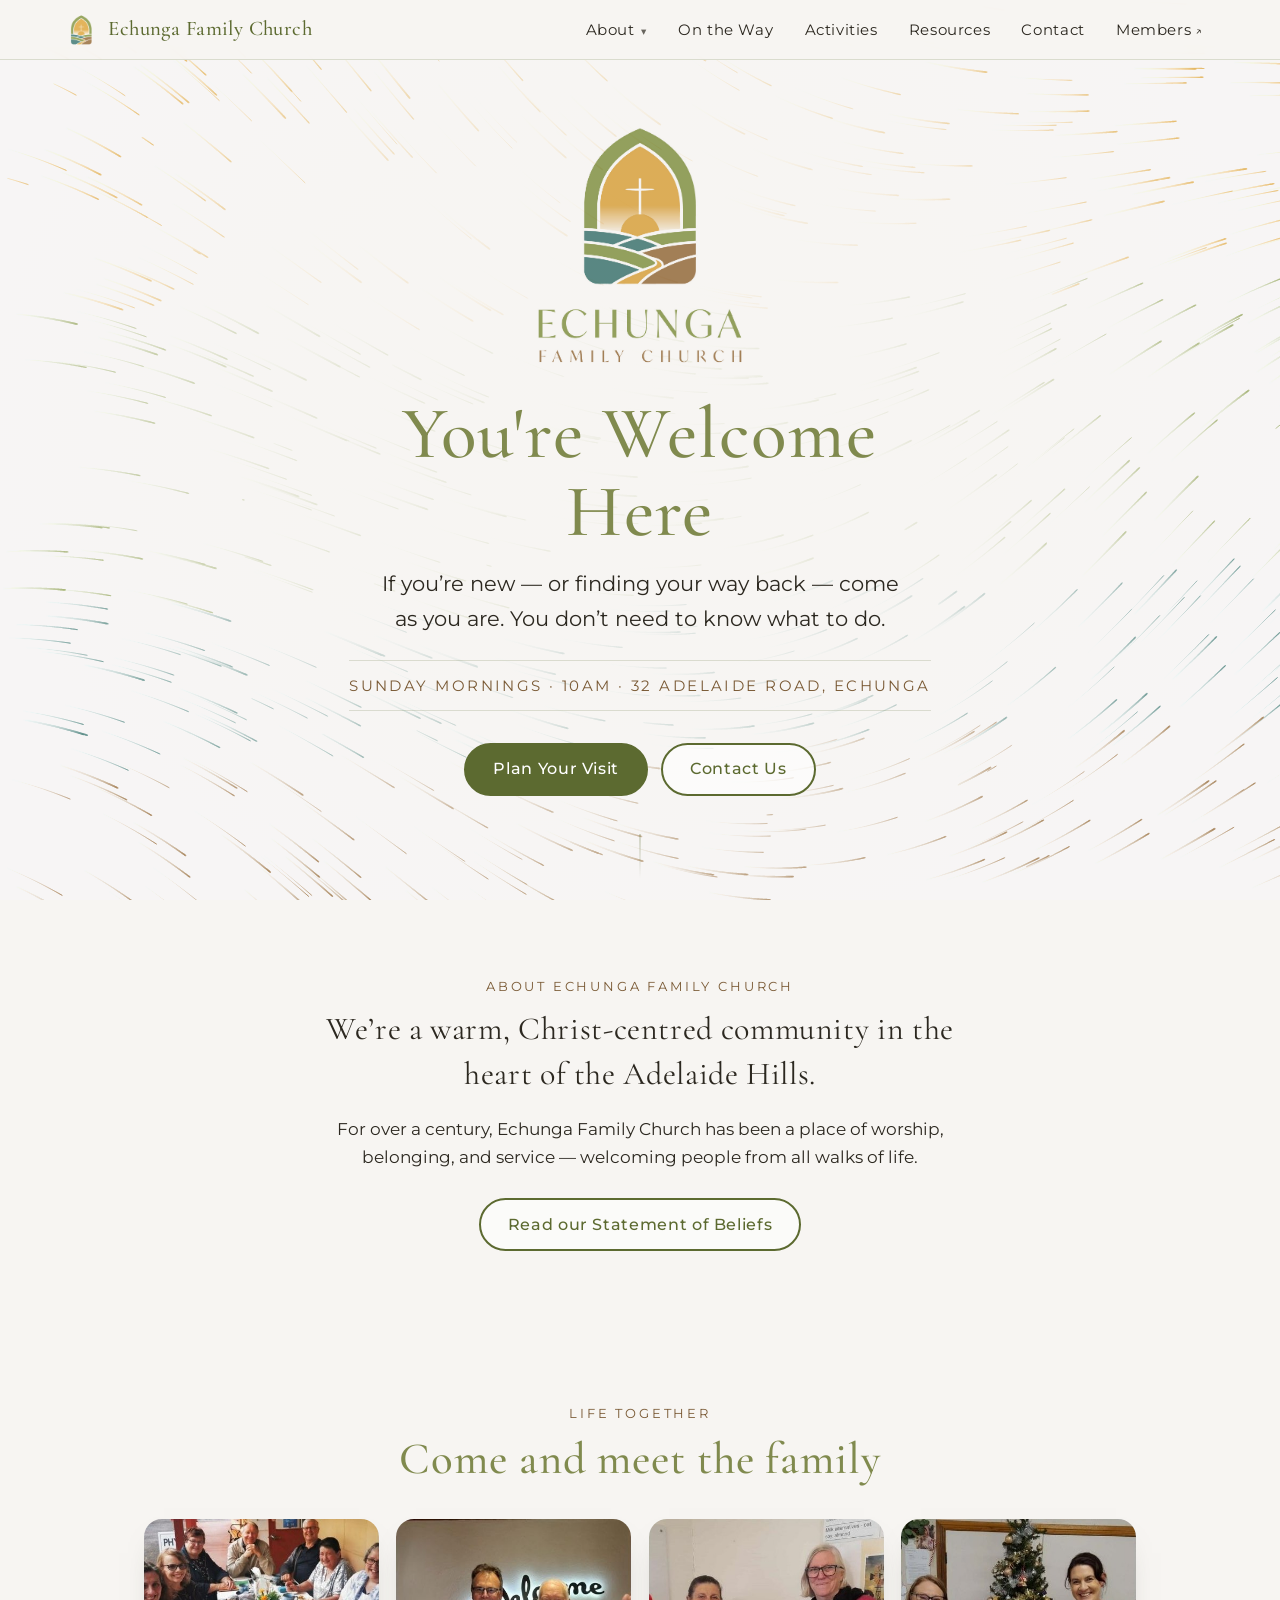
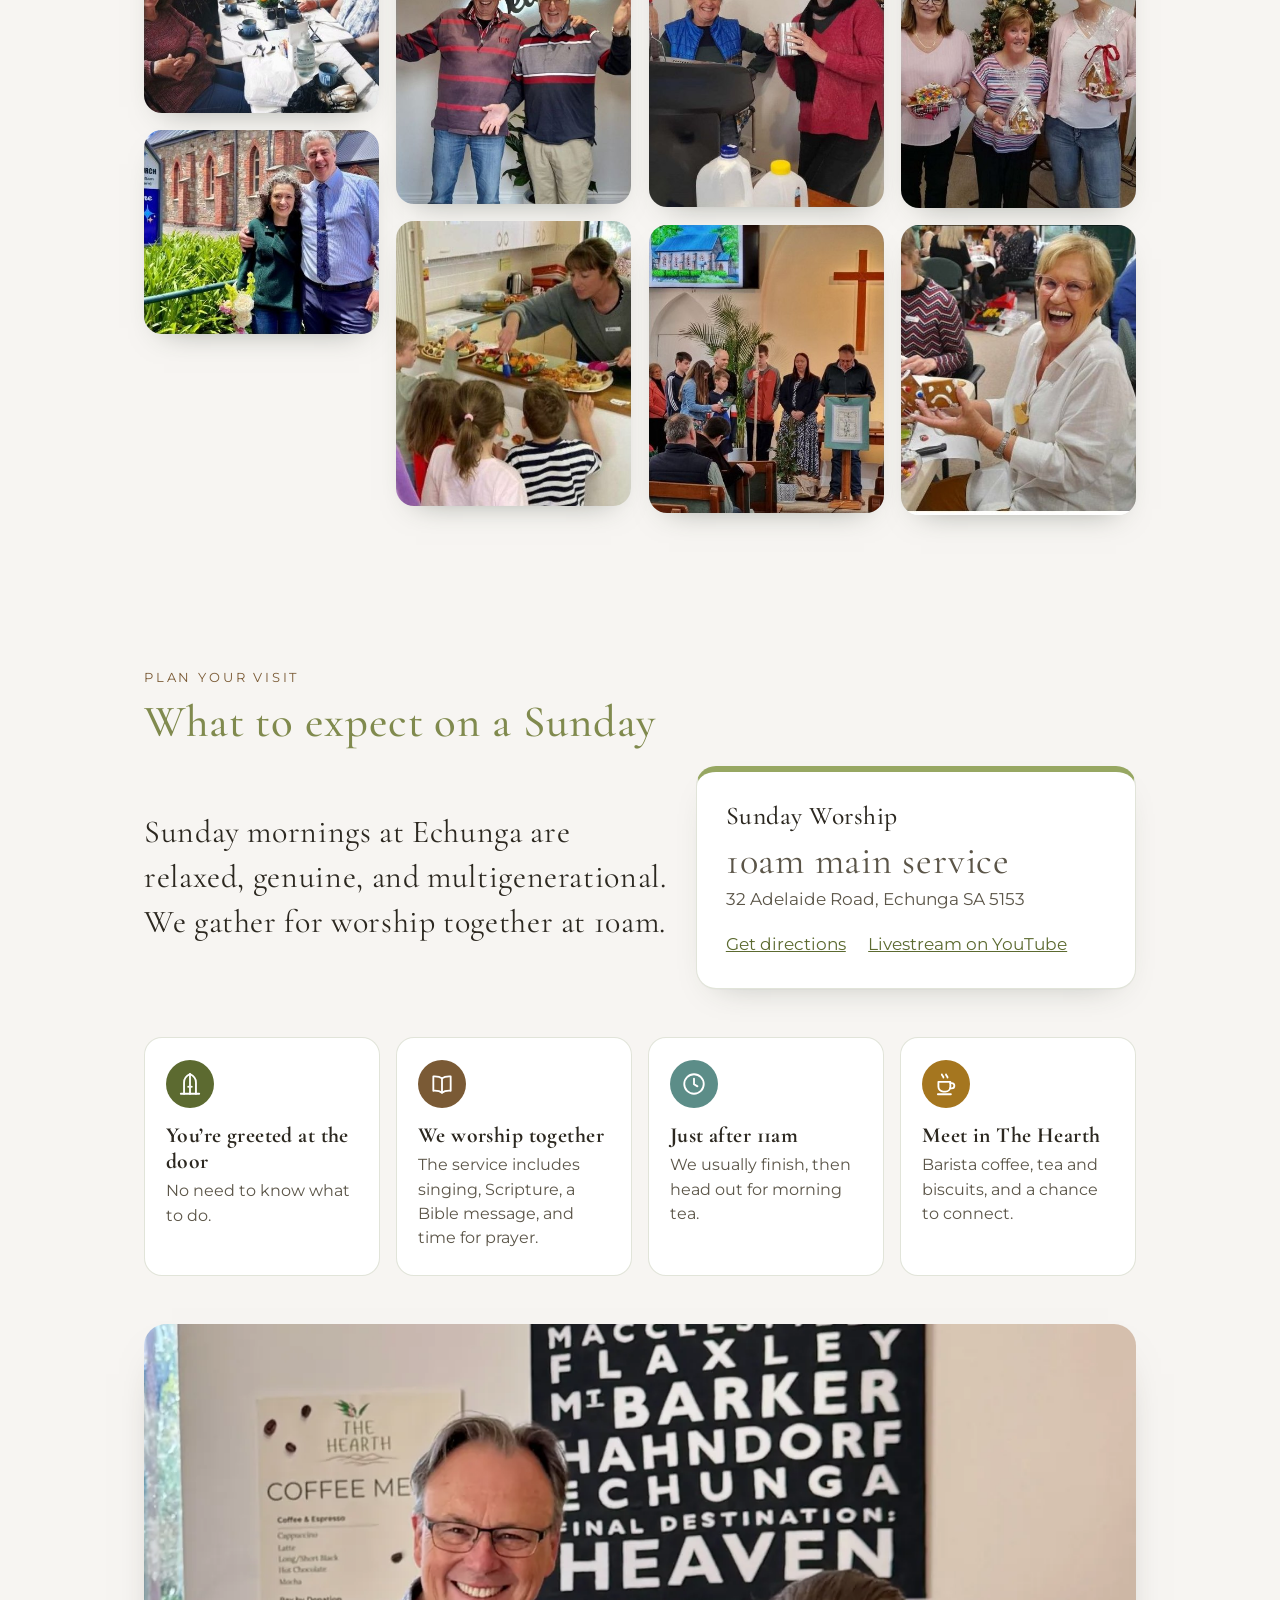
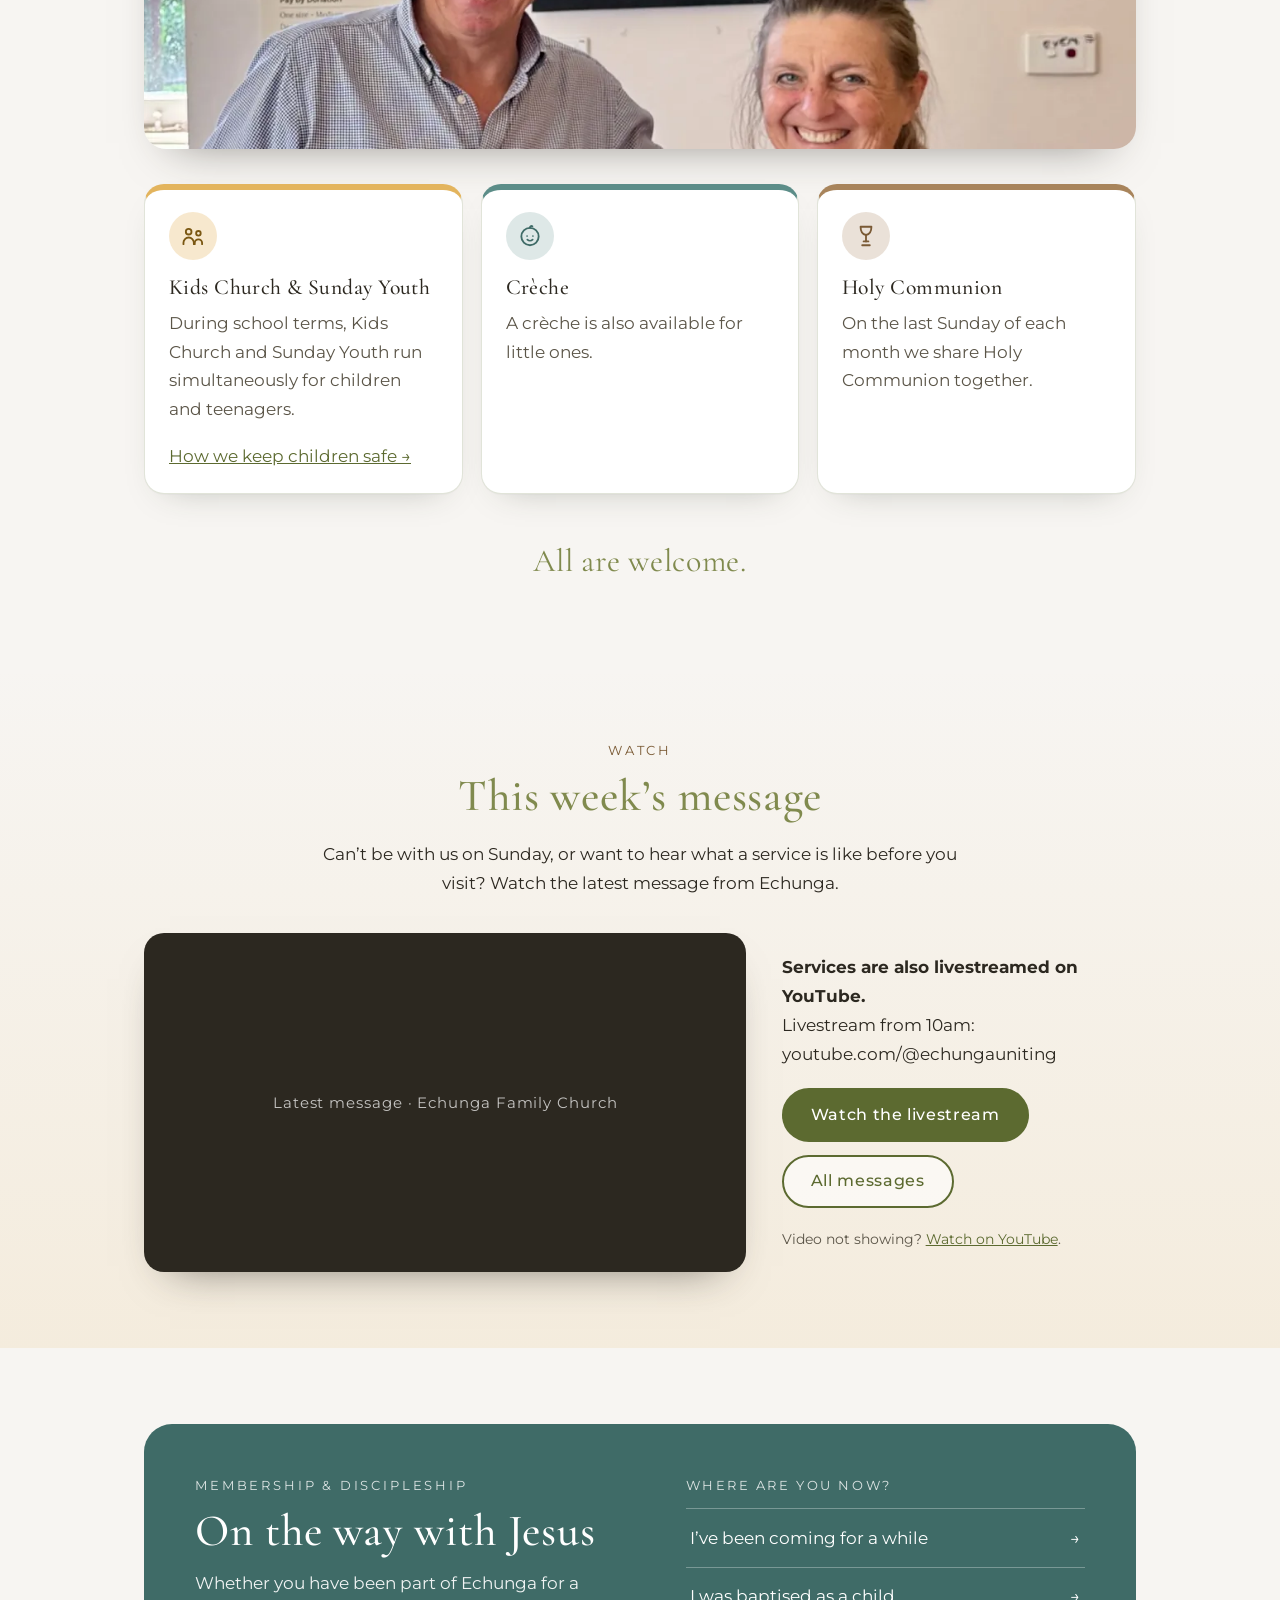
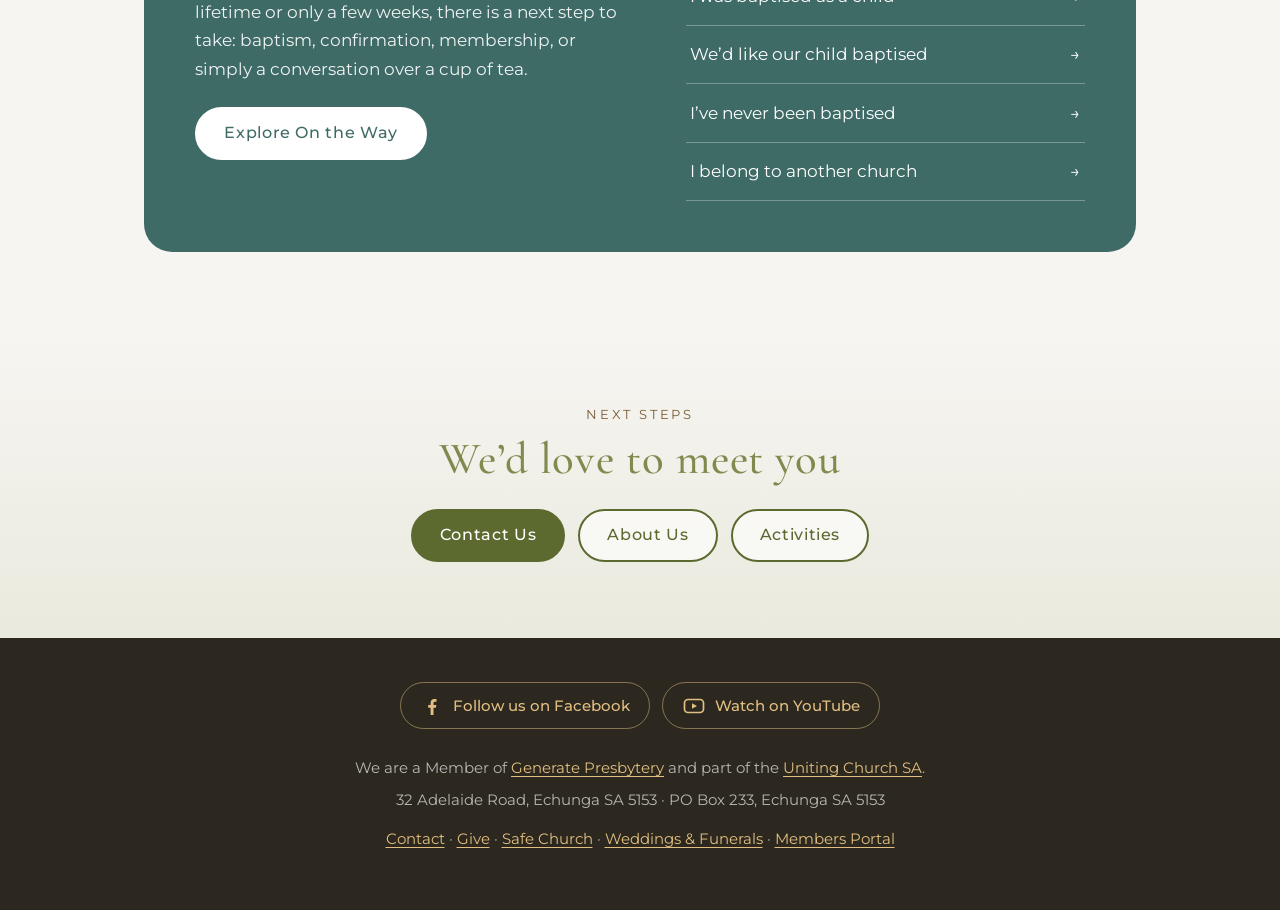
==== echunga-welcome/index.html @ 6ddfba68 "Add photos: Hearth, Activities, On the Way, Weddings & Funerals, Resources Co-Authored-By: Claude So" ====
<!doctype html>
<html lang="en-AU">
<head>
<meta charset="utf-8">
<meta name="viewport" content="width=device-width, initial-scale=1">
<title>You're Welcome Here · Echunga Family Church</title>
<meta name="description" content="Sunday worship at 10am, 32 Adelaide Road, Echunga SA 5153. Come as you are. A warm, Christ-centred community in the heart of the Adelaide Hills.">
<meta name="theme-color" content="#f7f5f2">
<link rel="icon" href="favicon.ico" sizes="any">
<link rel="icon" type="image/png" sizes="32x32" href="favicon-32.png">
<link rel="apple-touch-icon" href="apple-touch-icon.png">
<!-- Share previews (Facebook, messages, etc.). The address below is the temporary one.
     When the final address is set, replace it on all five pages (search for "workers.dev"). -->
<meta property="og:type" content="website">
<meta property="og:locale" content="en_AU">
<meta property="og:site_name" content="Echunga Family Church">
<meta property="og:title" content="You're Welcome Here · Echunga Family Church">
<meta property="og:description" content="Sunday worship at 10am, 32 Adelaide Road, Echunga SA 5153. Come as you are. A warm, Christ-centred community in the heart of the Adelaide Hills.">
<meta property="og:url" content="https://echunga-family-churchpagesdev.ntuohy33.workers.dev/">
<meta property="og:image" content="https://echunga-family-churchpagesdev.ntuohy33.workers.dev/share-card.jpg">
<meta name="twitter:card" content="summary_large_image">
<script type="application/ld+json">
{
  "@context": "https://schema.org",
  "@type": "Church",
  "name": "Echunga Family Church",
  "alternateName": "Echunga Uniting Church",
  "description": "A warm, Christ-centred community in the heart of the Adelaide Hills. Sunday worship at 10am.",
  "telephone": "+61 8 7094 0878",
  "email": "info@echunga.ucasa.org.au",
  "address": {
    "@type": "PostalAddress",
    "streetAddress": "32 Adelaide Road",
    "addressLocality": "Echunga",
    "addressRegion": "SA",
    "postalCode": "5153",
    "addressCountry": "AU"
  },
  "sameAs": ["https://www.youtube.com/@echungauniting"]
}
</script>
<link rel="preconnect" href="https://fonts.googleapis.com">
<link rel="preconnect" href="https://fonts.gstatic.com" crossorigin>
<link href="https://fonts.googleapis.com/css2?family=Cormorant+Garamond:wght@500;600&family=Montserrat:wght@400;500;600&display=swap" rel="stylesheet">
<link rel="stylesheet" href="styles.css">
</head>
<body class="home">

<nav class="nav" id="nav" aria-label="Main">
  <div class="nav-in">
    <a class="brand" href="./"><img src="apple-touch-icon.png" alt="" width="34" height="34"><span>Echunga Family Church</span></a>
    <button class="nav-toggle" id="nav-toggle" type="button" aria-expanded="false" aria-controls="menu"><span class="sr-only">Menu</span><span class="bars" aria-hidden="true"></span></button>
    <ul class="menu" id="menu">
      <li class="has-sub"><a href="about/">About</a>
        <ul class="sub">
          <li><a href="about/#story">Our Story</a></li>
          <li><a href="about/#vision">Vision</a></li>
          <li><a href="about/#minister">Our Minister</a></li>
          <li><a href="beliefs/">Statement of Beliefs</a></li>
          <li><a href="safe-church/">Safe Church</a></li>
          <li><a href="weddings-and-funerals/">Weddings &amp; Funerals</a></li>
        </ul>
      </li>
      <li><a href="on-the-way/">On the Way</a></li>
      <li><a href="activities/">Activities</a></li>
      <li><a href="resources/">Resources</a></li>
      <li><a href="contact/">Contact</a></li>
      <li><a class="ext" href="https://echungauniting.elvanto.com.au/" target="_blank" rel="noopener noreferrer">Members</a></li>
    </ul>
  </div>
</nav>

<header class="hero" id="top">
  <canvas id="field" aria-hidden="true"></canvas>
  <div class="hero-inner">
    <img class="logo" src="logo.jpg" alt="Echunga Family Church: a pointed church window showing a cross over a rising sun and rolling hills">
    <h1>You're Welcome Here</h1>
    <p class="lead">If you’re new — or finding your way back — come as you are. You don’t need to know what to do.</p>
    <p class="when">Sunday mornings · 10am · 32 Adelaide Road, Echunga</p>
    <div class="actions">
      <a class="btn primary" href="#visit">Plan Your Visit</a>
      <a class="btn ghost" href="contact/">Contact Us</a>
    </div>
  </div>
  <div class="scroll-cue" aria-hidden="true"></div>
</header>


<main>
  <!-- About -->
  <section id="about" class="center">
    <div class="wrap narrow reveal">
      <p class="eyebrow">About Echunga Family Church</p>
      <p class="big">We’re a warm, Christ-centred community in the heart of the Adelaide Hills.</p>
      <p>For over a century, Echunga Family Church has been a place of worship, belonging, and service — welcoming people from all walks of life.</p>
      <p class="about-link"><a class="btn ghost" href="beliefs/">Read our Statement of Beliefs</a></p>
    </div>
  </section>

  <!-- Gallery -->
  <section class="gallery">
    <div class="wrap">
      <div class="gallery-head reveal">
        <p class="eyebrow">Life together</p>
        <h2>Come and meet the family</h2>
      </div>
      <div class="photos">
        <figure class="reveal"><img loading="lazy" src="photo-1.jpg" width="438" height="361" alt="A group of people laughing around a café table with cups of tea and coffee"></figure>
        <figure class="reveal"><img loading="lazy" src="photo-2.jpg" width="437" height="379" alt="A smiling couple standing in front of the stone church"></figure>
        <figure class="reveal"><img loading="lazy" src="photo-3.jpg" width="437" height="529" alt="Two men cheerfully greeting the camera in front of a glowing Welcome sign"></figure>
        <figure class="reveal"><img loading="lazy" src="photo-4.jpg" width="436" height="529" alt="Children helping themselves to morning tea at the serving bench"></figure>
        <figure class="reveal"><img loading="lazy" src="photo-5.jpg" width="438" height="537" alt="Two women smiling over a hot drink by the coffee machine"></figure>
        <figure class="reveal"><img loading="lazy" src="photo-6.jpg" width="437" height="537" alt="Young people and adults gathered at the front of the sanctuary beside a wooden cross"></figure>
        <figure class="reveal"><img loading="lazy" src="photo-7.jpg" width="437" height="537" alt="Three women holding gingerbread houses in front of a Christmas tree"></figure>
        <figure class="reveal"><img loading="lazy" src="photo-8.jpg" width="436" height="537" alt="A woman laughing warmly while holding up a decorated gingerbread piece"></figure>
      </div>
    </div>
  </section>

  <!-- Plan your visit -->
  <section id="visit">
    <div class="wrap">
      <div class="reveal">
        <p class="eyebrow">Plan your visit</p>
        <h2>What to expect on a Sunday</h2>
      </div>

      <div class="visit-top">
        <p class="big reveal">Sunday mornings at Echunga are relaxed, genuine, and multigenerational. We gather for worship together at 10am.</p>
        <article class="card service-card reveal">
          <h3>Sunday Worship</h3>
          <p class="time">10am main service</p>
          <address>32 Adelaide Road, Echunga SA 5153</address>
          <div class="links">
            <a href="https://www.google.com/maps/search/?api=1&query=32+Adelaide+Road+Echunga+SA+5153" target="_blank" rel="noopener noreferrer">Get directions</a>
            <a href="https://www.youtube.com/@echungauniting" target="_blank" rel="noopener noreferrer">Livestream on YouTube</a>
          </div>
        </article>
      </div>

      <ol class="journey" aria-label="What happens on a Sunday morning">
        <li class="reveal"><span class="ico" aria-hidden="true"><svg viewBox="0 0 24 24" fill="none" stroke="currentColor" stroke-width="1.7" stroke-linecap="round" stroke-linejoin="round" aria-hidden="true" focusable="false"><path d="M6.5 21V10.5C6.5 7 9.2 4.2 12 2.8c2.8 1.4 5.5 4.2 5.5 7.7V21"/><path d="M3.5 21h17"/><path d="M12 2.8V21"/><circle cx="10.4" cy="14.6" r=".9" fill="currentColor" stroke="none"/><circle cx="13.6" cy="14.6" r=".9" fill="currentColor" stroke="none"/></svg></span><strong>You’re greeted at the door</strong><span>No need to know what to do.</span></li>
        <li class="reveal"><span class="ico" aria-hidden="true"><svg viewBox="0 0 24 24" fill="none" stroke="currentColor" stroke-width="1.7" stroke-linecap="round" stroke-linejoin="round" aria-hidden="true" focusable="false"><path d="M12 6.8C10.3 5.4 7.6 4.8 4 5v13.2c3.6-.2 6.3.4 8 1.8 1.7-1.4 4.4-2 8-1.8V5c-3.6-.2-6.3.4-8 1.8z"/><path d="M12 6.8V20"/></svg></span><strong>We worship together</strong><span>The service includes singing, Scripture, a Bible message, and time for prayer.</span></li>
        <li class="reveal"><span class="ico" aria-hidden="true"><svg viewBox="0 0 24 24" fill="none" stroke="currentColor" stroke-width="1.7" stroke-linecap="round" stroke-linejoin="round" aria-hidden="true" focusable="false"><circle cx="12" cy="12" r="9"/><path d="M12 7v5.2l3.2 2"/></svg></span><strong>Just after 11am</strong><span>We usually finish, then head out for morning tea.</span></li>
        <li class="reveal"><span class="ico" aria-hidden="true"><svg viewBox="0 0 24 24" fill="none" stroke="currentColor" stroke-width="1.7" stroke-linecap="round" stroke-linejoin="round" aria-hidden="true" focusable="false"><path d="M5 10h11v4.5a4.5 4.5 0 0 1-4.5 4.5h-2A4.5 4.5 0 0 1 5 14.5V10z"/><path d="M16 11.2h1.3a2.4 2.4 0 0 1 0 4.8h-1.7"/><path d="M8.2 3.2c0 1.3 1.4 1.4 1.4 2.8M12 3.2c0 1.3 1.4 1.4 1.4 2.8"/><path d="M4.5 21.5h12"/></svg></span><strong>Meet in The Hearth</strong><span>Barista coffee, tea and biscuits, and a chance to connect.</span></li>
      </ol>

      <figure class="photo band reveal"><img src="photos/hearth-coffee.webp" alt="Two smiling volunteers at the coffee machine in The Hearth, with the coffee menu and a sign of local place names behind them." width="1200" height="524"></figure>

      <div class="extras">
        <article class="card gold reveal">
          <span class="ico" aria-hidden="true"><svg viewBox="0 0 24 24" fill="none" stroke="currentColor" stroke-width="1.7" stroke-linecap="round" stroke-linejoin="round" aria-hidden="true" focusable="false"><circle cx="8" cy="8" r="2.6"/><path d="M3.2 19.5v-1.3a4.8 4.8 0 0 1 9.6 0v1.3"/><circle cx="17" cy="9.5" r="2.1"/><path d="M13.6 19.5v-1a3.4 3.4 0 0 1 6.8 0v1"/></svg></span>
          <h3>Kids Church &amp; Sunday Youth</h3>
          <p>During school terms, Kids Church and Sunday Youth run simultaneously for children and teenagers.</p>
          <p><a href="safe-church/">How we keep children safe →</a></p>
        </article>
        <article class="card teal reveal">
          <span class="ico" aria-hidden="true"><svg viewBox="0 0 24 24" fill="none" stroke="currentColor" stroke-width="1.7" stroke-linecap="round" stroke-linejoin="round" aria-hidden="true" focusable="false"><circle cx="12" cy="12.5" r="8"/><circle cx="9.3" cy="12" r=".8" fill="currentColor" stroke="none"/><circle cx="14.7" cy="12" r=".8" fill="currentColor" stroke="none"/><path d="M9.6 15.4c1.3 1.2 3.5 1.2 4.8 0"/><path d="M12 4.6c-.2-1.5 1.1-2.2 2.2-1.6"/></svg></span>
          <h3>Crèche</h3>
          <p>A crèche is also available for little ones.</p>
        </article>
        <article class="card clay reveal">
          <span class="ico" aria-hidden="true"><svg viewBox="0 0 24 24" fill="none" stroke="currentColor" stroke-width="1.7" stroke-linecap="round" stroke-linejoin="round" aria-hidden="true" focusable="false"><path d="M7 3.5h10c0 4.4-1.6 7-5 7.6-3.4-.6-5-3.2-5-7.6z"/><path d="M12 11.1V17"/><path d="M9.8 17h4.4"/><path d="M8.5 20.5h7"/></svg></span>
          <h3>Holy Communion</h3>
          <p>On the last Sunday of each month we share Holy Communion together.</p>
        </article>
      </div>

      <p class="allwelcome reveal">All are welcome.</p>
    </div>
  </section>

  <!-- Watch: latest message from YouTube (updates itself when a new video is uploaded) -->
  <section id="watch" class="watch">
    <div class="wrap">
      <div class="reveal narrow center">
        <p class="eyebrow">Watch</p>
        <h2>This week’s message</h2>
        <p>Can’t be with us on Sunday, or want to hear what a service is like before you visit? Watch the latest message from Echunga.</p>
      </div>
      <div class="watch-grid">
        <div class="video reveal">
          <!-- YouTube channel ID: UCX_EdSkpELK5kAMIVRCsEag. The player below shows the newest video from the channel's uploads. -->
          <iframe src="https://www.youtube-nocookie.com/embed/videoseries?list=UUX_EdSkpELK5kAMIVRCsEag" title="Latest message from Echunga Family Church" loading="lazy" allow="encrypted-media; picture-in-picture; fullscreen" referrerpolicy="strict-origin-when-cross-origin" allowfullscreen></iframe>
        </div>
        <div class="watch-side reveal">
          <p><strong>Services are also livestreamed on YouTube.</strong><br>Livestream from 10am: youtube.com/@echungauniting</p>
          <div class="btn-row">
            <a class="btn primary" href="https://www.youtube.com/@echungauniting/live" target="_blank" rel="noopener noreferrer">Watch the livestream</a>
            <a class="btn ghost" href="https://www.youtube.com/@echungauniting/videos" target="_blank" rel="noopener noreferrer">All messages</a>
          </div>
          <p class="fallback">Video not showing? <a href="https://www.youtube.com/@echungauniting" target="_blank" rel="noopener noreferrer">Watch on YouTube</a>.</p>
        </div>
      </div>
    </div>
  </section>

  <!-- On the way with Jesus -->
  <section id="on-the-way" class="otw-home">
    <div class="wrap">
      <div class="otw-card reveal">
        <div class="otw-copy">
          <p class="eyebrow">Membership &amp; discipleship</p>
          <h2>On the way with Jesus</h2>
          <p>Whether you have been part of Echunga for a lifetime or only a few weeks, there is a next step to take: baptism, confirmation, membership, or simply a conversation over a cup of tea.</p>
          <p class="otw-cta"><a class="btn light" href="on-the-way/">Explore On the Way</a></p>
        </div>
        <div class="otw-links">
          <p class="lbl">Where are you now?</p>
          <ul>
          <li><a href="on-the-way/#path-coming"><span>I’ve been coming for a while</span><span aria-hidden="true">→</span></a></li>
          <li><a href="on-the-way/#path-confirm"><span>I was baptised as a child</span><span aria-hidden="true">→</span></a></li>
          <li><a href="on-the-way/#path-child"><span>We’d like our child baptised</span><span aria-hidden="true">→</span></a></li>
          <li><a href="on-the-way/#path-baptism"><span>I’ve never been baptised</span><span aria-hidden="true">→</span></a></li>
          <li><a href="on-the-way/#path-transfer"><span>I belong to another church</span><span aria-hidden="true">→</span></a></li>
          </ul>
        </div>
      </div>
    </div>
  </section>

  <!-- Next steps -->
  <section class="next">
    <div class="wrap narrow center reveal">
      <p class="eyebrow">Next steps</p>
      <h2>We’d love to meet you</h2>
      <div class="actions">
        <a class="btn primary" href="contact/">Contact Us</a>
        <a class="btn ghost" href="about/">About Us</a>
        <a class="btn ghost" href="activities/">Activities</a>
      </div>
    </div>
  </section>
</main>

<footer>
  <div class="social">
    <a class="social-link" href="https://www.facebook.com/echungauniting" target="_blank" rel="noopener noreferrer"><svg viewBox="0 0 24 24" aria-hidden="true" focusable="false"><path fill="currentColor" d="M13.5 21v-7.2h2.4l.4-2.9h-2.8V9.1c0-.8.3-1.4 1.5-1.4h1.5V5.1c-.3 0-1.2-.1-2.2-.1-2.2 0-3.7 1.3-3.7 3.8v2.1H8.2v2.9h2.4V21h2.9z"/></svg><span>Follow us on Facebook</span></a>
    <a class="social-link" href="https://www.youtube.com/@echungauniting" target="_blank" rel="noopener noreferrer"><svg viewBox="0 0 24 24" aria-hidden="true" focusable="false"><rect x="2.5" y="5.5" width="19" height="13" rx="3.5" fill="none" stroke="currentColor" stroke-width="1.7"/><path fill="currentColor" d="M10 9.2v5.6l5-2.8z"/></svg><span>Watch on YouTube</span></a>
  </div>
  <p>We are a Member of <a href="https://generate.ucasa.org.au/" target="_blank" rel="noopener noreferrer">Generate Presbytery</a> and part of the <a href="https://sa.uca.org.au/" target="_blank" rel="noopener noreferrer">Uniting Church SA</a>.</p>
  <p>32 Adelaide Road, Echunga SA 5153 · PO Box 233, Echunga SA 5153</p>
  <p class="foot-links"><a href="contact/">Contact</a> · <a href="contact/#give">Give</a> · <a href="safe-church/">Safe Church</a> · <a href="weddings-and-funerals/">Weddings &amp; Funerals</a> · <a href="https://echungauniting.elvanto.com.au/" target="_blank" rel="noopener noreferrer">Members Portal</a></p>
</footer>

<script src="site.js" defer></script>
</body>
</html>
---- echunga-welcome/styles.css ----
@font-face { font-family: "IvyMode"; src: url("fonts/IvyMode-Regular.woff2") format("woff2"); font-weight: 400; font-style: normal; font-display: swap; }
  @font-face { font-family: "Metropolis"; src: url("fonts/Metropolis-Regular.woff2") format("woff2"); font-weight: 400; font-style: normal; font-display: swap; }
  @font-face { font-family: "Metropolis"; src: url("fonts/Metropolis-Medium.woff2") format("woff2"); font-weight: 500; font-style: normal; font-display: swap; }
  @font-face { font-family: "Metropolis"; src: url("fonts/Metropolis-SemiBold.woff2") format("woff2"); font-weight: 500; font-style: normal; font-display: swap; }

  :root {
    /* Brand palette, from the brand guide */
    --sage: #97a762;         /* primary */
    --teal: #5c8d88;         /* primary */
    --gold: #e3b45d;         /* primary */
    --clay: #a8845b;         /* primary */
    --olive: #808a4e;        /* secondary: large headings and decoration */
    --slate: #9ba4a8;        /* secondary */
    --gold-light: #e2bf80;   /* secondary */
    /* Working tones: darker shades of the brand colours, dark enough for small text and buttons */
    --sage-deep: #5c6a30;
    --clay-deep: #7a5a35;
    --dark: #2c2820;
    --cream: #f7f5f2;
    --ink: #2c2820;
    --ink-soft: #5b5548;
    --card: #ffffff;
    --line: rgba(92,106,48,.18);
    /* Brand fonts (IvyMode, Metropolis) load from /fonts when the files are present.
       Free look-alikes fill in until then. */
    --serif: "IvyMode", "Cormorant Garamond", Georgia, "Times New Roman", serif;
    --sans: "Metropolis", "Montserrat", system-ui, -apple-system, "Segoe UI", sans-serif;
  }
  * { box-sizing: border-box; }
  html { scroll-behavior: smooth; }
  body {
    margin: 0; background: var(--cream); color: var(--ink);
    font-family: var(--sans); font-size: 1.0625rem; line-height: 1.7;
    -webkit-font-smoothing: antialiased;
  }
  a { color: var(--sage-deep); }
  :focus-visible { outline: 3px solid var(--teal); outline-offset: 3px; border-radius: 6px; }
  [id] { scroll-margin-top: 5rem; }
  p { margin: 0 0 1.1rem; }

  /* ---------- Site navigation ---------- */
  .nav {
    position: fixed; inset: 0 0 auto 0; z-index: 30;
    padding: calc(.55rem + env(safe-area-inset-top, 0px)) 1.25rem .55rem;
    background: rgba(247,245,242,.94); backdrop-filter: blur(10px); border-bottom: 1px solid var(--line);
  }
  .nav-in { max-width: 72rem; margin: 0 auto; display: flex; align-items: center; gap: 1.5rem; }
  .brand { display: flex; align-items: center; gap: .65rem; text-decoration: none; font-family: var(--serif); font-weight: 500; font-size: 1.3rem; line-height: 1; color: var(--sage-deep); white-space: nowrap; }
  .brand img { width: 34px; height: 34px; object-fit: contain; }
  .menu { display: flex; align-items: center; gap: .25rem; list-style: none; margin: 0 0 0 auto; padding: 0; }
  .menu > li { position: relative; }
  .menu a { display: block; text-decoration: none; color: var(--ink); font-size: .95rem; letter-spacing: .04em; padding: .5rem .85rem; border-radius: 999px; }
  .menu a:hover { background: rgba(154,166,102,.18); }
  .menu > li > a[aria-current] { color: var(--sage-deep); font-weight: 500; box-shadow: inset 0 -2px 0 var(--gold); border-radius: 0; }
  .sub a[aria-current="page"] { color: var(--sage-deep); font-weight: 500; background: rgba(154,166,102,.2); }
  .menu a.ext::after { content: " \2197"; font-size: .8em; }
  .has-sub > a::after { content: "\25BE"; font-size: .7em; margin-left: .4rem; opacity: .7; }
  .sub { display: none; position: absolute; top: 100%; left: 0; min-width: 15rem; list-style: none; margin: 0; padding: .4rem; background: #fff; border: 1px solid var(--line); border-radius: 14px; box-shadow: 0 16px 34px -18px rgba(47,58,44,.45); }
  .has-sub:hover > .sub, .has-sub:focus-within > .sub { display: block; }
  .nav-toggle { display: none; margin-left: auto; width: 44px; height: 44px; border: 1px solid var(--line); border-radius: 12px; background: #fff; cursor: pointer; align-items: center; justify-content: center; }
  .bars, .bars::before, .bars::after { display: block; width: 20px; height: 2px; background: var(--sage-deep); border-radius: 2px; transition: transform .25s ease, top .25s ease; }
  .bars { position: relative; }
  .bars::before, .bars::after { content: ""; position: absolute; left: 0; }
  .bars::before { top: -6px; }
  .bars::after { top: 6px; }
  .nav.open .bars { background: transparent; }
  .nav.open .bars::before { top: 0; transform: rotate(45deg); }
  .nav.open .bars::after { top: 0; transform: rotate(-45deg); }
  @media (max-width: 860px) {
    .nav-toggle { display: flex; }
    .menu { display: none; position: absolute; top: 100%; left: 0; right: 0; flex-direction: column; align-items: stretch; gap: 0; margin: 0; padding: .5rem 1.25rem 1rem; background: rgba(247,245,242,.98); border-bottom: 1px solid var(--line); max-height: calc(100svh - 4rem); overflow-y: auto; }
    .nav.open .menu { display: flex; }
    .menu a { padding: .8rem .4rem; border-radius: 8px; font-size: 1.05rem; }
    .menu > li > a[aria-current] { box-shadow: none; background: rgba(154,166,102,.18); }
    .has-sub > a::after { display: none; }
    .sub { display: block; position: static; min-width: 0; padding: 0 0 0 1rem; border: 0; background: transparent; box-shadow: none; }
    .sub a { font-size: .98rem; color: var(--ink-soft); }
  }

  /* ---------- Hero ---------- */
  .hero {
    position: relative; min-height: 100svh; overflow: hidden;
    display: grid; place-items: center; padding: 6.5rem 1.25rem 5rem;
    isolation: isolate;
  }
  #field { position: absolute; inset: 0; width: 100%; height: 100%; z-index: -2; display: block; }
  /* soft veil so text always reads over the moving field */
  .hero::before {
    content: ""; position: absolute; inset: 0; z-index: -1; pointer-events: none;
    background: radial-gradient(ellipse 52% 60% at 50% 46%, rgba(247,245,242,.92) 0%, rgba(247,245,242,.78) 55%, rgba(247,245,242,0) 100%);
  }
  .hero-inner { text-align: center; max-width: 40rem; }
  .logo {
    width: clamp(150px, 26vw, 230px); height: auto; display: block; margin: 0 auto 1.25rem;
    mix-blend-mode: multiply; /* lets the JPG's white sit invisibly on the cream */
    animation: rise 1.4s ease both;
  }
  h1 {
    font-family: var(--serif); font-weight: 500; letter-spacing: .01em;
    font-size: clamp(2.6rem, 8vw, 4.6rem); line-height: 1.05; margin: 0 0 1rem;
    color: var(--olive); animation: rise 1.4s .15s ease both;
  }
  .lead { font-size: clamp(1.1rem, 2.6vw, 1.3rem); color: var(--ink); margin: 0 auto 1.5rem; max-width: 34rem; animation: rise 1.4s .3s ease both; }
  .when {
    display: inline-block; font-size: .95rem; letter-spacing: .16em; text-transform: uppercase;
    color: var(--clay-deep); border-top: 1px solid var(--line); border-bottom: 1px solid var(--line);
    padding: .7rem 0; margin: 0 0 2rem; animation: rise 1.4s .45s ease both;
  }
  .actions { display: flex; flex-wrap: wrap; gap: .8rem; justify-content: center; animation: rise 1.4s .6s ease both; }
  .btn {
    display: inline-block; text-decoration: none; font-weight: 500; letter-spacing: .04em; font-family: inherit; font-size: 1rem; cursor: pointer;
    padding: .85rem 1.7rem; border-radius: 999px; border: 2px solid var(--sage-deep); line-height: 1.4;
    transition: transform .2s ease, background .2s ease, color .2s ease, box-shadow .2s ease;
  }
  .btn.primary { background: var(--sage-deep); color: #fff; }
  .btn.ghost { background: rgba(255,255,255,.6); color: var(--sage-deep); }
  .btn:hover { transform: translateY(-2px); box-shadow: 0 8px 20px rgba(92,106,48,.22); }
  .btn.ghost:hover { background: var(--sage-deep); color: #fff; }

  .scroll-cue {
    position: absolute; bottom: 1.4rem; left: 50%; transform: translateX(-50%);
    width: 1px; height: 44px; background: linear-gradient(var(--sage-deep), transparent);
    opacity: .5; animation: cue 2.4s ease-in-out infinite;
  }
  @keyframes cue { 0%,100% { transform: translate(-50%,0); opacity:.2 } 50% { transform: translate(-50%,10px); opacity:.6 } }
  @keyframes rise { from { opacity: 0; transform: translateY(14px) } to { opacity: 1; transform: none } }

  /* ---------- Shared content styles ---------- */
  main section { padding: 4.75rem 1.25rem; }
  .wrap { max-width: 62rem; margin: 0 auto; }
  .narrow { max-width: 42rem; margin-left: auto; margin-right: auto; }
  h2 {
    font-family: var(--serif); font-weight: 500; font-size: clamp(2rem, 5vw, 2.8rem);
    line-height: 1.1; color: var(--olive); margin: 0 0 1.2rem;
  }
  h3 { font-family: var(--serif); font-weight: 500; font-size: 1.6rem; line-height: 1.2; margin: 0 0 .5rem; color: var(--ink); }
  .eyebrow { font-size: .8rem; letter-spacing: .22em; text-transform: uppercase; color: var(--clay-deep); margin: 0 0 .6rem; }
  .center { text-align: center; }
  .big { font-family: var(--serif); font-size: clamp(1.4rem, 3.4vw, 2rem); line-height: 1.4; }

  .card {
    background: var(--card); border: 1px solid var(--line); border-radius: 20px; padding: 1.8rem;
    box-shadow: 0 1px 0 rgba(0,0,0,.02), 0 14px 34px -22px rgba(47,58,44,.35);
    border-top: 6px solid var(--sage);
  }
  .card p { color: var(--ink-soft); }
  .card p:last-child { margin-bottom: 0; }
  .card.gold { border-top-color: var(--gold); }
  .card.teal { border-top-color: var(--teal); }
  .card.clay { border-top-color: var(--clay); }
  .time { font-family: var(--serif); font-size: 2.4rem; color: var(--clay-deep); line-height: 1.1; margin-bottom: .2rem !important; }

  .pillars { display: flex; flex-wrap: wrap; gap: .6rem; justify-content: center; margin: 2rem 0 0; padding: 0; list-style: none; }
  .pillars li { padding: .45rem 1.1rem; border-radius: 999px; font-size: .95rem; background: #fff; border: 1px solid var(--line); }
  .pillars li:nth-child(1) { border-color: var(--sage); }
  .pillars li:nth-child(2) { border-color: var(--gold); }
  .pillars li:nth-child(3) { border-color: var(--teal); }
  .pillars li:nth-child(4) { border-color: var(--clay); }

  /* ---------- Gallery ---------- */
  .gallery-head { text-align: center; margin-bottom: 2.2rem; }
  .photos { columns: 2; column-gap: 1rem; }
  .photos figure { margin: 0 0 1rem; break-inside: avoid; overflow: hidden; border-radius: 18px; background: #fff;
    box-shadow: 0 14px 30px -20px rgba(47,58,44,.5); transition: transform .35s ease, box-shadow .35s ease; }
  .photos img { display: block; width: 100%; height: auto; transition: transform .8s ease; }
  .photos figure:hover { transform: translateY(-4px) rotate(-.4deg); box-shadow: 0 22px 36px -22px rgba(47,58,44,.55); }
  .photos figure:hover img { transform: scale(1.04); }
  @media (min-width: 720px) { .photos { columns: 4; column-gap: 1.1rem; } .photos figure { margin-bottom: 1.1rem; } }

  /* ---------- Plan your visit ---------- */
  .visit-top { display: grid; gap: 1.5rem; grid-template-columns: 1.2fr 1fr; align-items: center; margin-bottom: 3rem; }
  @media (max-width: 800px) { .visit-top { grid-template-columns: 1fr; } }
  .visit-top .big { margin: 0; }
  .service-card address { font-style: normal; color: var(--ink-soft); margin-bottom: 1rem; }
  .service-card .links { display: flex; flex-wrap: wrap; gap: .5rem 1.4rem; }

  .journey { list-style: none; margin: 0 0 3rem; padding: 0; display: grid; gap: 1rem; grid-template-columns: repeat(4, 1fr); }
  .journey li { background: #fff; border: 1px solid var(--line); border-radius: 18px; padding: 1.4rem 1.3rem 1.5rem; }
  .ico { display: grid; place-items: center; width: 48px; height: 48px; border-radius: 50%; margin-bottom: .9rem; color: #fff; background: var(--sage-deep); }
  .ico svg { width: 26px; height: 26px; }
  .journey li:nth-child(2) .ico { background: var(--clay-deep); }
  .journey li:nth-child(3) .ico { background: var(--teal); }
  .journey li:nth-child(4) .ico { background: #a5761f; }
  .journey strong { display: block; font-family: var(--serif); font-size: 1.35rem; line-height: 1.2; margin-bottom: .3rem; color: var(--ink); }
  .journey li > span:not(.ico) { color: var(--ink-soft); font-size: .98rem; line-height: 1.55; display: block; }
  @media (max-width: 900px) { .journey { grid-template-columns: repeat(2, 1fr); } }
  @media (max-width: 520px) { .journey { grid-template-columns: 1fr; } }

  .extras { display: grid; gap: 1.1rem; grid-template-columns: repeat(auto-fit, minmax(14rem, 1fr)); margin-bottom: 2.5rem; }
  .extras .card { padding: 1.4rem 1.5rem; }
  .extras h3 { font-size: 1.35rem; }

  .allwelcome { font-family: var(--serif); font-size: 2rem; color: var(--olive); text-align: center; margin: 2.5rem 0 0; }

  /* ---------- Our story ---------- */
  .story { background: linear-gradient(180deg, transparent, rgba(154,166,102,.14)); }
  .story-grid { display: grid; gap: 3rem; grid-template-columns: 1.5fr 1fr; align-items: start; }
  @media (max-width: 860px) { .story-grid { grid-template-columns: 1fr; gap: 2rem; } }
  .heritage { background: #fff; border: 1px solid var(--line); border-radius: 20px; padding: 1.8rem; text-align: center; box-shadow: 0 14px 34px -22px rgba(47,58,44,.35); }
  .heritage .date { font-family: var(--serif); font-size: 2.6rem; line-height: 1.05; color: var(--clay-deep); margin: 0 0 .4rem; }
  .heritage p { color: var(--ink-soft); font-size: .98rem; }
  .heritage ul { list-style: none; margin: 1rem 0 0; padding: 0; display: flex; flex-wrap: wrap; gap: .5rem; justify-content: center; }
  .heritage li { padding: .3rem .85rem; border-radius: 999px; font-size: .88rem; border: 1px solid var(--line); }
  .heritage li:nth-child(1) { border-color: var(--sage); } .heritage li:nth-child(2) { border-color: var(--gold); } .heritage li:nth-child(3) { border-color: var(--teal); }

  /* ---------- Vision & mission ---------- */
  .vision { background: var(--dark); color: #f4efe2; }
  .vision h2 { color: #f4efe2; }
  .vision .eyebrow { color: var(--gold); }
  .vm { display: grid; gap: 1.25rem; grid-template-columns: 1fr 1fr; margin: 2.2rem 0; }
  @media (max-width: 720px) { .vm { grid-template-columns: 1fr; } }
  .vm div { border: 1px solid rgba(244,239,226,.28); border-radius: 20px; padding: 1.8rem; background: rgba(255,255,255,.05); }
  .vm h3 { color: var(--gold); font-size: 1rem; font-family: var(--sans); font-weight: 500; letter-spacing: .2em; text-transform: uppercase; margin-bottom: .7rem; }
  .vm p { font-family: var(--serif); font-size: clamp(1.5rem, 3.4vw, 2rem); line-height: 1.25; margin: 0; }

  /* ---------- Minister ---------- */
  .minister-grid { display: grid; gap: 3rem; grid-template-columns: 1fr 2fr; align-items: start; }
  @media (max-width: 800px) { .minister-grid { grid-template-columns: 1fr; gap: 1.2rem; } }
  .minister-grid .name { font-family: var(--serif); font-size: 1.8rem; color: var(--clay-deep); line-height: 1.2; margin: 0; }
  .minister-grid .hi { font-family: var(--serif); font-size: 1.7rem; color: var(--ink); line-height: 1.3; }

  /* ---------- Activities ---------- */
  .acts { margin-top: 2.5rem; border-bottom: 1px solid var(--line); }
  .act { display: grid; grid-template-columns: 1fr 2fr; gap: 1rem 3rem; padding: 1.9rem 0; border-top: 1px solid var(--line); }
  @media (max-width: 800px) { .act { grid-template-columns: 1fr; gap: .8rem; } }
  .act h3 { font-size: 1.8rem; margin: 0 0 .7rem; color: var(--olive); }
  .tag { display: inline-block; margin: 0 .4rem .4rem 0; padding: .25rem .85rem; border-radius: 999px; background: #fff; border: 1px solid var(--sage); font-size: .88rem; line-height: 1.5; }
  .tag.cost { border-color: var(--gold); }
  .act-body p { margin: 0 0 .8rem; }
  .act-links { display: flex; flex-wrap: wrap; gap: .4rem 1.6rem; font-weight: 500; }

  /* ---------- Resources ---------- */
  .res-group { margin-top: 3.2rem; }
  .res-title { display: flex; align-items: center; gap: 1rem; font-family: var(--serif); font-weight: 500; font-size: 1.8rem; line-height: 1.2; color: var(--olive); margin: 0 0 1.2rem; }
  .res-title::after { content: ""; flex: 1; height: 1px; background: var(--line); }
  .res-grid { display: grid; gap: 1.1rem; grid-template-columns: repeat(auto-fit, minmax(15rem, 1fr)); }
  .res-grid.wide { grid-template-columns: repeat(auto-fit, minmax(min(20rem, 100%), 1fr)); }
  .res-card { display: flex; flex-direction: column; gap: .45rem; background: #fff; border: 1px solid var(--line); border-radius: 18px; padding: 1.4rem 1.5rem; }
  .res-card h4 { font-family: var(--serif); font-weight: 500; font-size: 1.4rem; line-height: 1.2; margin: 0; color: var(--ink); }
  .res-card h4 a { color: inherit; text-decoration-color: var(--gold); text-underline-offset: 3px; }
  .res-card .by { font-size: .82rem; letter-spacing: .08em; text-transform: uppercase; color: var(--clay-deep); margin: 0; }
  .res-card p { margin: 0; color: var(--ink-soft); font-size: .98rem; line-height: 1.6; }
  .res-card .go { margin-top: auto; padding-top: .6rem; font-weight: 500; }
  .verb { font-family: var(--serif); font-weight: 500; font-size: 2rem; line-height: 1; color: var(--clay-deep); }
  .res-card:nth-child(2) .verb { color: var(--teal); }
  .res-card:nth-child(3) .verb { color: var(--sage-deep); }
  .chips { display: flex; flex-wrap: wrap; gap: .5rem; list-style: none; margin: 1rem 0 1.4rem; padding: 0; }
  .chips li { padding: .4rem 1rem; border-radius: 999px; background: #fff; border: 1px solid var(--line); font-size: .95rem; }

  /* ---------- Contact ---------- */
  .contact { background: linear-gradient(180deg, transparent, rgba(154,166,102,.14)); }
  .contact-grid { display: grid; gap: 2.5rem; grid-template-columns: 1.3fr 1fr; align-items: start; }
  @media (max-width: 860px) { .contact-grid { grid-template-columns: 1fr; } }
  form { background: #fff; border: 1px solid var(--line); border-radius: 20px; padding: 1.8rem; box-shadow: 0 14px 34px -22px rgba(47,58,44,.35); }
  label { display: block; font-weight: 500; font-size: .95rem; margin-bottom: .3rem; }
  input, textarea {
    width: 100%; font: inherit; color: var(--ink); background: var(--cream); border: 1.5px solid rgba(92,106,48,.35);
    border-radius: 12px; padding: .7rem .9rem; margin-bottom: 1.1rem;
  }
  input:focus, textarea:focus { outline: 3px solid rgba(93,140,136,.4); border-color: var(--teal); }
  textarea { min-height: 8rem; resize: vertical; }
  .form-note { font-size: .9rem; color: var(--ink-soft); margin: .9rem 0 0; }
  .details dl { margin: 0; }
  .details dt { font-size: .78rem; letter-spacing: .2em; text-transform: uppercase; color: var(--clay-deep); margin-top: 1rem; }
  .details dd { margin: .1rem 0 0; }
  .details dt:first-child { margin-top: 0; }

  /* ---------- Give ---------- */
  .give-card { display: grid; gap: 1rem 1.2rem; grid-template-columns: 1fr 1.1fr 1.6fr; margin: 1.6rem 0; }
  @media (max-width: 720px) { .give-card { grid-template-columns: 1fr; } }
  .give-card div { background: #fff; border: 1px solid var(--line); border-radius: 16px; padding: 1rem 1.2rem; }
  .give-card small { display: block; font-size: .75rem; letter-spacing: .2em; text-transform: uppercase; color: var(--clay-deep); }
  .give-card strong { display: block; font-family: var(--serif); font-size: 1.5rem; font-weight: 500; letter-spacing: .04em; word-break: break-word; }
  .copy { margin-top: .4rem; font: inherit; font-size: .85rem; color: var(--sage-deep); background: none; border: 1px solid var(--line); border-radius: 999px; padding: .2rem .8rem; cursor: pointer; }
  .copy:hover { background: rgba(154,166,102,.18); }

  footer { padding: 2.75rem 1.25rem 3.25rem; text-align: center; background: var(--dark); color: rgba(255,255,255,.66); font-size: .95rem; }
  footer p { margin: 0 auto .4rem; max-width: 36rem; }

  /* gentle reveal on scroll */
  .reveal { opacity: 0; transform: translateY(18px); transition: opacity .9s ease, transform .9s ease; }
  .reveal.in { opacity: 1; transform: none; }

  @media (prefers-reduced-motion: reduce) {
    html { scroll-behavior: auto; }
    .logo, h1, .lead, .when, .actions, .scroll-cue { animation: none; }
    .reveal { opacity: 1; transform: none; transition: none; }
    .btn, .nav, .photos figure, .photos img { transition: none; }
    .photos figure:hover, .photos figure:hover img { transform: none; }
  }

  /* ---------- Multi-page additions ---------- */
  .sr-only { position: absolute; width: 1px; height: 1px; margin: -1px; padding: 0; overflow: hidden; clip-path: inset(50%); white-space: nowrap; border: 0; }
  h1.page-title { font-size: clamp(2rem, 5vw, 2.8rem); line-height: 1.1; margin: 0 0 1.2rem; animation: none; letter-spacing: .02em; }
  body.subpage main > section:first-child { padding-top: 8rem; }
  .next { background: linear-gradient(180deg, transparent, rgba(154,166,102,.14)); text-align: center; }
  .next .actions { margin-top: 1.5rem; }
  .foot-links { margin-top: .8rem !important; }
  footer a { color: var(--gold-light); text-underline-offset: 3px; }
  footer a:hover { color: var(--gold); }

  /* IvyMode is tightly spaced by design; open it up a little at text and card-title sizes */
  h1, h2, h3, h4, .big, .brand, .time, .journey strong, .hi, .name, .verb, .vm p, .heritage .date, .allwelcome { letter-spacing: .02em; }

  /* soft tinted icon badges on the information cards */
  .extras .ico { background: rgba(151,167,98,.22); color: var(--sage-deep); }
  .card.gold .ico { background: rgba(227,180,93,.3); color: #7a5712; }
  .card.teal .ico { background: rgba(92,141,136,.2); color: #3f6b67; }
  .card.clay .ico { background: rgba(168,132,91,.24); color: var(--clay-deep); }

  /* ---------- Watch: latest message ---------- */
  .watch { background: linear-gradient(180deg, transparent, rgba(227,180,93,.14)); }
  .watch-grid { display: grid; gap: 2.2rem; grid-template-columns: 1.7fr 1fr; align-items: center; margin-top: 2.2rem; }
  @media (max-width: 860px) { .watch-grid { grid-template-columns: 1fr; gap: 1.6rem; } }
  .video { position: relative; aspect-ratio: 16 / 9; border-radius: 20px; overflow: hidden; background: var(--dark); box-shadow: 0 20px 42px -26px rgba(44,40,32,.65); }
  .video::before { content: "Latest message · Echunga Family Church"; position: absolute; inset: 0; display: grid; place-items: center; padding: 1rem; text-align: center; color: rgba(255,255,255,.72); font-size: .95rem; letter-spacing: .06em; }
  .video iframe { position: absolute; inset: 0; width: 100%; height: 100%; border: 0; }
  .watch-side p { margin: 0 0 1.2rem; }
  .btn-row { display: flex; flex-wrap: wrap; gap: .8rem; }
  .watch-side .fallback { margin: 1.2rem 0 0; font-size: .9rem; color: var(--ink-soft); }

  /* ---------- Footer social links ---------- */
  .social { display: flex; flex-wrap: wrap; gap: .7rem; justify-content: center; margin-bottom: 1.6rem; }
  .social-link { display: inline-flex; align-items: center; gap: .55rem; padding: .6rem 1.2rem; border: 1px solid rgba(226,191,128,.5); border-radius: 999px; color: var(--gold-light); text-decoration: none; font-weight: 500; font-size: .95rem; transition: background .2s ease, color .2s ease, border-color .2s ease; }
  .social-link:hover { background: rgba(226,191,128,.14); color: #fff; border-color: var(--gold-light); }
  .social-link svg { width: 24px; height: 24px; flex: none; }

  /* ---------- Statement of Beliefs ---------- */
  .about-link { margin: 1.6rem 0 0; }
  .preface { max-width: 40rem; margin-left: auto; margin-right: auto; }
  .beliefs-section { padding-top: 1rem !important; }
  .we-believe { font-family: var(--serif); font-size: clamp(2.6rem, 8vw, 4.6rem); line-height: 1.05; color: var(--olive); text-align: center; margin: 0 0 1.6rem; letter-spacing: .02em; }
  .jump { display: flex; flex-wrap: wrap; gap: .5rem; justify-content: center; max-width: 52rem; margin: 0 auto 3rem; }
  .jump a { text-decoration: none; padding: .4rem 1rem; border-radius: 999px; background: #fff; border: 1px solid var(--line); font-size: .92rem; color: var(--ink); transition: background .2s ease, border-color .2s ease; }
  .jump a:hover { background: rgba(151,167,98,.16); border-color: var(--sage); }

  .c-sage { --c: var(--sage); --cd: var(--sage-deep); }
  .c-teal { --c: var(--teal); --cd: #3f6b67; }
  .c-gold { --c: var(--gold); --cd: #7a5712; }
  .c-clay { --c: var(--clay); --cd: var(--clay-deep); }

  .bgroup { display: grid; grid-template-columns: 1fr 2.3fr; gap: 1.4rem 3rem; padding: 2.8rem 0; border-top: 1px solid var(--line); }
  @media (max-width: 860px) { .bgroup { grid-template-columns: 1fr; } }
  .bgroup-head { align-self: start; position: sticky; top: 5.5rem; }
  @media (max-width: 860px) { .bgroup-head { position: static; } }
  .bgroup-head::before { content: ""; display: block; width: 2.8rem; height: 4px; border-radius: 4px; background: var(--c); margin-bottom: 1.1rem; }
  .range { font-size: .8rem; letter-spacing: .2em; text-transform: uppercase; color: var(--cd); margin: 0 0 .5rem; }
  .bgroup-head h2 { margin: 0; font-size: clamp(1.8rem, 3.6vw, 2.4rem); }

  .beliefs { list-style: none; margin: 0; padding: 0; display: grid; gap: 1.7rem; }
  .beliefs > li { position: relative; padding-left: 4.4rem; font-size: 1.12rem; line-height: 1.65; }
  .beliefs > li::before { content: counter(list-item); position: absolute; left: 0; top: -.2rem; width: 3.4rem; font-family: var(--serif); font-size: 2.9rem; line-height: 1; color: var(--cd); letter-spacing: 0; }
  .wb { display: block; font-size: .78rem; letter-spacing: .18em; text-transform: uppercase; color: var(--ink-soft); margin-bottom: .25rem; }
  .beliefs a { color: var(--cd); font-weight: 500; }
  @media (max-width: 520px) { .beliefs > li { padding-left: 3.4rem; font-size: 1.06rem; } .beliefs > li::before { font-size: 2.3rem; width: 2.8rem; } }

  .christ { list-style: none; margin: 1.1rem 0 0; padding: 0; display: grid; gap: .6rem; grid-template-columns: repeat(auto-fit, minmax(13.5rem, 1fr)); }
  .christ li { position: relative; background: #fff; border: 1px solid var(--line); border-radius: 14px; padding: .85rem 1rem .85rem 3.1rem; font-size: 1rem; line-height: 1.45; }
  .christ li::before { content: counter(list-item, lower-alpha); position: absolute; left: .85rem; top: .8rem; width: 1.7rem; height: 1.7rem; border-radius: 50%; display: grid; place-items: center; font-family: var(--sans); font-size: .85rem; font-weight: 500; color: #fff; background: var(--cd); }

  /* ---------- Safe Church ---------- */
  .framework .res-grid { margin-top: 2.2rem; }
  .framework .res-card .ico { background: rgba(151,167,98,.22); color: var(--sage-deep); }
  .here .res-card .ico { background: rgba(151,167,98,.22); color: var(--sage-deep); }
  .here .res-grid { margin-top: 2.2rem; }
  .policy-link { text-align: center; margin: 2rem 0 0; }

  /* ---------- Safe Church: quiet concern section ---------- */
  .jump-concern { margin: 1rem 0 0; font-size: .92rem; }
  .jump-concern a { color: var(--ink-soft); }
  .concern-quiet { padding: 3.2rem 1.25rem 3.6rem; border-top: 1px solid var(--line); }
  .concern-quiet .wrap { max-width: 44rem; }
  .concern-quiet h2 { font-size: 1.7rem; color: var(--ink); margin: 0 0 .6rem; }
  .concern-quiet > .wrap > p { color: var(--ink-soft); margin: 0 0 1.2rem; font-size: 1rem; }
  .contacts { margin: 0; }
  .contacts > div { padding: .9rem 0; border-top: 1px solid var(--line); }
  .contacts dt { font-weight: 500; font-size: .98rem; }
  .contacts dd { margin: .15rem 0 0; color: var(--ink-soft); font-size: .98rem; overflow-wrap: anywhere; }
  .contacts .note { display: inline-block; margin-top: .35rem; font-size: .92rem; }
  .concern-quiet .more { margin: 1.1rem 0 0; font-size: .95rem; }

  /* very narrow phones (320px): keep the menu bar and brand inside the screen */
  @media (max-width: 360px) {
    .nav { padding-left: 1rem; padding-right: 1rem; }
    .brand { font-size: 1.1rem; gap: .45rem; }
    .brand img { width: 28px; height: 28px; }
    .nav-in { gap: .75rem; }
  }

  /* ---------- On the Way ---------- */
  .btn.small { padding: .6rem 1.15rem; font-size: .95rem; }
  .btn.light { background: #fff; color: #3f6b67; border-color: #fff; }
  .paths { display: grid; gap: 1.1rem; grid-template-columns: repeat(auto-fit, minmax(min(19rem, 100%), 1fr)); margin-top: 2.2rem; }
  .path { display: flex; flex-direction: column; background: #fff; border: 1px solid var(--line); border-radius: 20px; padding: 1.6rem; box-shadow: 0 14px 34px -24px rgba(47,58,44,.4); }
  .path h3 { font-size: 1.45rem; margin: 0 0 .5rem; }
  .path p { margin: 0 0 .8rem; color: var(--ink-soft); font-size: 1rem; }
  .path .note { font-size: .93rem; }
  .path-actions { margin-top: auto; padding-top: .6rem; display: flex; flex-wrap: wrap; gap: .6rem; }
  .paths .path:nth-child(5n+1) .ico { background: var(--sage-deep); }
  .paths .path:nth-child(5n+2) .ico { background: var(--clay-deep); }
  .paths .path:nth-child(5n+3) .ico { background: var(--teal); }
  .paths .path:nth-child(5n+4) .ico { background: #a5761f; }
  .paths .path:nth-child(5n+5) .ico { background: #3f6b67; }

  .grace-section { padding-top: 1rem !important; padding-bottom: 1rem !important; }
  .grace { max-width: 46rem; margin: 0 auto; background: rgba(227,180,93,.22); border-radius: 26px; padding: 2.2rem 2.4rem; text-align: center; }
  .grace .eyebrow { margin-bottom: 1rem; }
  .grace blockquote { margin: 0; font-family: var(--serif); font-size: clamp(1.35rem, 3vw, 1.85rem); line-height: 1.4; letter-spacing: .02em; }
  .grace cite { display: block; margin-top: 1rem; font-style: normal; font-size: .8rem; letter-spacing: .16em; text-transform: uppercase; color: var(--clay-deep); }
  .grace .after { margin: 1.4rem 0 0; color: var(--ink-soft); }
  .after-steps { text-align: center; color: var(--ink-soft); margin: 1.6rem 0 0; }

  .common { display: grid; gap: 1.1rem; grid-template-columns: repeat(auto-fit, minmax(min(13rem, 100%), 1fr)); margin-top: 2rem; }
  .common article { background: #fff; border: 1px solid var(--line); border-radius: 20px; padding: 1.5rem; }
  .common h3 { margin: 0 0 .5rem; font-size: 1.6rem; }
  .common .q { font-family: var(--serif); font-size: 1.12rem; line-height: 1.4; letter-spacing: .02em; margin: 0 0 .8rem; }
  .common .a { margin: 0; color: var(--ink-soft); font-size: .98rem; }
  .common article:nth-child(1) .ico { background: var(--teal); }
  .common article:nth-child(2) .ico { background: #a5761f; }
  .common article:nth-child(3) .ico { background: var(--sage-deep); }
  .common article:nth-child(4) .ico { background: var(--clay-deep); }

  .rolls { display: grid; gap: 1.1rem; grid-template-columns: repeat(auto-fit, minmax(min(20rem, 100%), 1fr)); margin-top: 2rem; }
  .roll { background: rgba(255,255,255,.78); border: 1px solid var(--line); border-radius: 18px; padding: 1.4rem 1.5rem; }
  .roll h3 { font-size: 1.4rem; margin: 0 0 .4rem; }
  .roll p { margin: 0; color: var(--ink-soft); font-size: .99rem; }
  .rolls-note { margin: 1.8rem auto 0 !important; color: var(--ink-soft); font-size: .98rem; }

  .forms-section { background: linear-gradient(180deg, transparent, rgba(92,141,136,.1)); }
  .dl { list-style: none; margin: 2rem 0 0; padding: 0; border-bottom: 1px solid var(--line); }
  .dl li { display: grid; grid-template-columns: auto 1fr auto; gap: .6rem 1.2rem; align-items: center; padding: 1.1rem 0; border-top: 1px solid var(--line); }
  .dl .ico { margin: 0; width: 46px; height: 46px; background: rgba(151,167,98,.22); color: var(--sage-deep); }
  .dl h3 { font-size: 1.3rem; margin: 0; }
  .dl h3 a { color: inherit; text-decoration-color: var(--gold); text-underline-offset: 4px; }
  .dl p { margin: .15rem 0 0; color: var(--ink-soft); font-size: .97rem; }
  .dl .meta { font-size: .8rem; letter-spacing: .1em; text-transform: uppercase; color: var(--clay-deep); white-space: nowrap; }
  @media (max-width: 680px) { .dl li { grid-template-columns: auto 1fr; } .dl .meta { grid-column: 2; } }
  .contact-strip { display: grid; gap: 1.2rem 2rem; grid-template-columns: repeat(auto-fit, minmax(min(16rem, 100%), 1fr)); background: #fff; border: 1px solid var(--line); border-radius: 20px; padding: 1.6rem; margin-top: 2rem; }
  .contact-strip h3 { margin: 0; font-size: 1.5rem; }
  .contact-strip p { margin: 0; overflow-wrap: anywhere; }
  .contact-strip .role { font-size: .8rem; letter-spacing: .18em; text-transform: uppercase; color: var(--clay-deep); margin: .15rem 0 .5rem; }

  /* the invitation on the home page */
  .otw-card { display: grid; grid-template-columns: 1.1fr 1fr; gap: 2rem 3.2rem; background: #3f6b67; color: #fff; border-radius: 28px; padding: clamp(1.6rem, 4vw, 3.2rem); }
  @media (max-width: 860px) { .otw-card { grid-template-columns: 1fr; } }
  .otw-card .eyebrow, .otw-links .lbl { color: rgba(255,255,255,.82); }
  .otw-card h2 { color: #fff; margin-bottom: .8rem; }
  .otw-card p { color: rgba(255,255,255,.92); }
  .otw-cta { margin: 1.4rem 0 0 !important; }
  .otw-links .lbl { font-size: .8rem; letter-spacing: .2em; text-transform: uppercase; margin: 0 0 .7rem; }
  .otw-links ul { list-style: none; margin: 0; padding: 0; border-top: 1px solid rgba(255,255,255,.3); }
  .otw-links a { display: flex; justify-content: space-between; gap: 1rem; padding: .9rem .3rem; border-bottom: 1px solid rgba(255,255,255,.3); color: #fff; text-decoration: none; font-size: 1.05rem; transition: background .2s ease, padding .2s ease; }
  .otw-links a:hover { background: rgba(255,255,255,.1); padding-left: .7rem; }

  /* ---------- Weddings & Funerals ---------- */
  .wf { padding-top: 2.5rem; }
  .wf + .wf { border-top: 1px solid var(--line); margin-top: 1rem; padding-top: 3.5rem; }
  .wf-h { font-size: 1.5rem; margin: 2.4rem 0 .8rem; }
  .fees-wrap { background: #fff; border: 1px solid var(--line); border-radius: 18px; padding: .4rem 1.2rem; overflow-x: auto; }
  .fees { width: 100%; border-collapse: collapse; font-size: .98rem; }
  .fees th, .fees td { padding: .75rem .6rem; text-align: right; border-bottom: 1px solid var(--line); vertical-align: top; }
  .fees thead th { font-size: .74rem; letter-spacing: .14em; text-transform: uppercase; color: var(--clay-deep); font-weight: 600; border-bottom: 2px solid var(--line); }
  .fees tbody th, .fees tfoot th { text-align: left; font-weight: 500; }
  .fees thead th:first-child { width: 36%; }
  .fees tfoot th, .fees tfoot td { font-weight: 600; border-bottom: 0; border-top: 2px solid var(--line); }
  .fees tfoot td { color: var(--sage-deep); }
  .fee-note { color: var(--ink-soft); font-size: .97rem; margin: .9rem 0 0; }
  .wf-steps { margin: 0; padding: 0; list-style: none; counter-reset: wf; }
  .wf-steps li { counter-increment: wf; position: relative; padding: .6rem 0 .6rem 3rem; }
  .wf-steps li::before { content: counter(wf); position: absolute; left: 0; top: .55rem; width: 2rem; height: 2rem; border-radius: 50%; background: rgba(151,167,98,.25); color: var(--sage-deep); font-weight: 600; display: grid; place-items: center; font-size: .9rem; }
  .wf-cta { display: flex; flex-wrap: wrap; gap: .7rem; margin-top: 1.6rem; }
  .wf-start { background: rgba(92,141,136,.12); border-radius: 22px; padding: 1.6rem 1.8rem; margin-top: 1.6rem; }
  .wf-start .lbl { font-size: .8rem; letter-spacing: .2em; text-transform: uppercase; color: var(--clay-deep); margin: 0 0 .5rem; }
  .wf-start p { overflow-wrap: anywhere; }
  .wf-list { list-style: none; margin: 1.2rem 0 0; padding: 0; border-top: 1px solid var(--line); }
  .wf-list li { display: grid; grid-template-columns: 8rem 1fr; gap: .3rem 1rem; padding: .8rem 0; border-bottom: 1px solid var(--line); }
  @media (max-width: 560px) { .wf-list li { grid-template-columns: 1fr; } }
  .updated { color: var(--ink-soft); font-size: .88rem; margin: 2.5rem 0 3rem; }
  .wf-pointer { margin: 1.4rem 0 0; font-size: .95rem; color: var(--ink-soft); }
  .wf-title { font-size: clamp(2.6rem, 6vw, 4rem); margin: 0 0 .4rem; }
  .wf-lead { font-family: var(--serif); font-size: clamp(1.3rem, 2.6vw, 1.7rem); line-height: 1.35; letter-spacing: .02em; color: var(--clay-deep); margin: 0 0 1.2rem; }
  .fees thead th:first-child { width: auto; }

  /* ---------- Book covers on Resources ---------- */
  .res-grid.books { grid-template-columns: repeat(auto-fit, minmax(min(25rem, 100%), 1fr)); gap: 1.2rem; }
  .res-card.book { flex-direction: row; align-items: flex-start; gap: 1.3rem; padding: 1.2rem; }
  .res-card.book .book-text { display: flex; flex-direction: column; gap: .45rem; min-width: 0; }
  .book .cover { flex: 0 0 112px; width: 112px; display: block; border-radius: 4px 8px 8px 4px; overflow: hidden; box-shadow: 0 14px 26px -12px rgba(44,40,32,.55), 0 2px 5px rgba(44,40,32,.18); transition: transform .25s ease; background: var(--line); }
  .book .cover:hover { transform: translateY(-3px) rotate(-1deg); }
  .book .cover img { display: block; width: 100%; height: auto; }
  .book .cover-text { aspect-ratio: 360 / 552; background: linear-gradient(160deg, var(--teal), #3f6b67); color: #fff; padding: .9rem .75rem; display: flex; flex-direction: column; justify-content: space-between; text-align: left; }
  .book .cover-text span { font-family: var(--serif); font-size: 1.15rem; line-height: 1.15; letter-spacing: .02em; }
  .book .cover-text small { font-size: .62rem; letter-spacing: .14em; text-transform: uppercase; opacity: .9; }
  @media (max-width: 400px) { .book .cover { flex-basis: 88px; width: 88px; } .res-card.book { gap: 1rem; } }
  @media (prefers-reduced-motion: reduce) { .book .cover { transition: none; } .book .cover:hover { transform: none; } }

  /* ---------- Photos ---------- */
  .photo { margin: 2.2rem auto; max-width: 62rem; }
  .photo img { display: block; width: 100%; height: auto; border-radius: 22px; box-shadow: 0 22px 44px -28px rgba(44,40,32,.55); background: var(--line); }
  .photo.band img { aspect-ratio: 21 / 9; object-fit: cover; }
  .photo.tall { max-width: 34rem; }
  .photo.start { margin-left: 0; margin-right: 0; }
  @media (max-width: 560px) { .photo.band img { aspect-ratio: 4 / 3; } .photo img { border-radius: 16px; } }
  .photo-wrap { margin-top: -3rem; }
  .photo.band.native img { aspect-ratio: auto; }
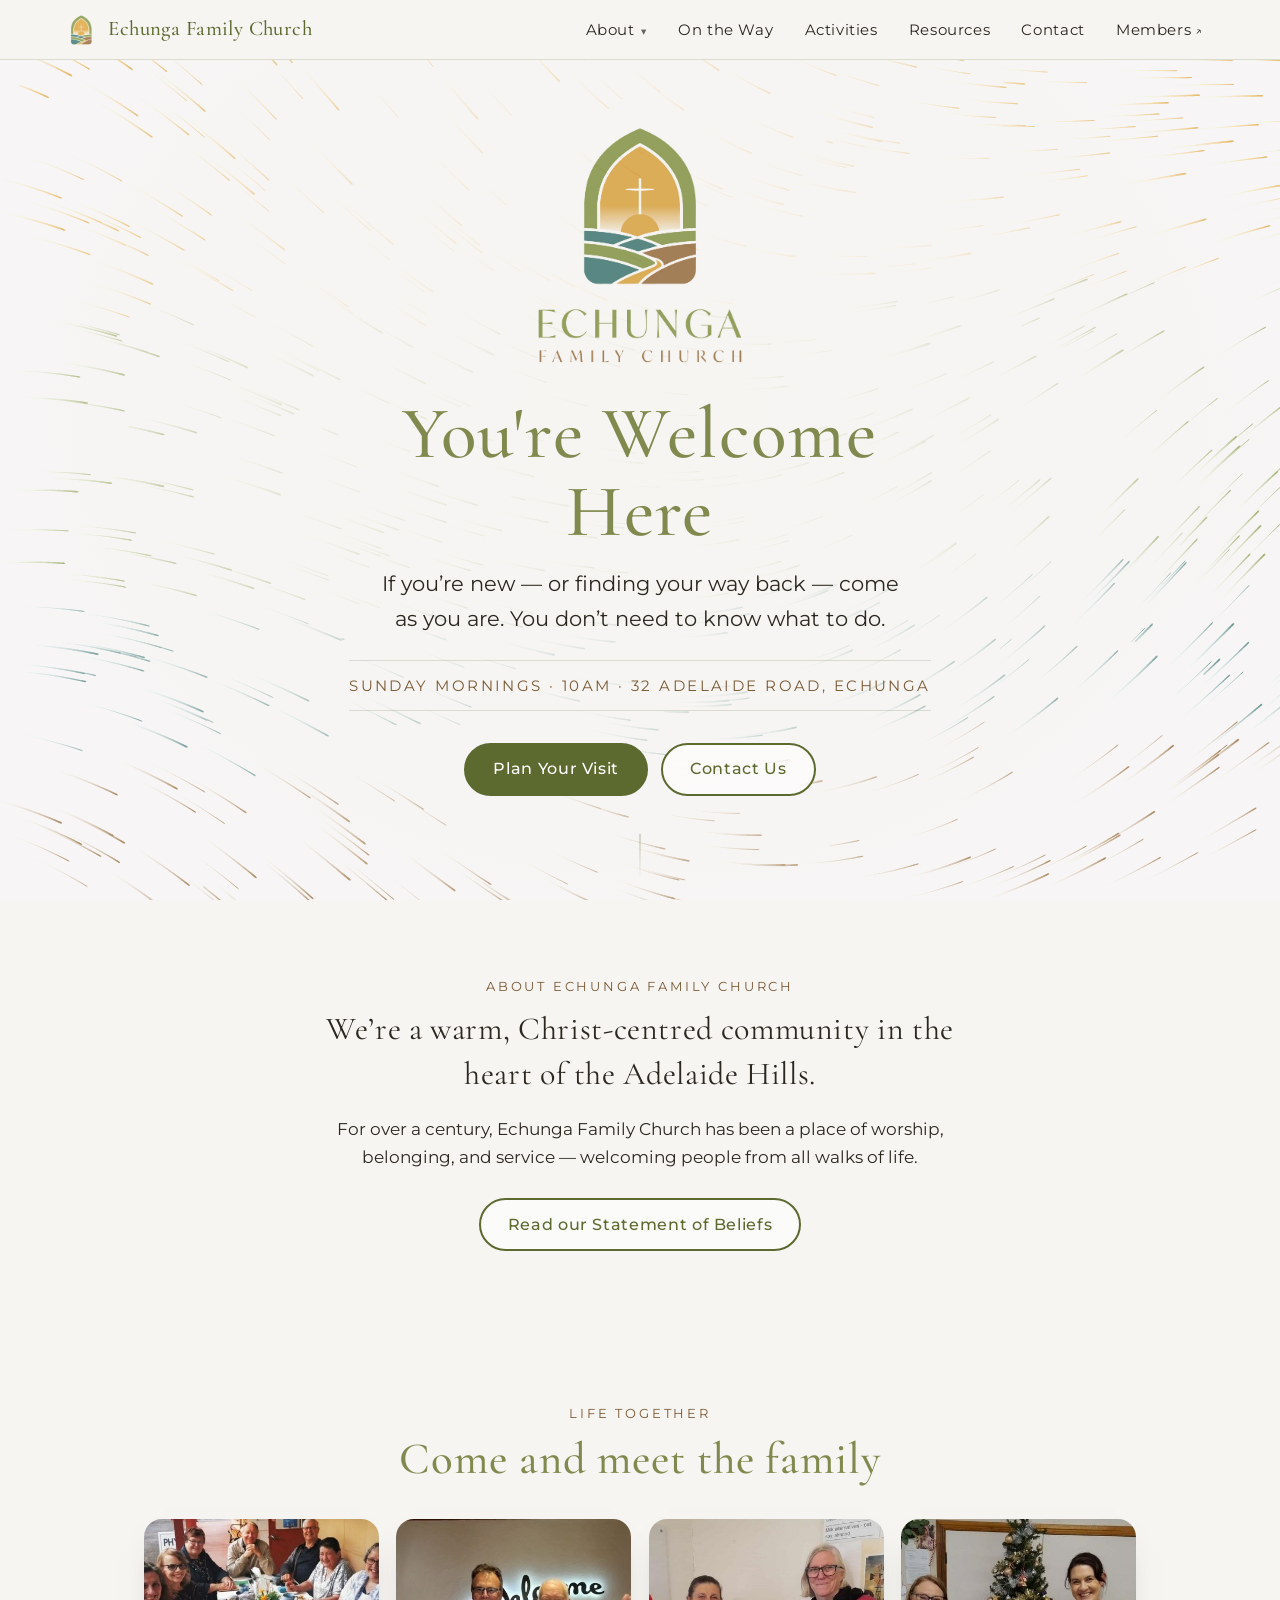
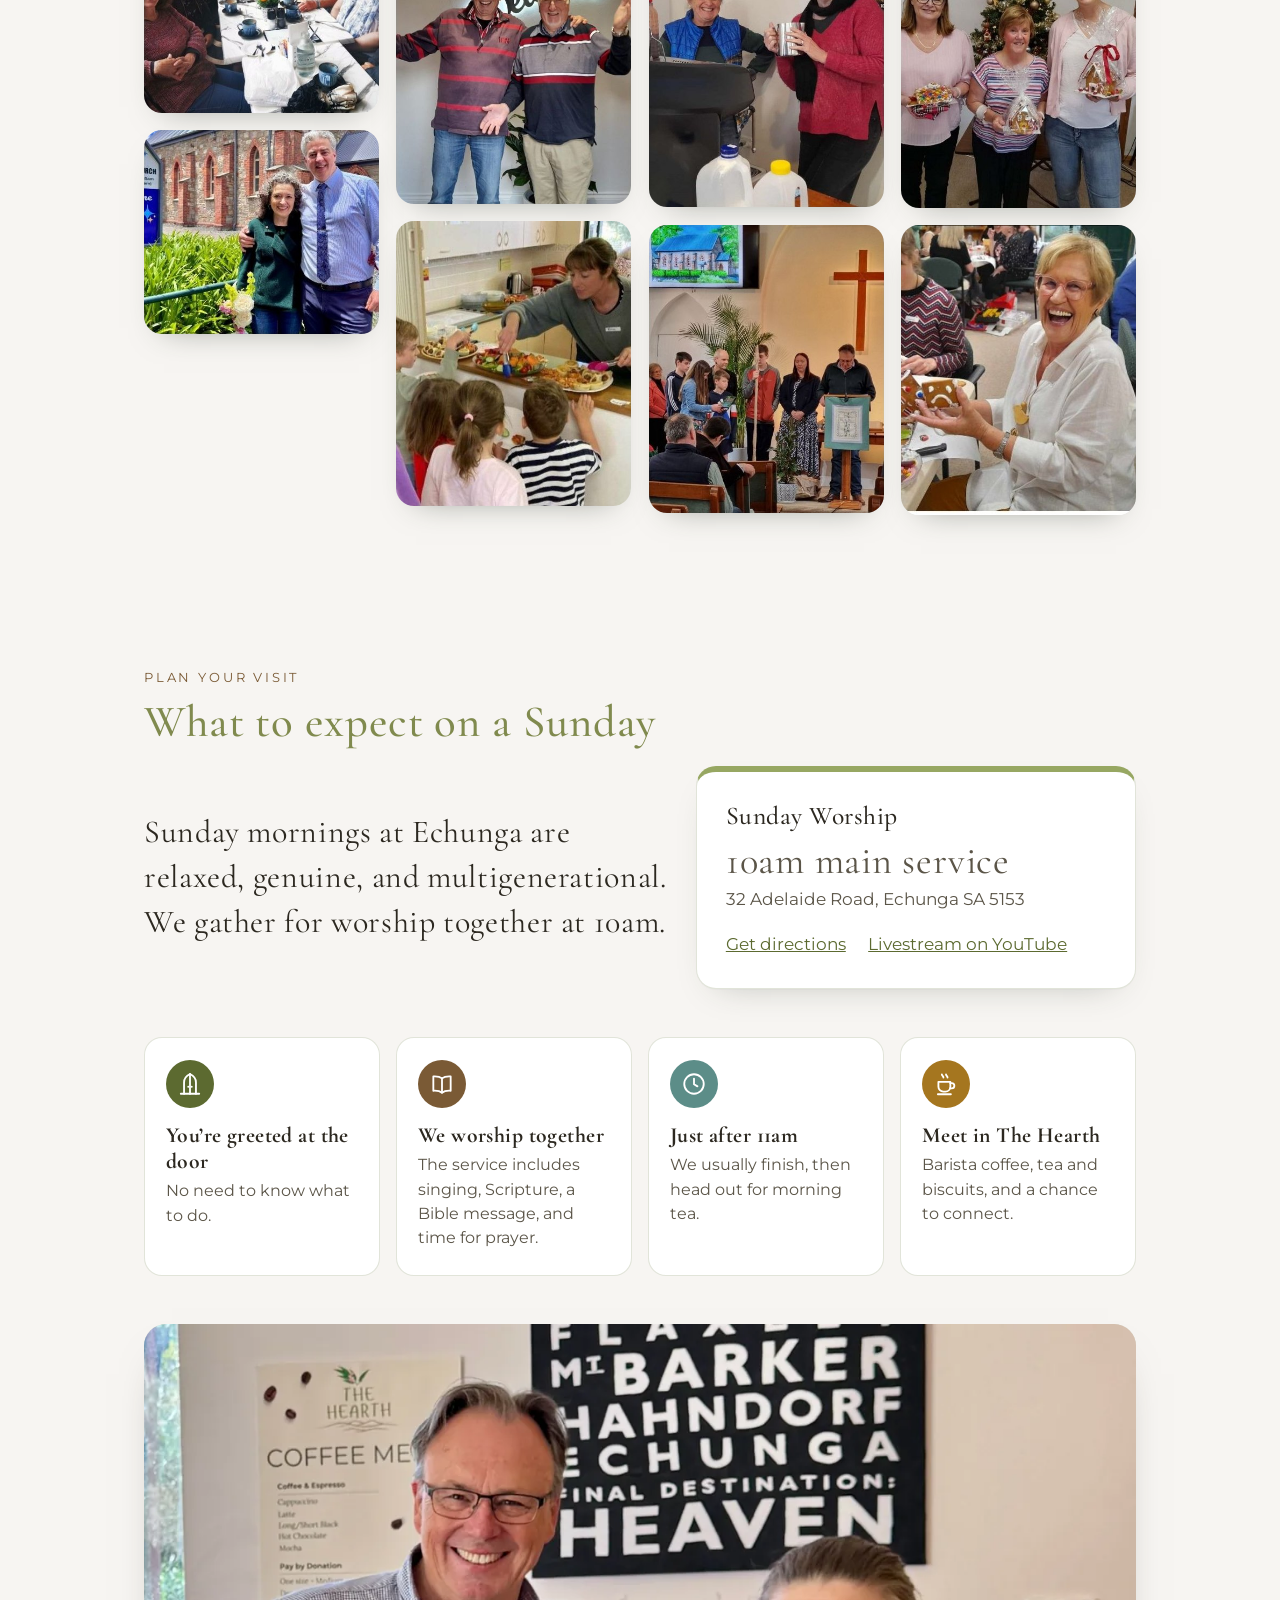
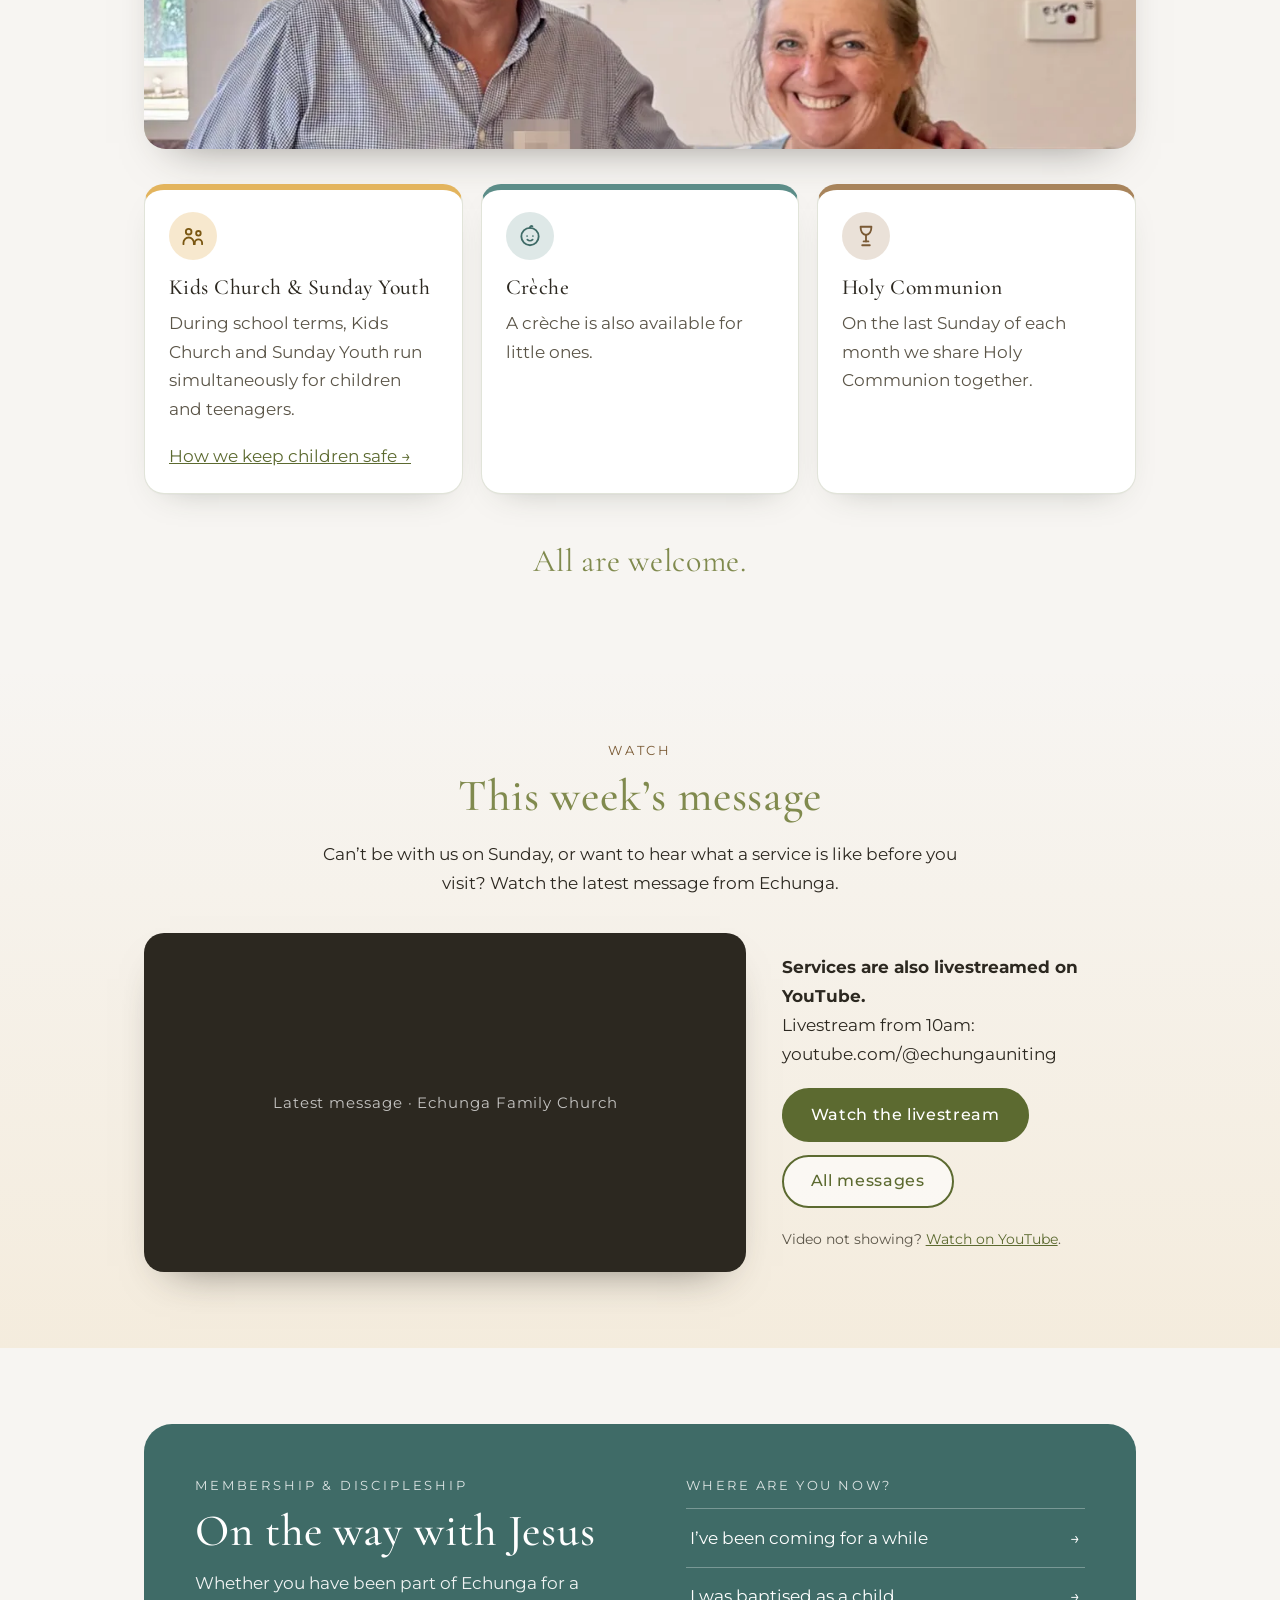
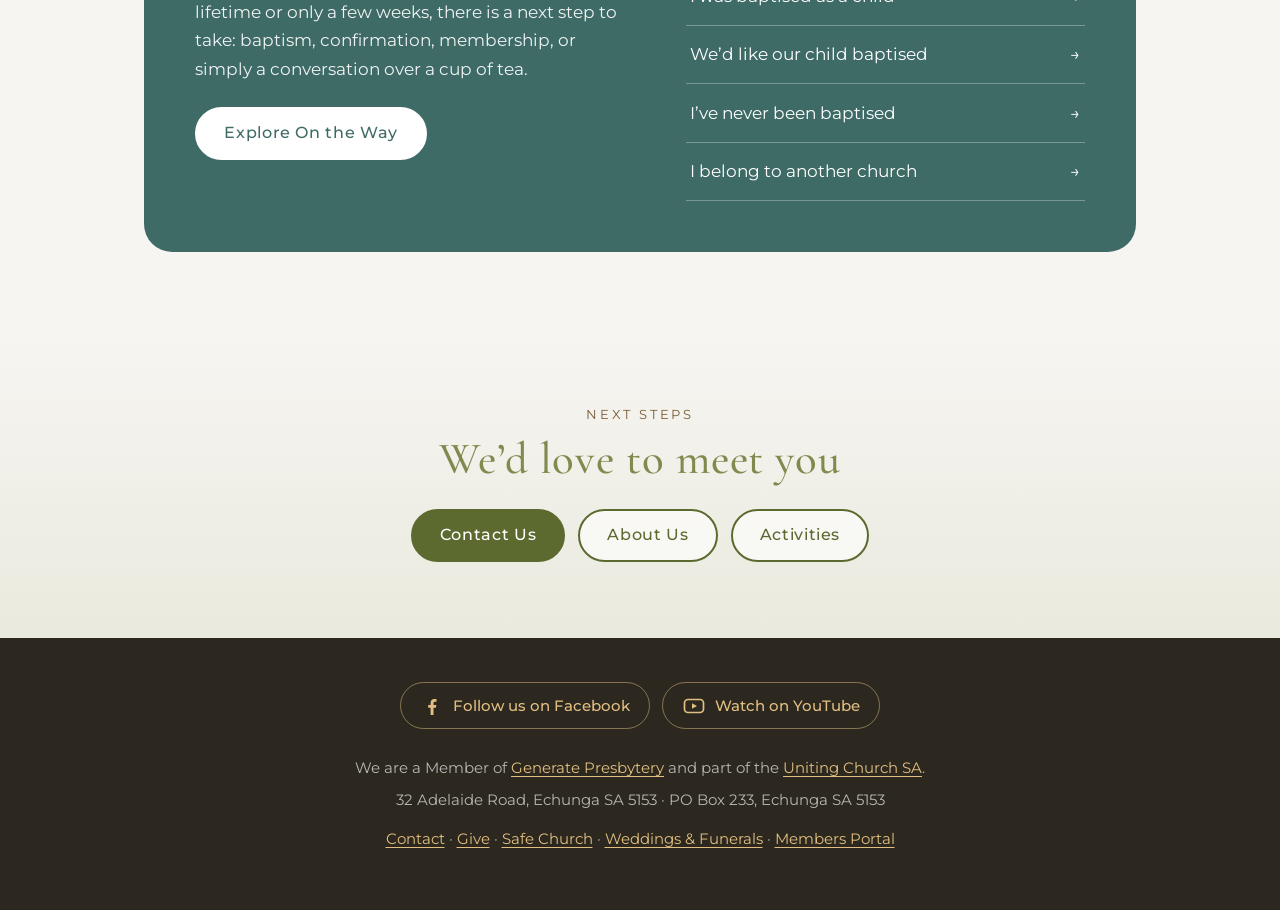
==== commit e43d412f: "Re-crop Hearth photo so both faces are fully in frame Co-Authored-By: Claude Sonnet 5.5 <noreply@ant" ====
--- a/echunga-welcome/index.html
+++ b/echunga-welcome/index.html
@@ -145,7 +145,7 @@
         <li class="reveal"><span class="ico" aria-hidden="true"><svg viewBox="0 0 24 24" fill="none" stroke="currentColor" stroke-width="1.7" stroke-linecap="round" stroke-linejoin="round" aria-hidden="true" focusable="false"><path d="M5 10h11v4.5a4.5 4.5 0 0 1-4.5 4.5h-2A4.5 4.5 0 0 1 5 14.5V10z"/><path d="M16 11.2h1.3a2.4 2.4 0 0 1 0 4.8h-1.7"/><path d="M8.2 3.2c0 1.3 1.4 1.4 1.4 2.8M12 3.2c0 1.3 1.4 1.4 1.4 2.8"/><path d="M4.5 21.5h12"/></svg></span><strong>Meet in The Hearth</strong><span>Barista coffee, tea and biscuits, and a chance to connect.</span></li>
       </ol>
 
-      <figure class="photo band reveal"><img src="photos/hearth-coffee.webp" alt="Two smiling volunteers at the coffee machine in The Hearth, with the coffee menu and a sign of local place names behind them." width="1200" height="524"></figure>
+      <figure class="photo band reveal"><img src="photos/hearth-coffee.webp" alt="Two smiling volunteers at the coffee machine in The Hearth, with the coffee menu and a sign of local place names behind them." width="1200" height="596" style="object-position:center top"></figure>
 
       <div class="extras">
         <article class="card gold reveal">
--- a/echunga-welcome/styles.css
+++ b/echunga-welcome/styles.css
@@ -503,3 +503,8 @@
   @media (max-width: 560px) { .photo.band img { aspect-ratio: 4 / 3; } .photo img { border-radius: 16px; } }
   .photo-wrap { margin-top: -3rem; }
   .photo.band.native img { aspect-ratio: auto; }
+
+  .photo-grid { display: grid; gap: 1rem; grid-template-columns: repeat(2, 1fr); margin: 2.4rem 0 1rem; }
+  .photo-grid figure { margin: 0; }
+  .photo-grid img { display: block; width: 100%; height: auto; aspect-ratio: 4 / 3; object-fit: cover; border-radius: 18px; box-shadow: 0 18px 36px -26px rgba(44,40,32,.55); background: var(--line); }
+  @media (max-width: 560px) { .photo-grid { grid-template-columns: 1fr; } }
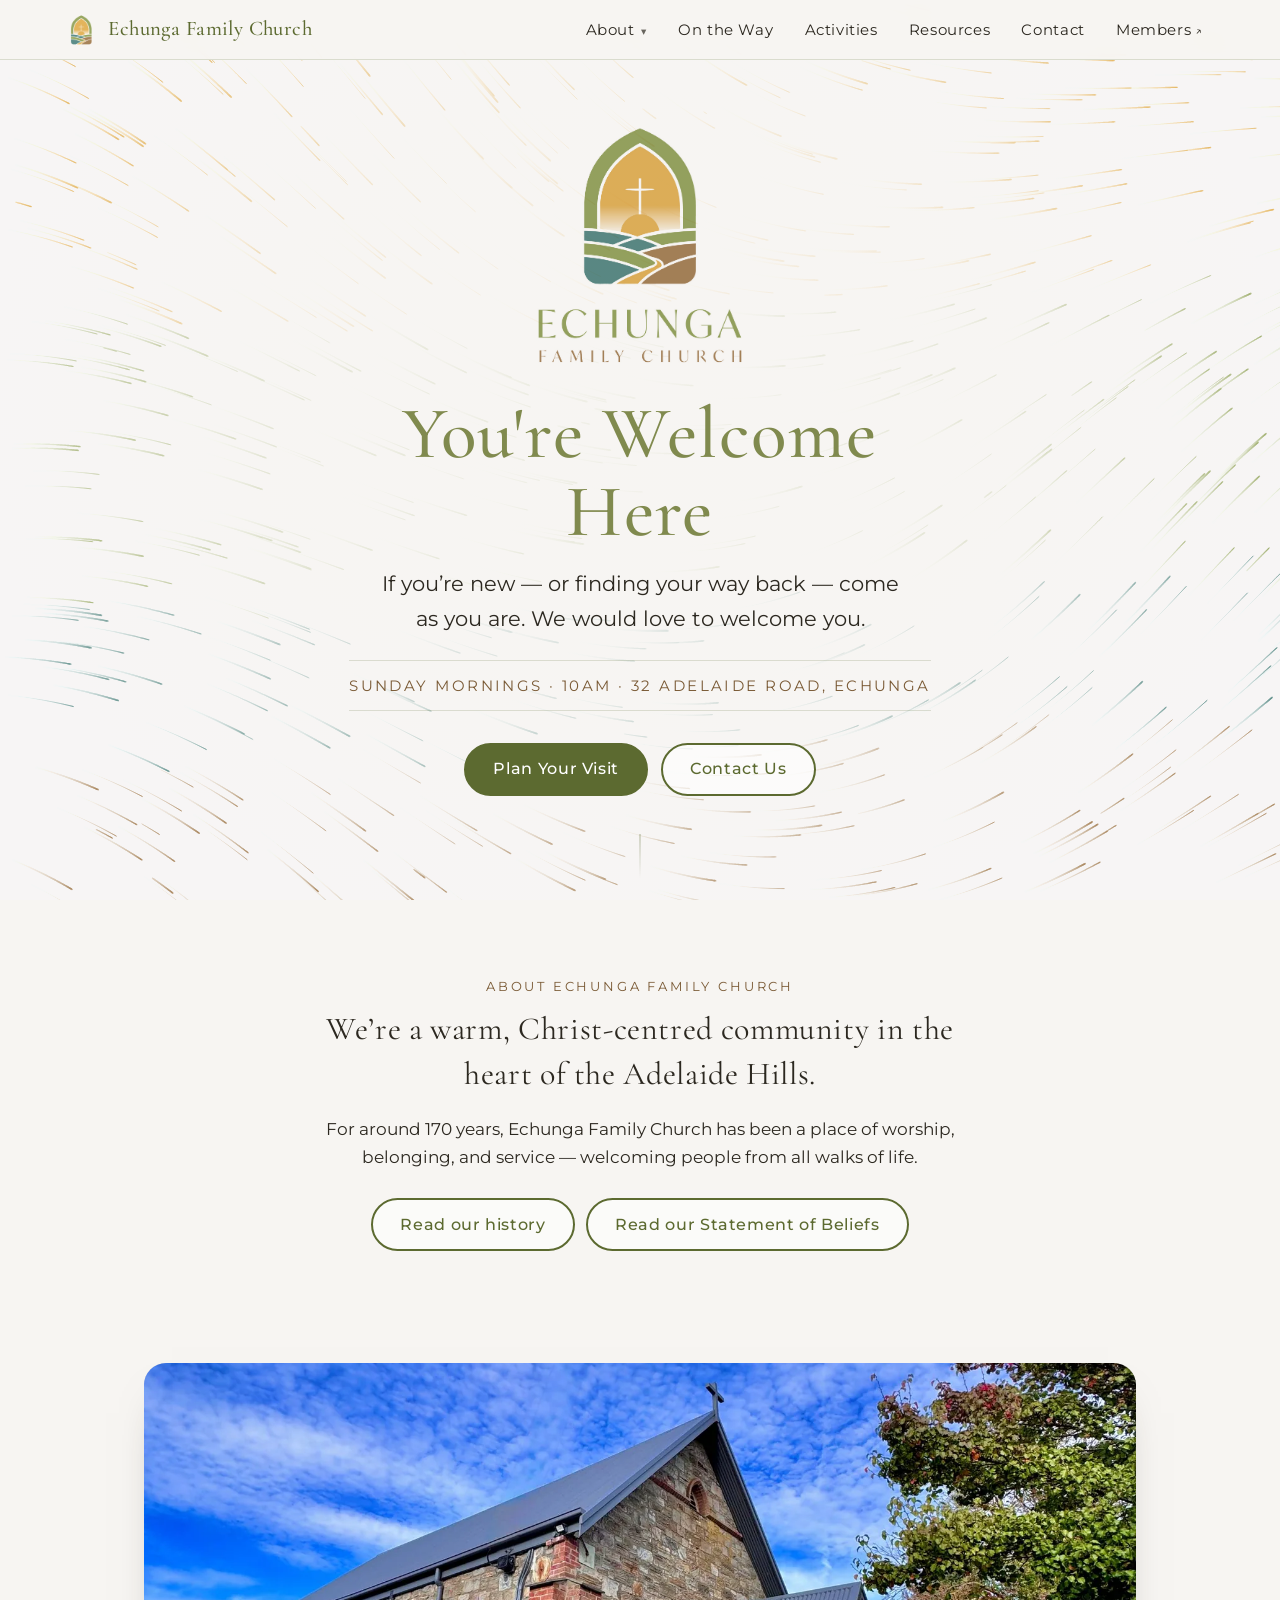
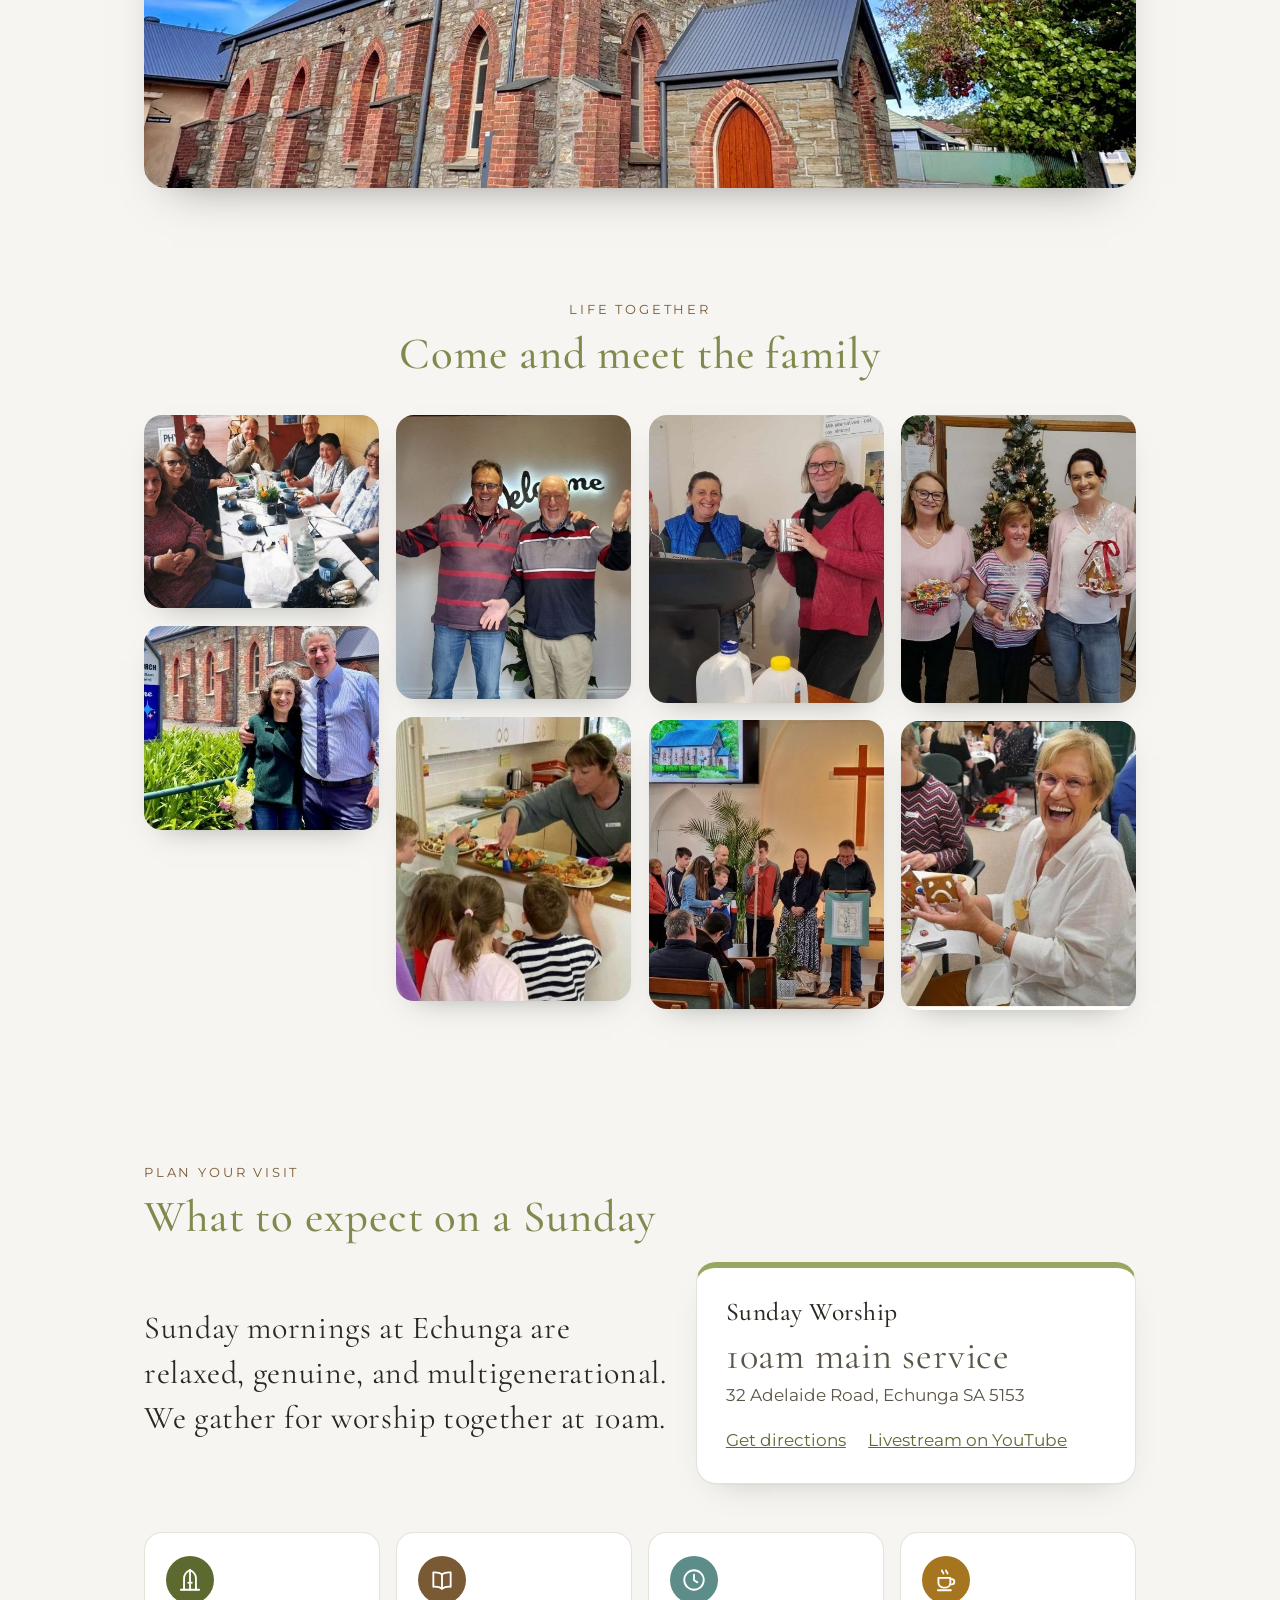
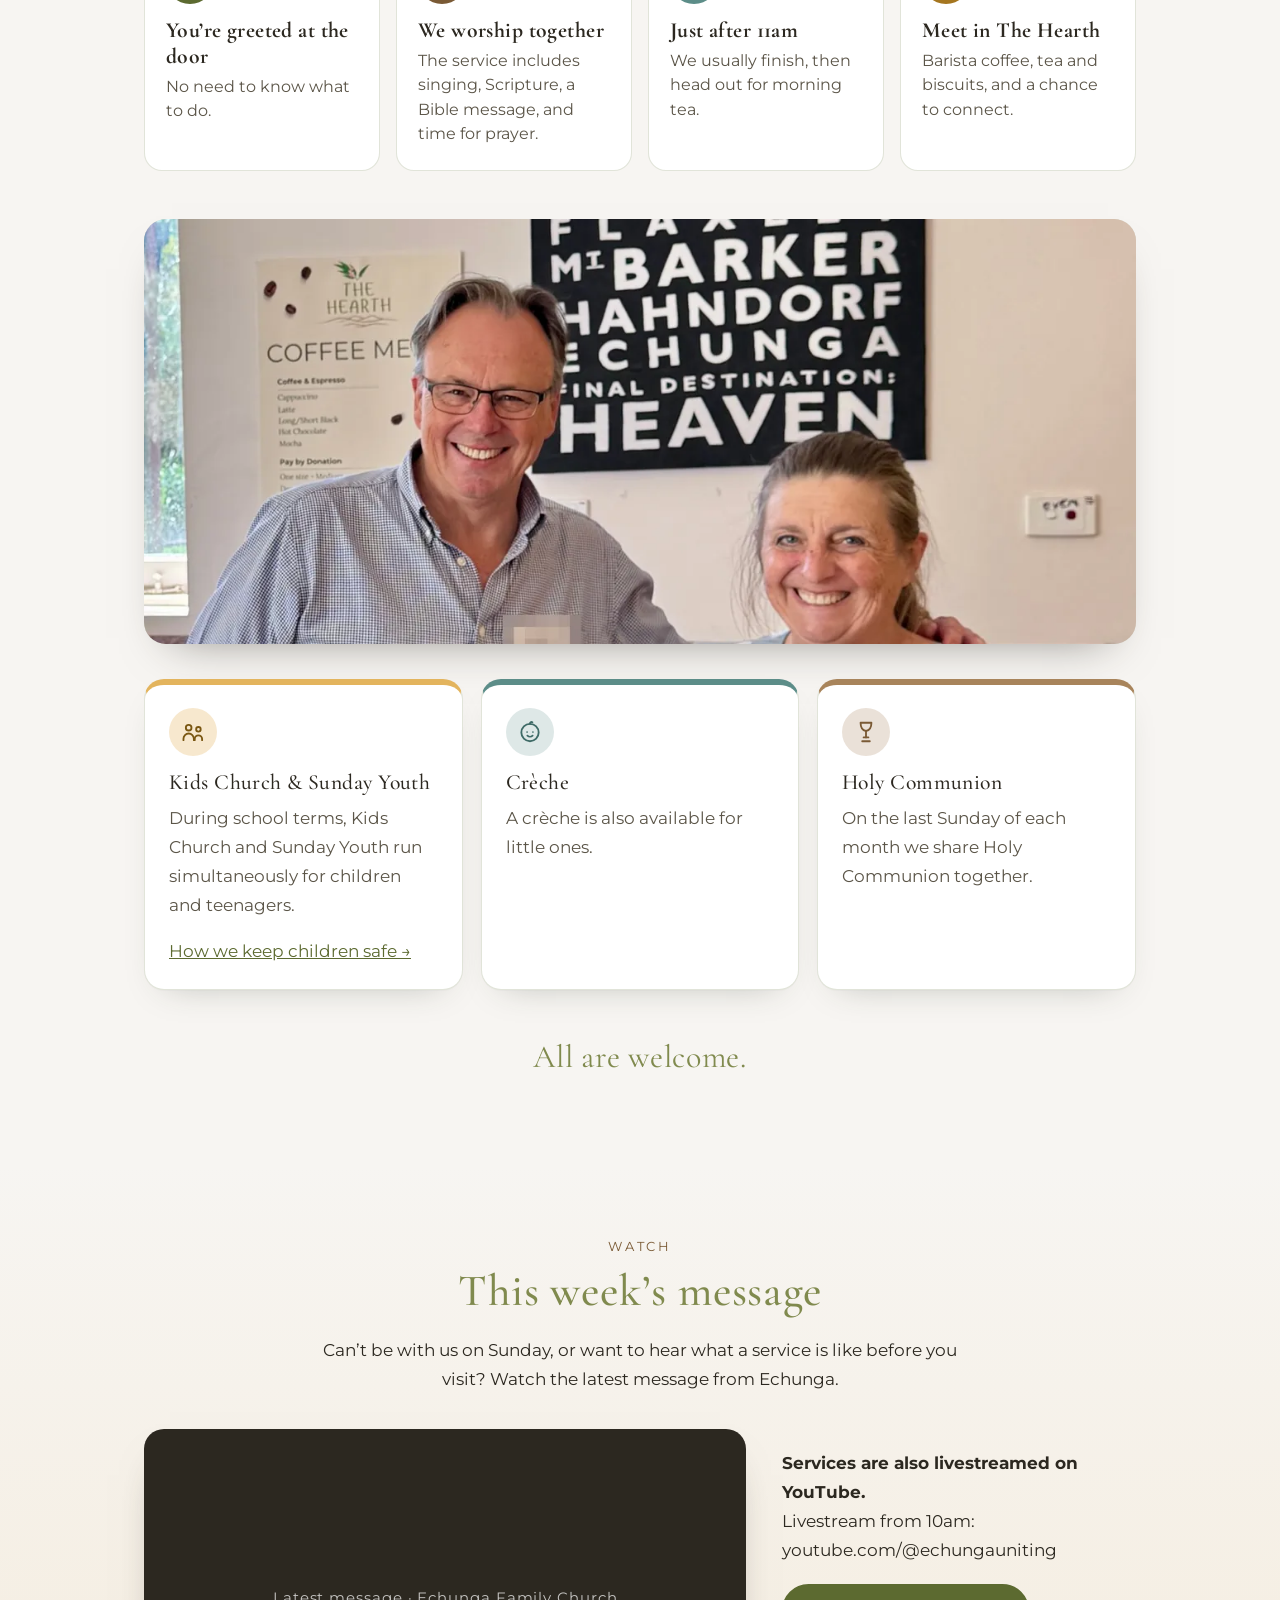
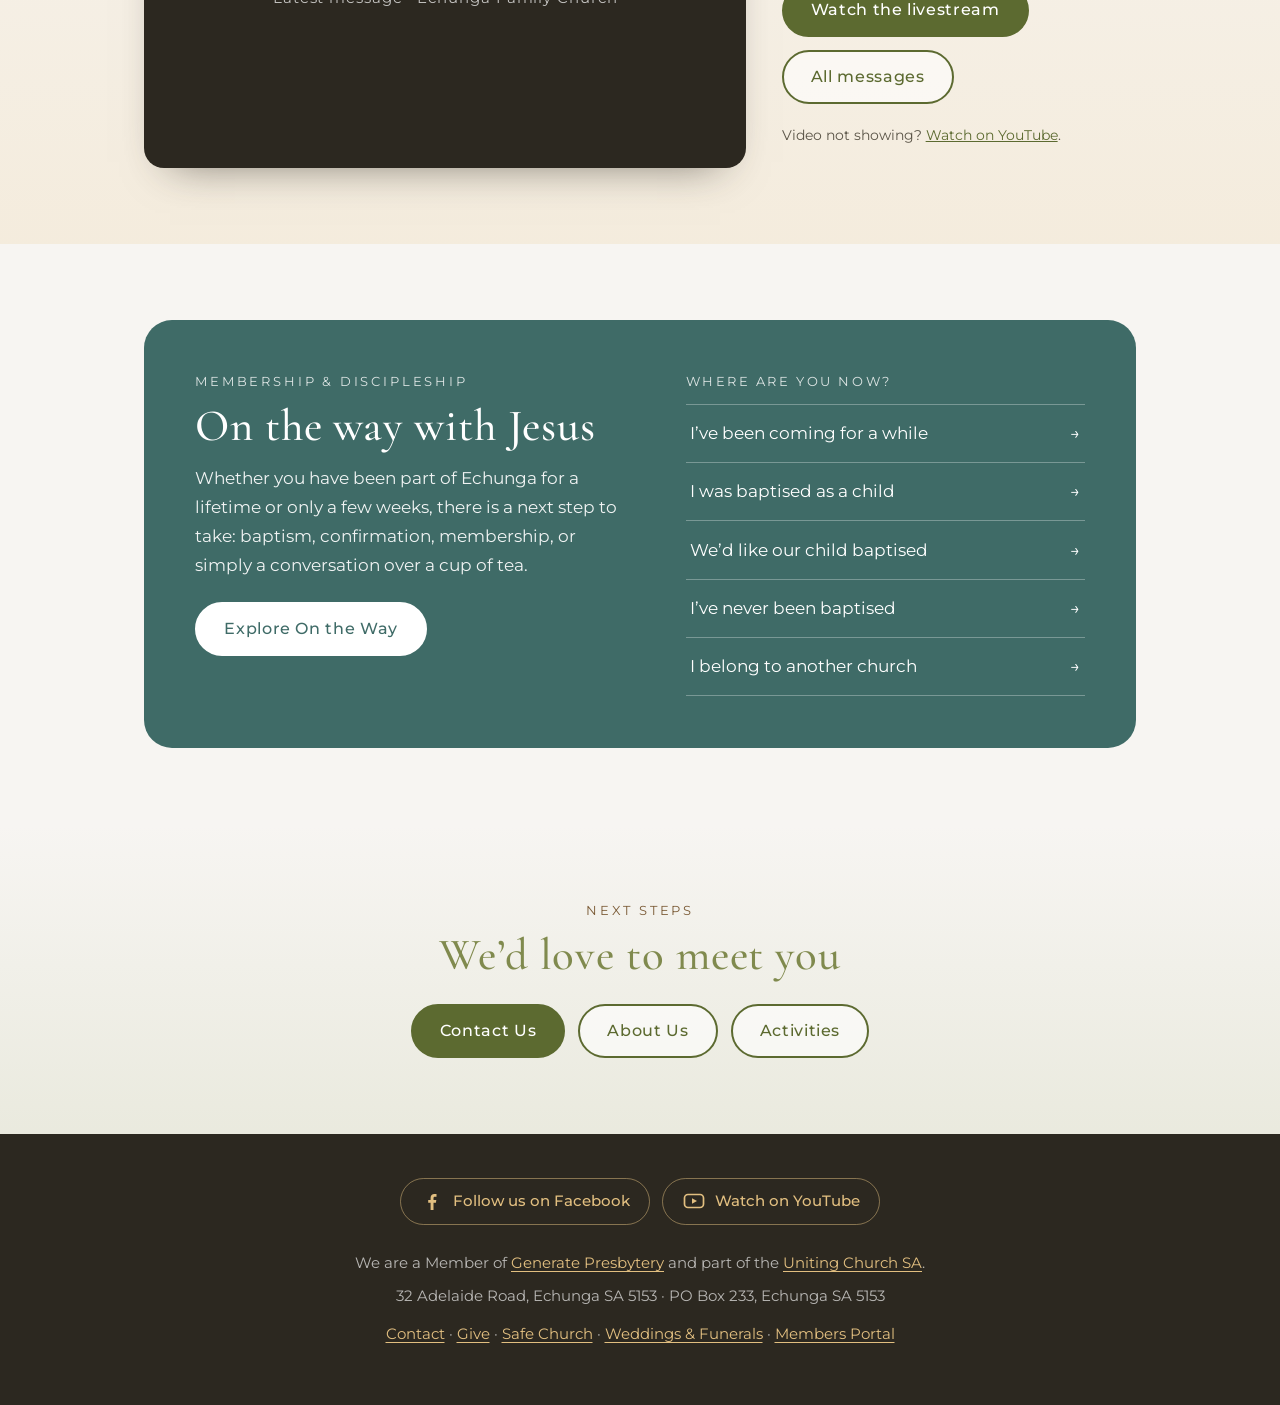
==== commit 4ce51260: "Add Our History page, new exterior photo, and two wording changes Co-Authored-By: Claude Sonnet 5.5 " ====
--- a/echunga-welcome/index.html
+++ b/echunga-welcome/index.html
@@ -54,6 +54,7 @@
       <li class="has-sub"><a href="about/">About</a>
         <ul class="sub">
           <li><a href="about/#story">Our Story</a></li>
+          <li><a href="our-history/">Our History</a></li>
           <li><a href="about/#vision">Vision</a></li>
           <li><a href="about/#minister">Our Minister</a></li>
           <li><a href="beliefs/">Statement of Beliefs</a></li>
@@ -75,7 +76,7 @@
   <div class="hero-inner">
     <img class="logo" src="logo.jpg" alt="Echunga Family Church: a pointed church window showing a cross over a rising sun and rolling hills">
     <h1>You're Welcome Here</h1>
-    <p class="lead">If you’re new — or finding your way back — come as you are. You don’t need to know what to do.</p>
+    <p class="lead">If you’re new — or finding your way back — come as you are. We would love to welcome you.</p>
     <p class="when">Sunday mornings · 10am · 32 Adelaide Road, Echunga</p>
     <div class="actions">
       <a class="btn primary" href="#visit">Plan Your Visit</a>
@@ -92,10 +93,14 @@
     <div class="wrap narrow reveal">
       <p class="eyebrow">About Echunga Family Church</p>
       <p class="big">We’re a warm, Christ-centred community in the heart of the Adelaide Hills.</p>
-      <p>For over a century, Echunga Family Church has been a place of worship, belonging, and service — welcoming people from all walks of life.</p>
-      <p class="about-link"><a class="btn ghost" href="beliefs/">Read our Statement of Beliefs</a></p>
-    </div>
-  </section>
+      <p>For around 170 years, Echunga Family Church has been a place of worship, belonging, and service — welcoming people from all walks of life.</p>
+      <p class="about-link"><a class="btn ghost" href="our-history/">Read our history</a> <a class="btn ghost" href="beliefs/">Read our Statement of Beliefs</a></p>
+    </div>
+  </section>
+
+  <div class="wrap">
+    <figure class="photo band reveal"><img src="photos/church-exterior.webp" alt="The stone and red-brick Echunga church with its arched red door, under a bright blue sky." width="1600" height="1174" loading="lazy" decoding="async" style="object-position:center 62%"></figure>
+  </div>
 
   <!-- Gallery -->
   <section class="gallery">
--- a/echunga-welcome/styles.css
+++ b/echunga-welcome/styles.css
@@ -508,3 +508,37 @@
   .photo-grid figure { margin: 0; }
   .photo-grid img { display: block; width: 100%; height: auto; aspect-ratio: 4 / 3; object-fit: cover; border-radius: 18px; box-shadow: 0 18px 36px -26px rgba(44,40,32,.55); background: var(--line); }
   @media (max-width: 560px) { .photo-grid { grid-template-columns: 1fr; } }
+
+  /* ---------- Our History ---------- */
+  .photo.mid { max-width: 46rem; }
+  .about-link { display: flex; flex-wrap: wrap; gap: .7rem; justify-content: center; }
+  .history { padding-top: 2.5rem; }
+  .history-photos { display: grid; gap: 1rem; grid-template-columns: repeat(auto-fit, minmax(min(11rem, 100%), 1fr)); margin: 1.8rem 0 2rem; }
+  .history-photos.two { grid-template-columns: repeat(auto-fit, minmax(min(16rem, 100%), 1fr)); }
+  .history-photos figure { margin: 0; }
+  .history-photos img { display: block; width: 100%; height: auto; border-radius: 14px; box-shadow: 0 16px 32px -24px rgba(44,40,32,.6); background: var(--line); }
+  .history-photos.two img { aspect-ratio: 4 / 3; object-fit: cover; }
+  .history-photos figcaption { margin-top: .5rem; font-family: var(--serif); font-size: 1rem; color: var(--clay-deep); text-align: center; letter-spacing: .02em; }
+  .prose p { margin: 0 0 1.1rem; }
+  .prose .pull { font-family: var(--serif); font-size: clamp(1.25rem, 2.6vw, 1.6rem); line-height: 1.4; letter-spacing: .02em; color: var(--sage-deep); margin: 1.6rem 0 .6rem; }
+  .timeline { list-style: none; margin: 2.4rem 0 2rem; padding: 0; display: flex; position: relative; }
+  .timeline::before { content: ""; position: absolute; left: 2%; right: 2%; top: 1.95rem; height: 2px; background: var(--teal); opacity: .55; }
+  .timeline li { flex: 1; text-align: center; position: relative; padding: 0 .3rem; }
+  .timeline .yr { display: block; font-family: var(--serif); font-size: 1.2rem; color: var(--sage-deep); height: 1.6rem; }
+  .timeline li::before { content: ""; display: block; width: 14px; height: 14px; border-radius: 50%; background: var(--gold); margin: .55rem auto .7rem; position: relative; }
+  .timeline .ev { display: block; font-size: .9rem; line-height: 1.35; color: var(--ink-soft); }
+  @media (max-width: 640px) {
+    .timeline { flex-direction: column; gap: 1.1rem; padding-left: 1.6rem; }
+    .timeline::before { left: 6px; right: auto; top: .4rem; bottom: .4rem; width: 2px; height: auto; }
+    .timeline li { text-align: left; padding: 0; }
+    .timeline li::before { position: absolute; left: -1.6rem; top: .25rem; margin: 0; }
+    .timeline .yr { height: auto; display: inline; margin-right: .5rem; }
+    .timeline .ev { display: inline; }
+  }
+  .story-continues { margin-top: 3rem; }
+  @media (max-width: 640px) {
+    .history-photos { grid-template-columns: repeat(3, 1fr); gap: .5rem; }
+    .history-photos.two { grid-template-columns: repeat(2, 1fr); }
+    .history-photos figcaption { font-size: .78rem; line-height: 1.25; }
+    .history-photos img { border-radius: 10px; }
+  }
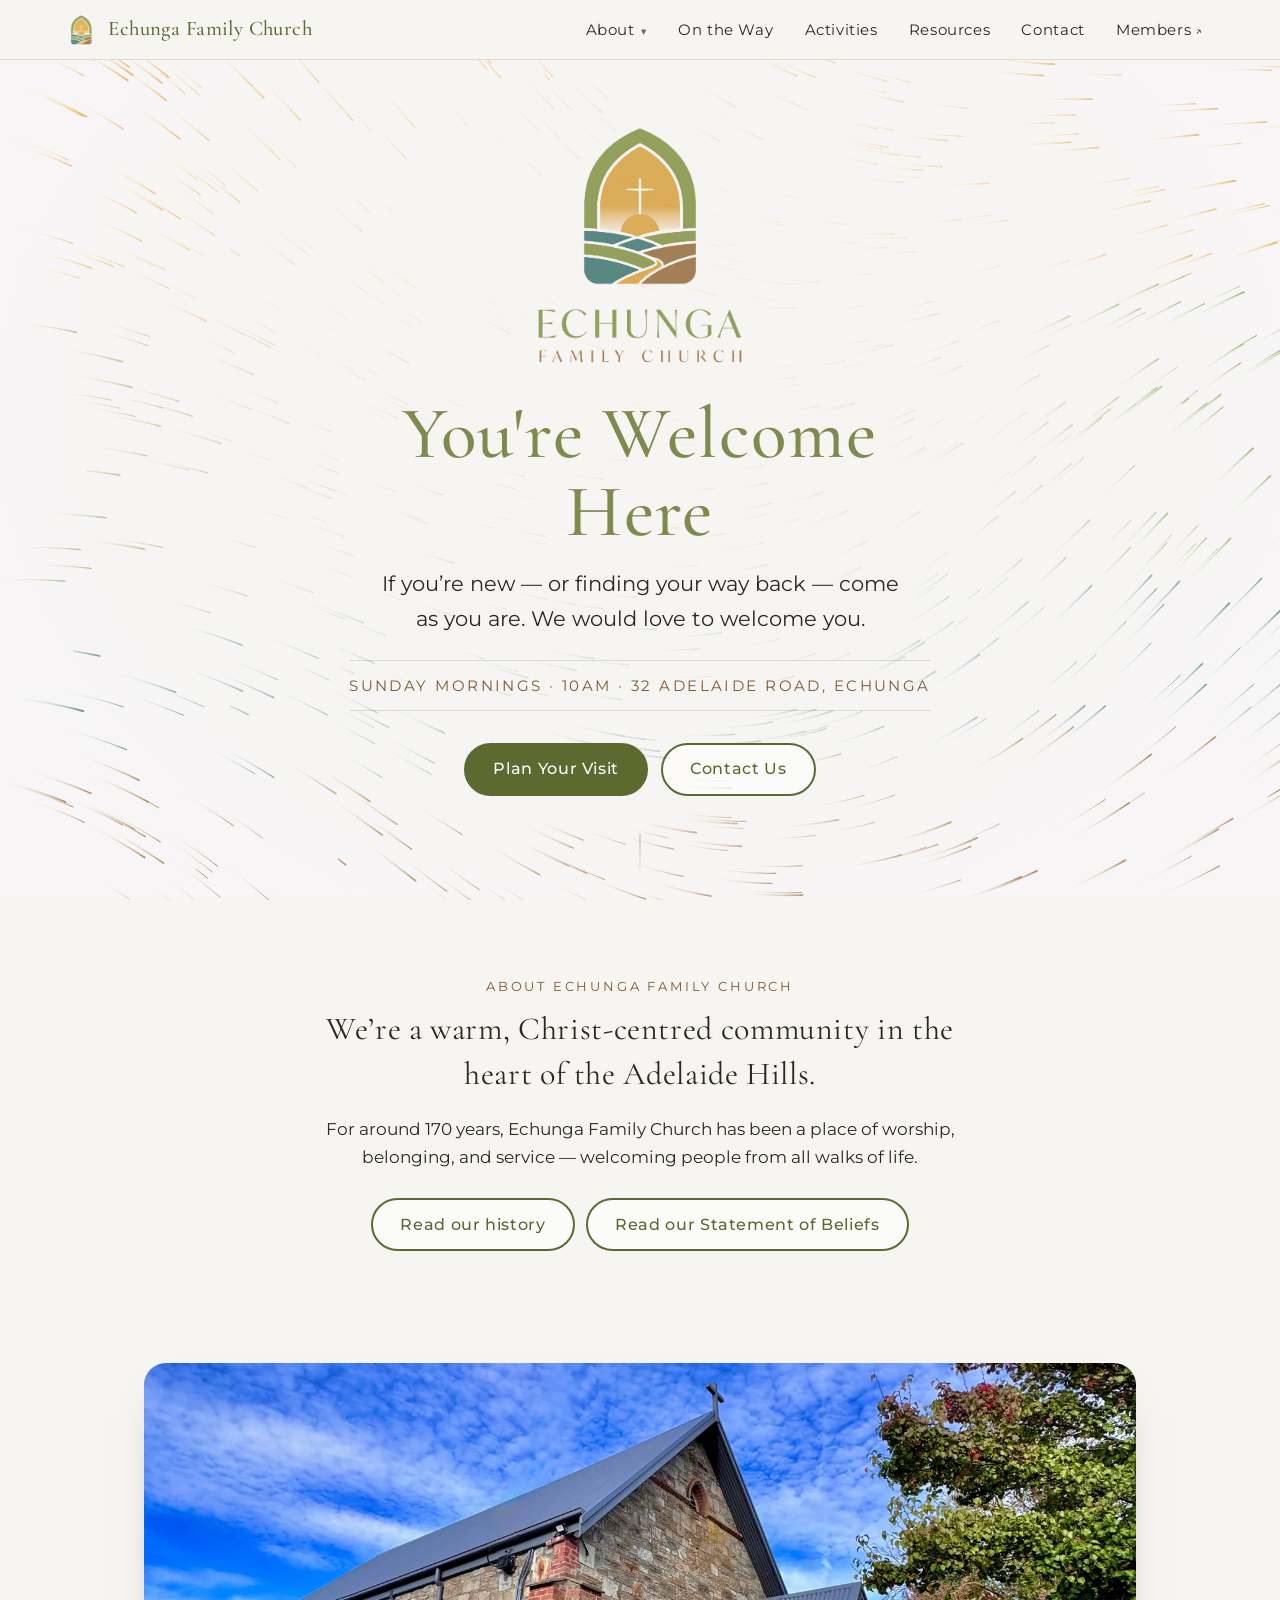
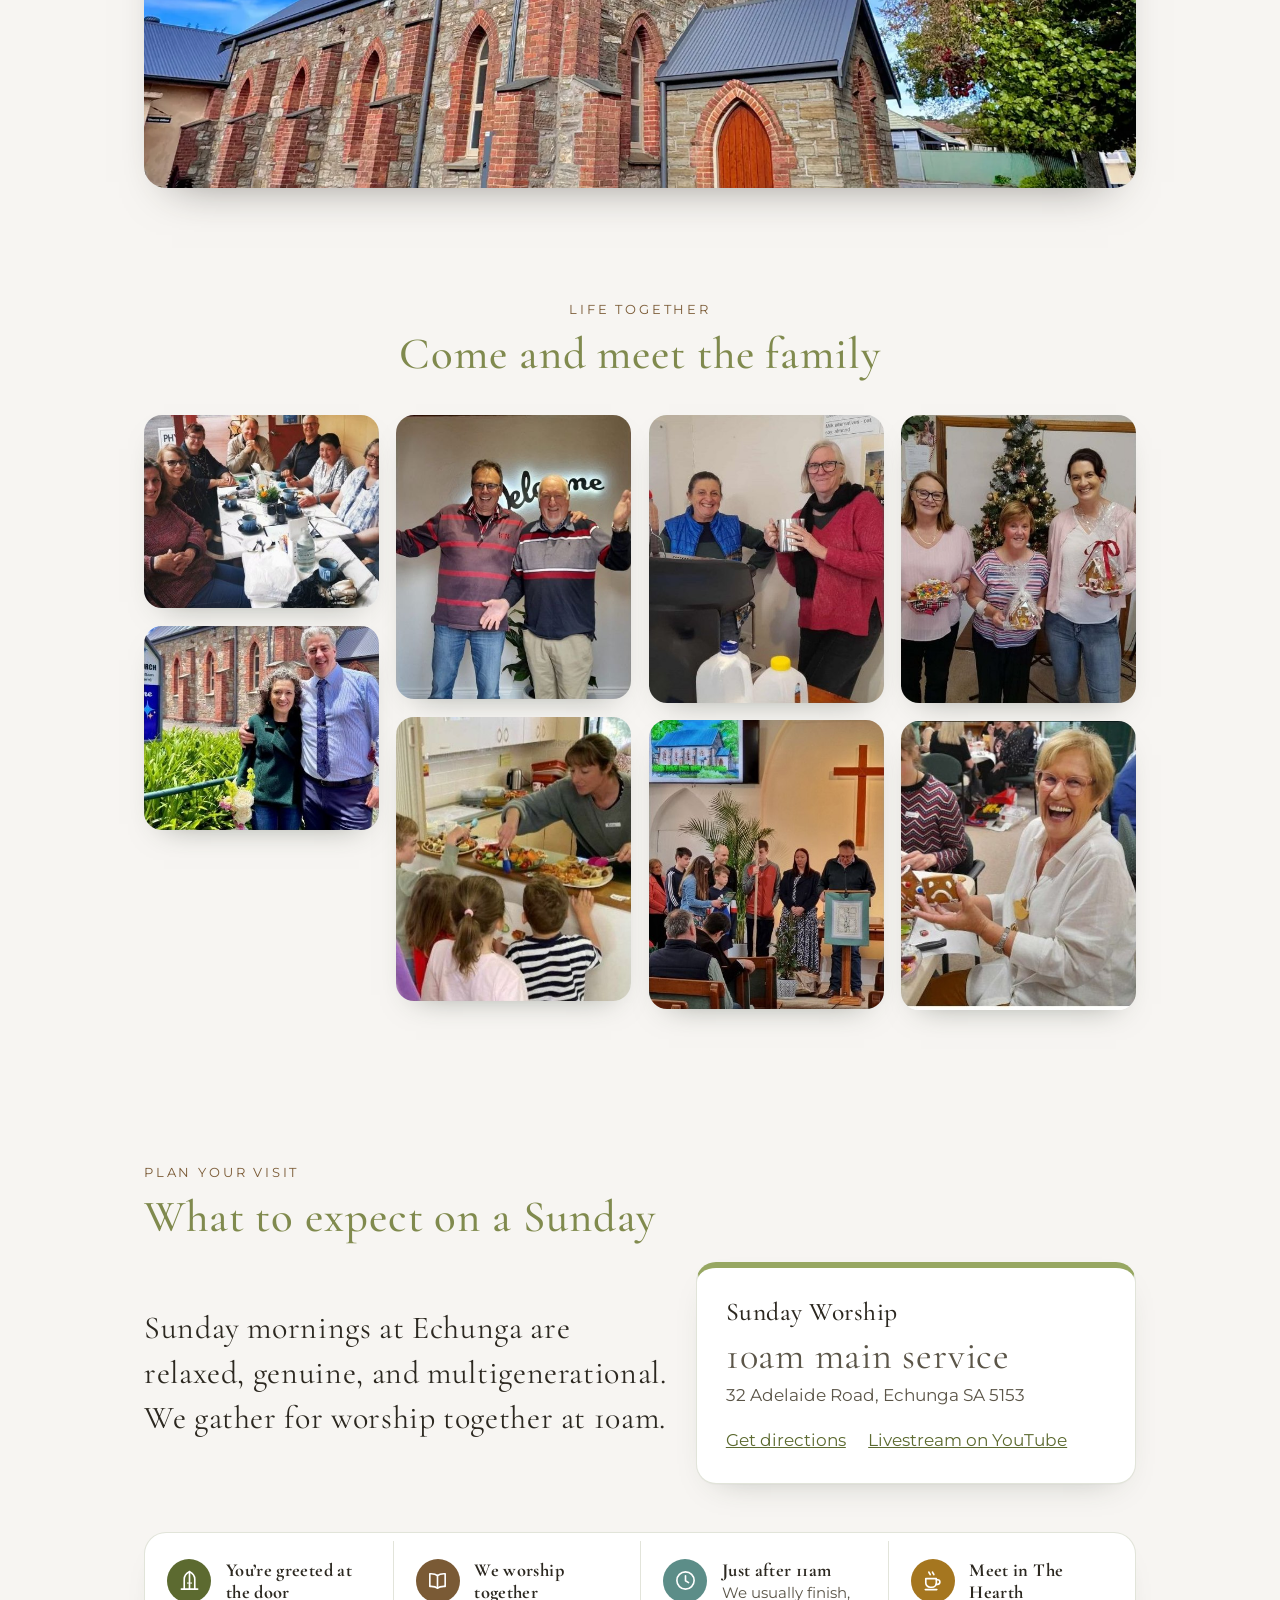
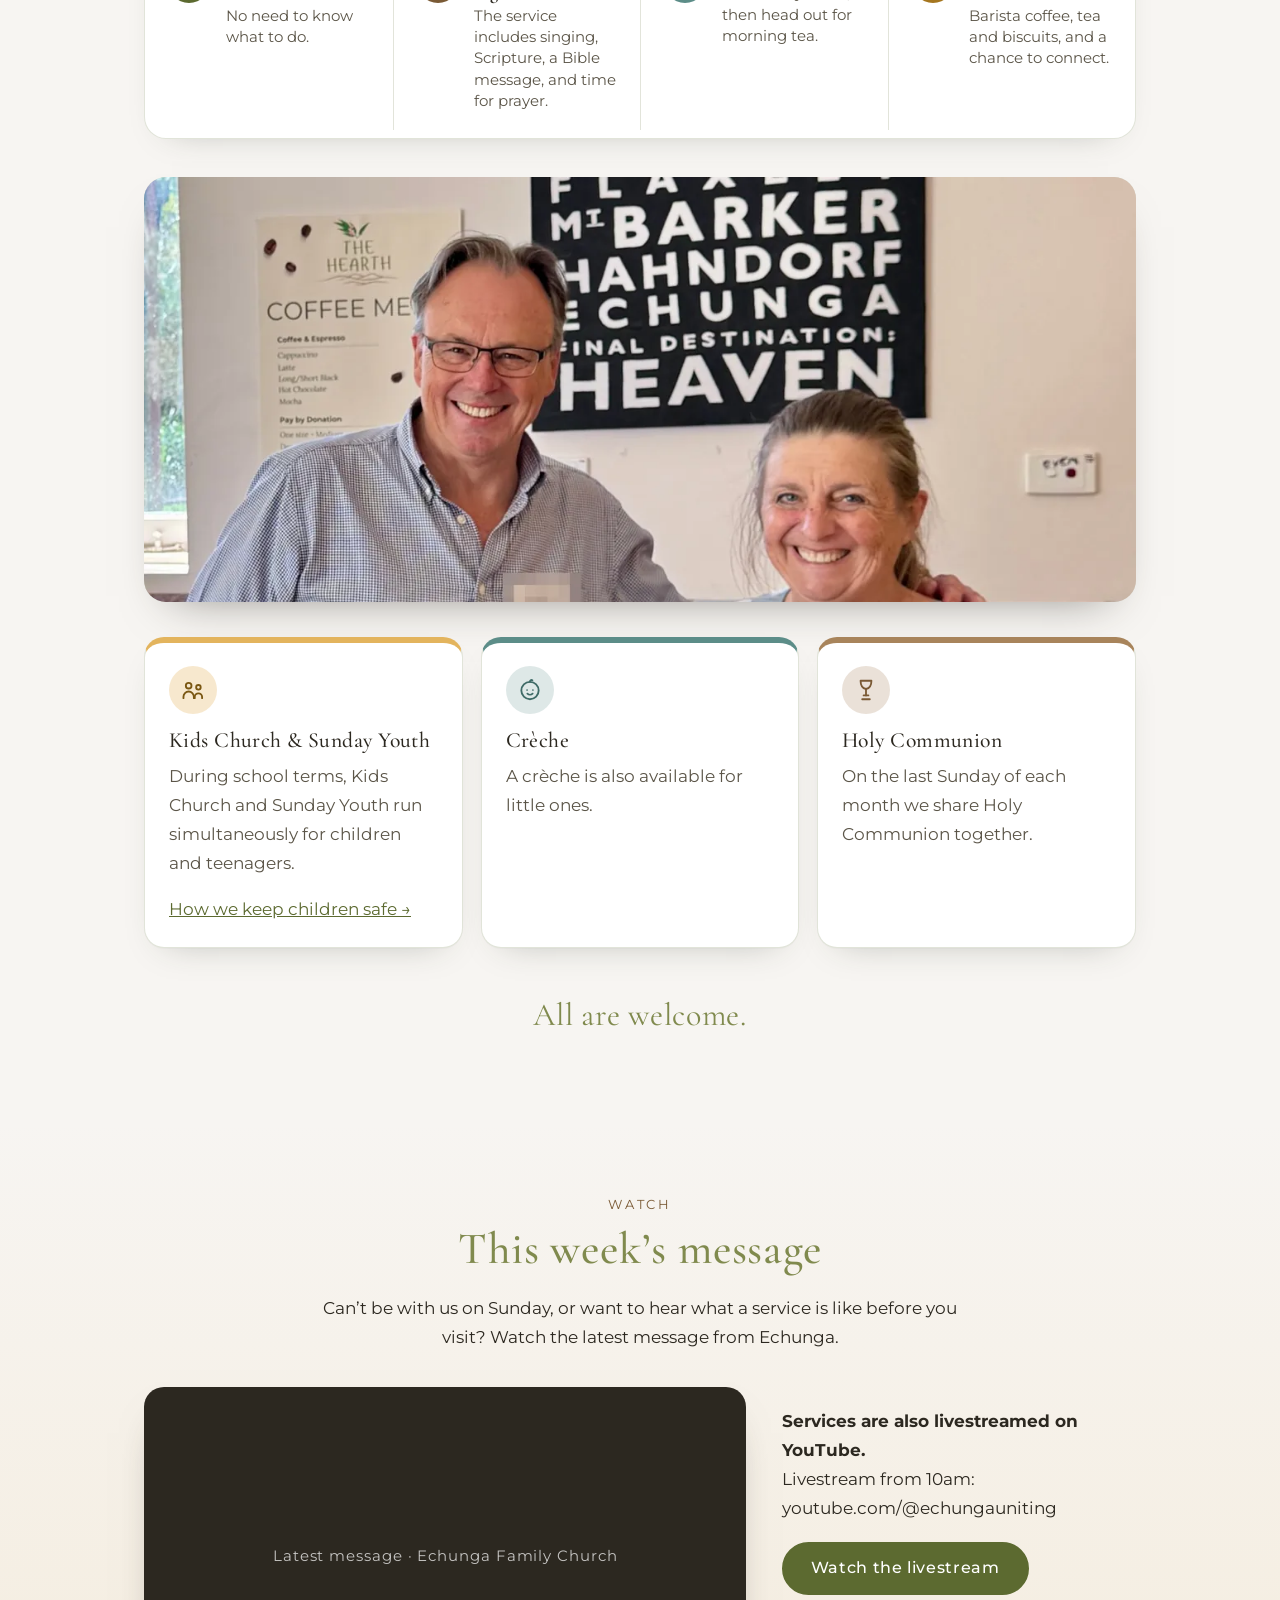
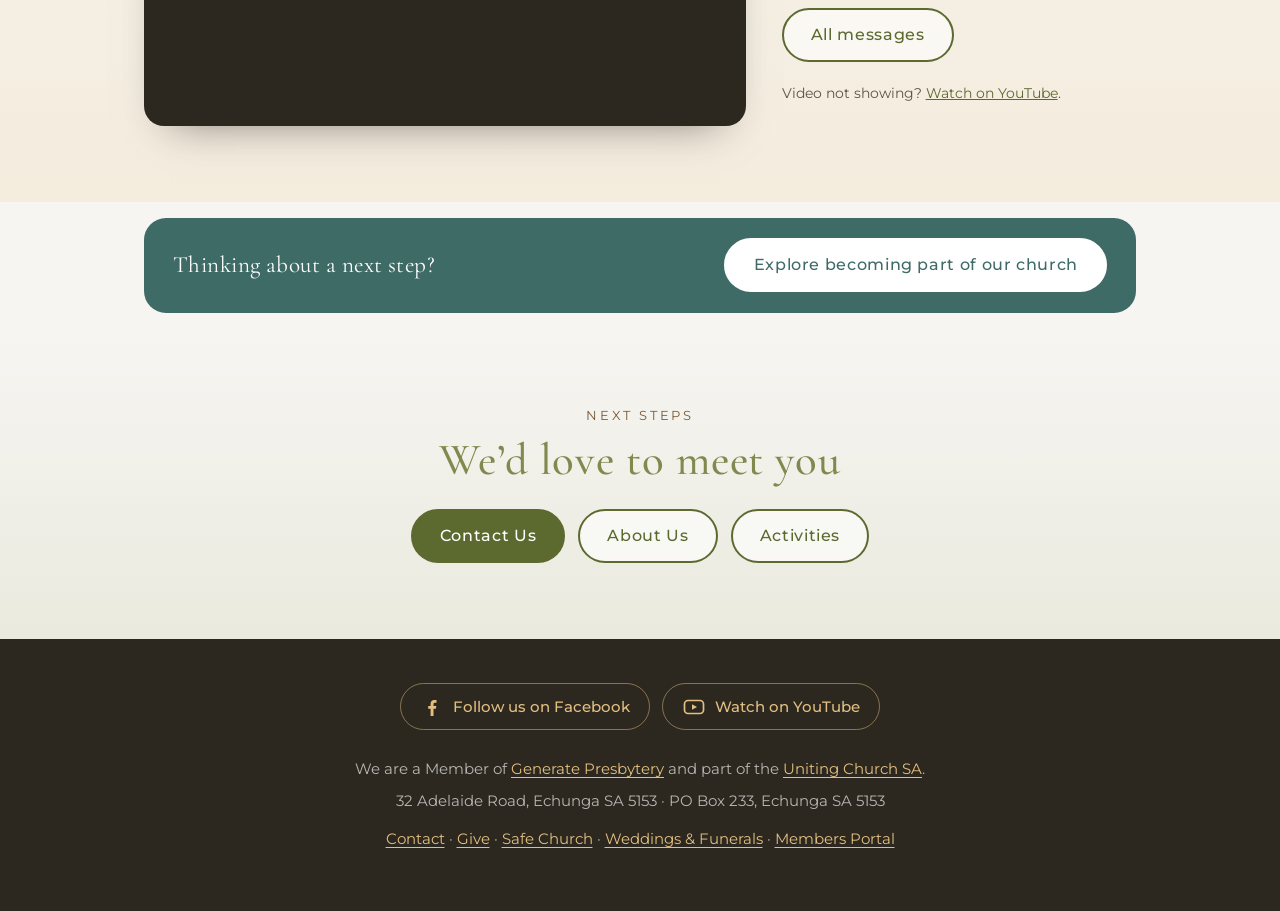
==== commit 859bfd9b: "Home: compact Sunday steps, slim On the Way invitation Co-Authored-By: Claude Sonnet 5.5 <noreply@an" ====
--- a/echunga-welcome/index.html
+++ b/echunga-welcome/index.html
@@ -143,7 +143,7 @@
         </article>
       </div>
 
-      <ol class="journey" aria-label="What happens on a Sunday morning">
+      <ol class="journey compact" aria-label="What happens on a Sunday morning">
         <li class="reveal"><span class="ico" aria-hidden="true"><svg viewBox="0 0 24 24" fill="none" stroke="currentColor" stroke-width="1.7" stroke-linecap="round" stroke-linejoin="round" aria-hidden="true" focusable="false"><path d="M6.5 21V10.5C6.5 7 9.2 4.2 12 2.8c2.8 1.4 5.5 4.2 5.5 7.7V21"/><path d="M3.5 21h17"/><path d="M12 2.8V21"/><circle cx="10.4" cy="14.6" r=".9" fill="currentColor" stroke="none"/><circle cx="13.6" cy="14.6" r=".9" fill="currentColor" stroke="none"/></svg></span><strong>You’re greeted at the door</strong><span>No need to know what to do.</span></li>
         <li class="reveal"><span class="ico" aria-hidden="true"><svg viewBox="0 0 24 24" fill="none" stroke="currentColor" stroke-width="1.7" stroke-linecap="round" stroke-linejoin="round" aria-hidden="true" focusable="false"><path d="M12 6.8C10.3 5.4 7.6 4.8 4 5v13.2c3.6-.2 6.3.4 8 1.8 1.7-1.4 4.4-2 8-1.8V5c-3.6-.2-6.3.4-8 1.8z"/><path d="M12 6.8V20"/></svg></span><strong>We worship together</strong><span>The service includes singing, Scripture, a Bible message, and time for prayer.</span></li>
         <li class="reveal"><span class="ico" aria-hidden="true"><svg viewBox="0 0 24 24" fill="none" stroke="currentColor" stroke-width="1.7" stroke-linecap="round" stroke-linejoin="round" aria-hidden="true" focusable="false"><circle cx="12" cy="12" r="9"/><path d="M12 7v5.2l3.2 2"/></svg></span><strong>Just after 11am</strong><span>We usually finish, then head out for morning tea.</span></li>
@@ -201,25 +201,11 @@
   </section>
 
   <!-- On the way with Jesus -->
-  <section id="on-the-way" class="otw-home">
-    <div class="wrap">
-      <div class="otw-card reveal">
-        <div class="otw-copy">
-          <p class="eyebrow">Membership &amp; discipleship</p>
-          <h2>On the way with Jesus</h2>
-          <p>Whether you have been part of Echunga for a lifetime or only a few weeks, there is a next step to take: baptism, confirmation, membership, or simply a conversation over a cup of tea.</p>
-          <p class="otw-cta"><a class="btn light" href="on-the-way/">Explore On the Way</a></p>
-        </div>
-        <div class="otw-links">
-          <p class="lbl">Where are you now?</p>
-          <ul>
-          <li><a href="on-the-way/#path-coming"><span>I’ve been coming for a while</span><span aria-hidden="true">→</span></a></li>
-          <li><a href="on-the-way/#path-confirm"><span>I was baptised as a child</span><span aria-hidden="true">→</span></a></li>
-          <li><a href="on-the-way/#path-child"><span>We’d like our child baptised</span><span aria-hidden="true">→</span></a></li>
-          <li><a href="on-the-way/#path-baptism"><span>I’ve never been baptised</span><span aria-hidden="true">→</span></a></li>
-          <li><a href="on-the-way/#path-transfer"><span>I belong to another church</span><span aria-hidden="true">→</span></a></li>
-          </ul>
-        </div>
+  <section id="on-the-way" class="otw-slim">
+    <div class="wrap">
+      <div class="otw-bar reveal">
+        <p>Thinking about a next step?</p>
+        <a class="btn light" href="on-the-way/">Explore becoming part of our church</a>
       </div>
     </div>
   </section>
--- a/echunga-welcome/styles.css
+++ b/echunga-welcome/styles.css
@@ -440,18 +440,6 @@
   .contact-strip p { margin: 0; overflow-wrap: anywhere; }
   .contact-strip .role { font-size: .8rem; letter-spacing: .18em; text-transform: uppercase; color: var(--clay-deep); margin: .15rem 0 .5rem; }
 
-  /* the invitation on the home page */
-  .otw-card { display: grid; grid-template-columns: 1.1fr 1fr; gap: 2rem 3.2rem; background: #3f6b67; color: #fff; border-radius: 28px; padding: clamp(1.6rem, 4vw, 3.2rem); }
-  @media (max-width: 860px) { .otw-card { grid-template-columns: 1fr; } }
-  .otw-card .eyebrow, .otw-links .lbl { color: rgba(255,255,255,.82); }
-  .otw-card h2 { color: #fff; margin-bottom: .8rem; }
-  .otw-card p { color: rgba(255,255,255,.92); }
-  .otw-cta { margin: 1.4rem 0 0 !important; }
-  .otw-links .lbl { font-size: .8rem; letter-spacing: .2em; text-transform: uppercase; margin: 0 0 .7rem; }
-  .otw-links ul { list-style: none; margin: 0; padding: 0; border-top: 1px solid rgba(255,255,255,.3); }
-  .otw-links a { display: flex; justify-content: space-between; gap: 1rem; padding: .9rem .3rem; border-bottom: 1px solid rgba(255,255,255,.3); color: #fff; text-decoration: none; font-size: 1.05rem; transition: background .2s ease, padding .2s ease; }
-  .otw-links a:hover { background: rgba(255,255,255,.1); padding-left: .7rem; }
-
   /* ---------- Weddings & Funerals ---------- */
   .wf { padding-top: 2.5rem; }
   .wf + .wf { border-top: 1px solid var(--line); margin-top: 1rem; padding-top: 3.5rem; }
@@ -542,3 +530,20 @@
     .history-photos figcaption { font-size: .78rem; line-height: 1.25; }
     .history-photos img { border-radius: 10px; }
   }
+
+  /* compact Sunday steps on the home page */
+  .journey.compact { gap: 0; background: #fff; border: 1px solid var(--line); border-radius: 22px; padding: .5rem 0; margin-bottom: 2.4rem; box-shadow: 0 14px 34px -26px rgba(47,58,44,.4); }
+  .journey.compact li { background: transparent; border: 0; border-radius: 0; padding: 1.1rem 1.4rem; display: grid; align-content: start; grid-template-columns: 44px 1fr; column-gap: .9rem; align-items: start; }
+  .journey.compact li + li { border-left: 1px solid var(--line); }
+  .journey.compact .ico { width: 44px; height: 44px; margin: 0; grid-row: 1 / span 2; }
+  .journey.compact .ico svg { width: 23px; height: 23px; }
+  .journey.compact strong { font-size: 1.15rem; margin: 0 0 .15rem; }
+  .journey.compact li > span:not(.ico) { font-size: .92rem; line-height: 1.45; }
+  @media (max-width: 1000px) { .journey.compact { grid-template-columns: repeat(2, 1fr); } .journey.compact li:nth-child(3) { border-left: 0; } .journey.compact li:nth-child(n+3) { border-top: 1px solid var(--line); } }
+  @media (max-width: 520px) { .journey.compact { grid-template-columns: 1fr; } .journey.compact li, .journey.compact li + li { border-left: 0; padding: .85rem 1.1rem; } .journey.compact li:nth-child(n+2) { border-top: 1px solid var(--line); } }
+
+  /* slim invitation to On the Way on the home page */
+  .otw-slim { padding-top: 1rem !important; padding-bottom: 1rem !important; }
+  .otw-bar { display: flex; flex-wrap: wrap; align-items: center; justify-content: space-between; gap: 1rem 2rem; background: #3f6b67; color: #fff; border-radius: 22px; padding: 1.3rem 1.8rem; }
+  .otw-bar p { margin: 0; font-family: var(--serif); font-size: clamp(1.15rem, 2.4vw, 1.45rem); line-height: 1.3; letter-spacing: .02em; color: #fff; }
+  @media (max-width: 560px) { .otw-bar { padding: 1.2rem; } .otw-bar .btn { width: 100%; text-align: center; } }
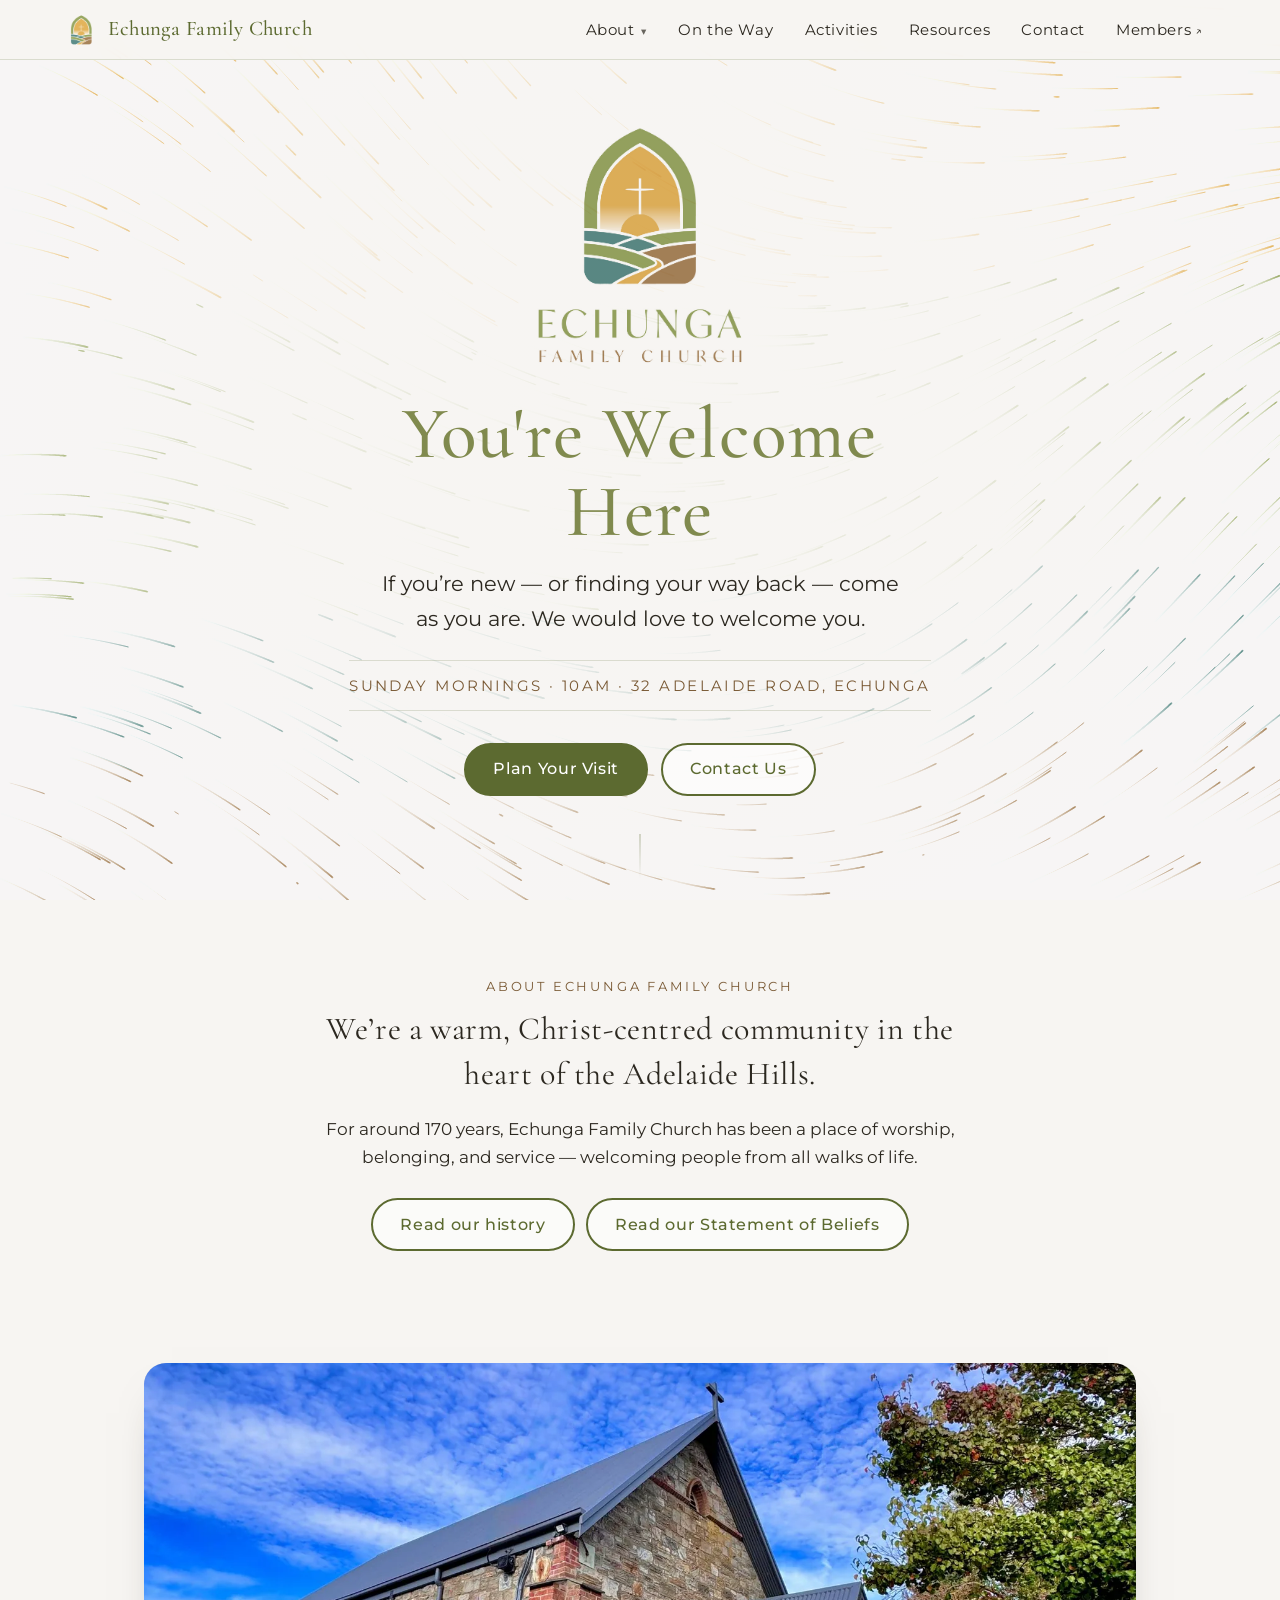
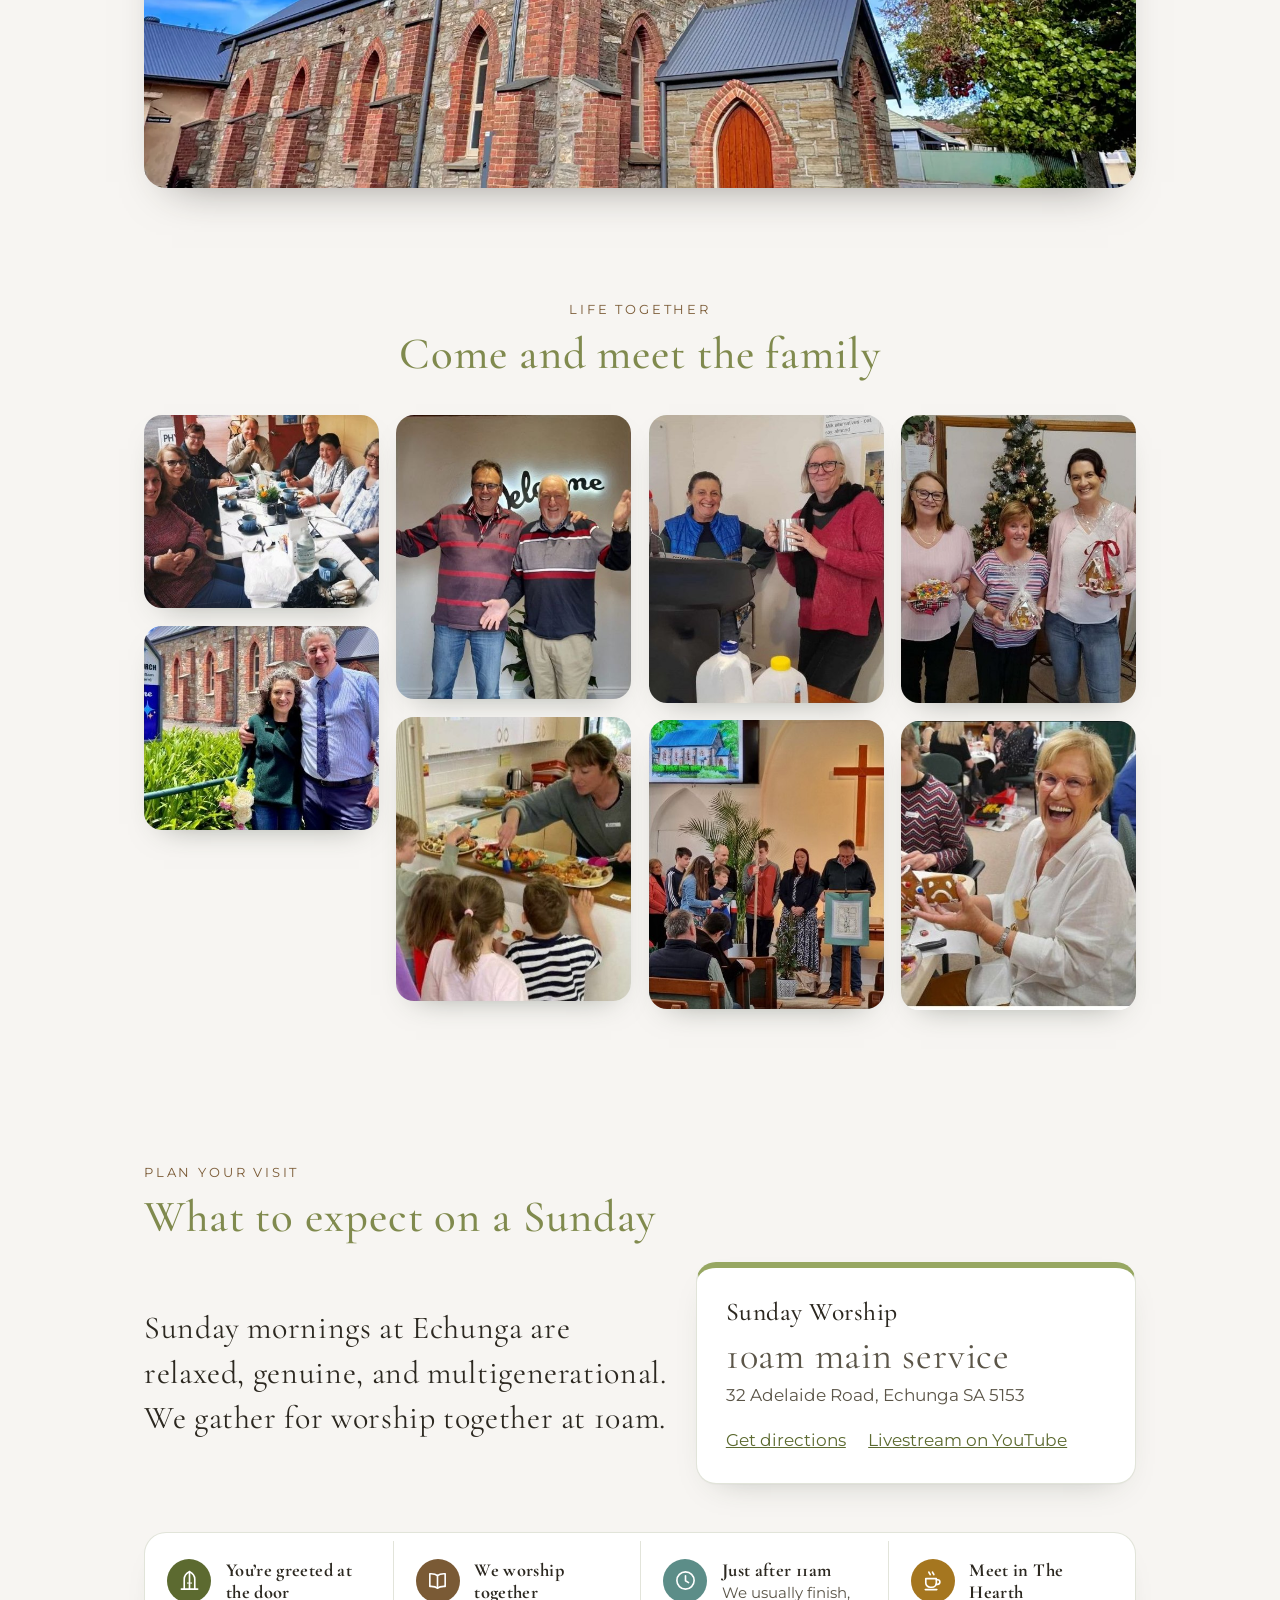
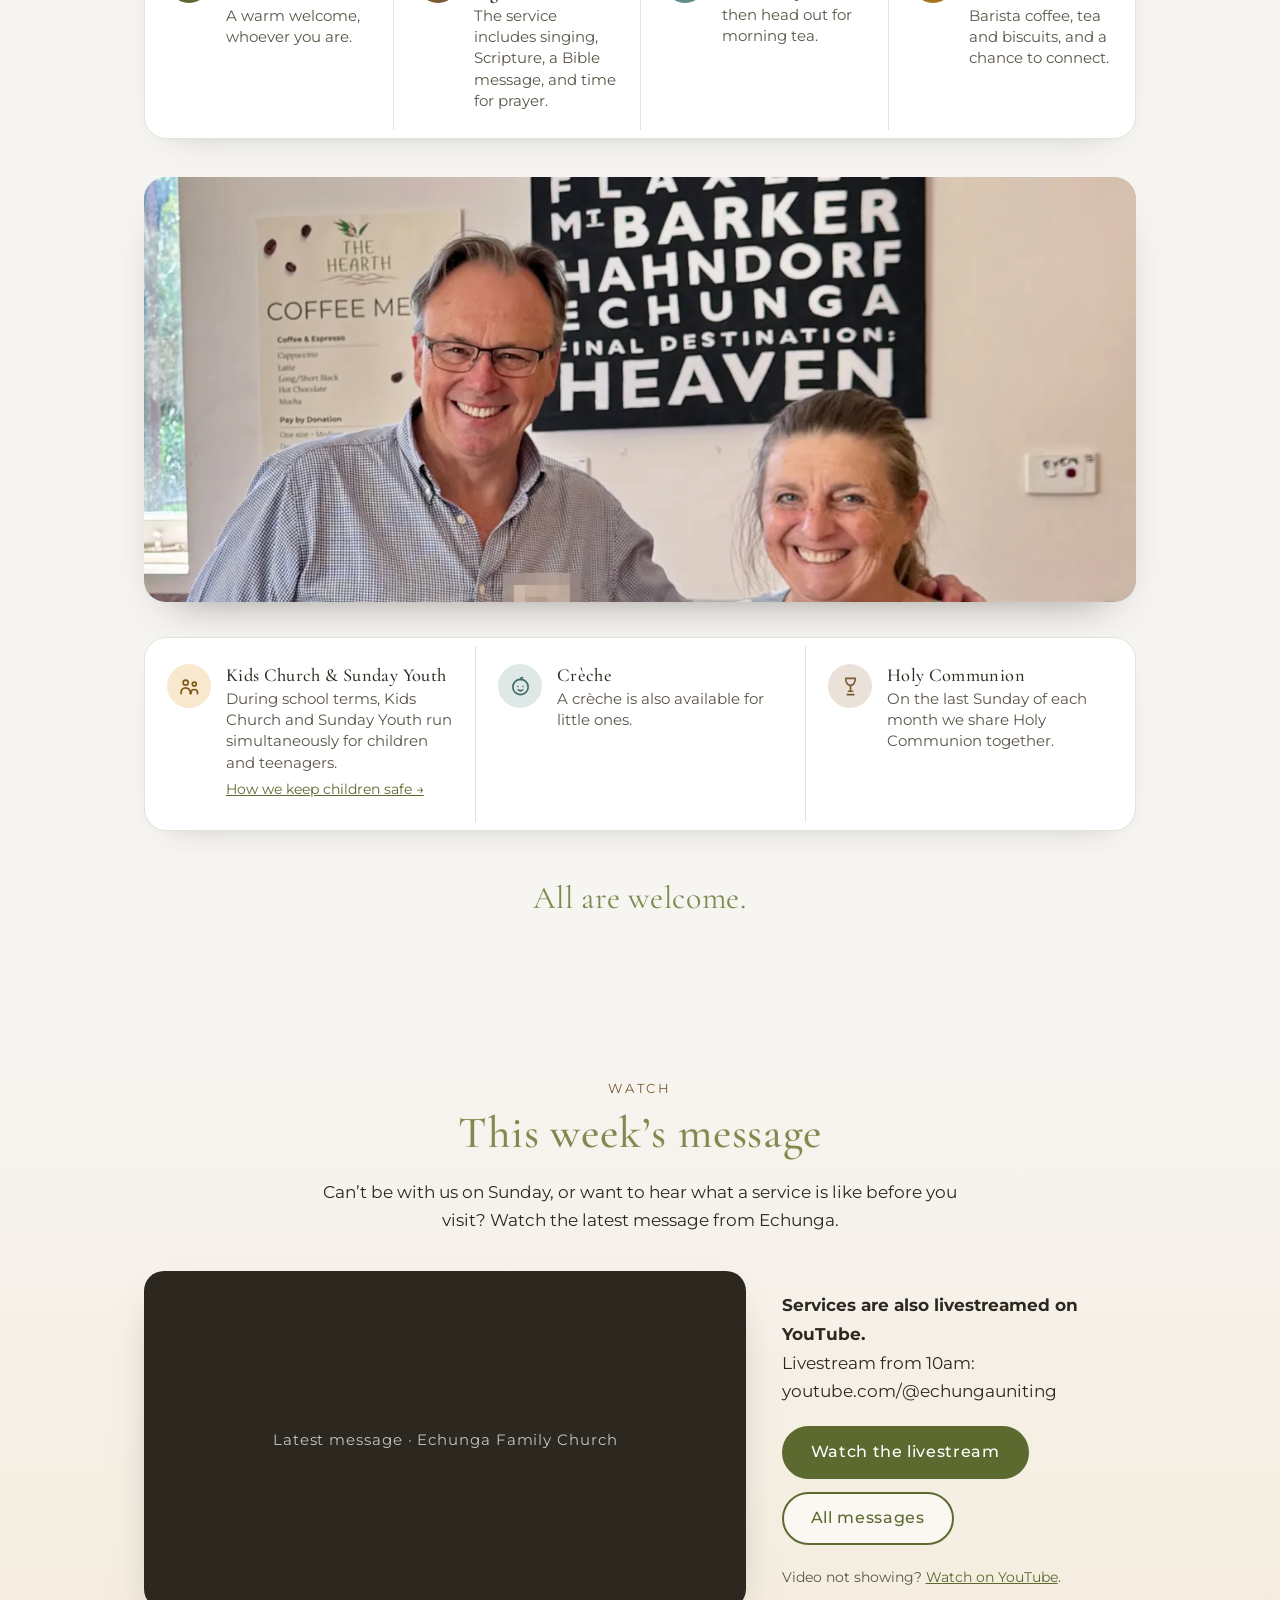
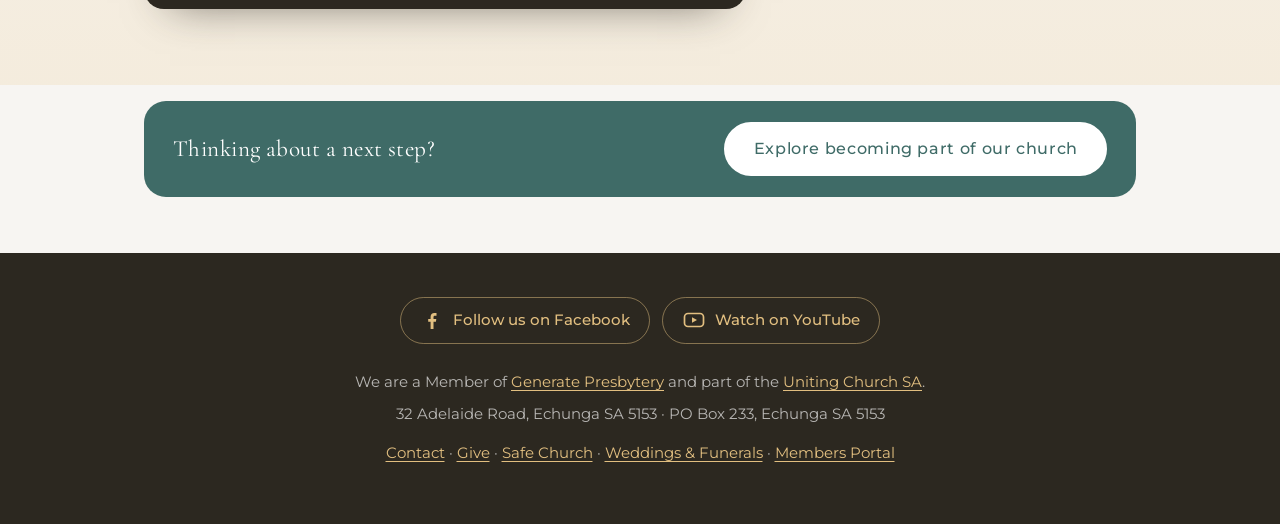
==== commit c2fce8da: "Home: soften door line, compact Kids/Creche/Communion, remove Next steps band Co-Authored-By: Claude" ====
--- a/echunga-welcome/index.html
+++ b/echunga-welcome/index.html
@@ -144,7 +144,7 @@
       </div>
 
       <ol class="journey compact" aria-label="What happens on a Sunday morning">
-        <li class="reveal"><span class="ico" aria-hidden="true"><svg viewBox="0 0 24 24" fill="none" stroke="currentColor" stroke-width="1.7" stroke-linecap="round" stroke-linejoin="round" aria-hidden="true" focusable="false"><path d="M6.5 21V10.5C6.5 7 9.2 4.2 12 2.8c2.8 1.4 5.5 4.2 5.5 7.7V21"/><path d="M3.5 21h17"/><path d="M12 2.8V21"/><circle cx="10.4" cy="14.6" r=".9" fill="currentColor" stroke="none"/><circle cx="13.6" cy="14.6" r=".9" fill="currentColor" stroke="none"/></svg></span><strong>You’re greeted at the door</strong><span>No need to know what to do.</span></li>
+        <li class="reveal"><span class="ico" aria-hidden="true"><svg viewBox="0 0 24 24" fill="none" stroke="currentColor" stroke-width="1.7" stroke-linecap="round" stroke-linejoin="round" aria-hidden="true" focusable="false"><path d="M6.5 21V10.5C6.5 7 9.2 4.2 12 2.8c2.8 1.4 5.5 4.2 5.5 7.7V21"/><path d="M3.5 21h17"/><path d="M12 2.8V21"/><circle cx="10.4" cy="14.6" r=".9" fill="currentColor" stroke="none"/><circle cx="13.6" cy="14.6" r=".9" fill="currentColor" stroke="none"/></svg></span><strong>You’re greeted at the door</strong><span>A warm welcome, whoever you are.</span></li>
         <li class="reveal"><span class="ico" aria-hidden="true"><svg viewBox="0 0 24 24" fill="none" stroke="currentColor" stroke-width="1.7" stroke-linecap="round" stroke-linejoin="round" aria-hidden="true" focusable="false"><path d="M12 6.8C10.3 5.4 7.6 4.8 4 5v13.2c3.6-.2 6.3.4 8 1.8 1.7-1.4 4.4-2 8-1.8V5c-3.6-.2-6.3.4-8 1.8z"/><path d="M12 6.8V20"/></svg></span><strong>We worship together</strong><span>The service includes singing, Scripture, a Bible message, and time for prayer.</span></li>
         <li class="reveal"><span class="ico" aria-hidden="true"><svg viewBox="0 0 24 24" fill="none" stroke="currentColor" stroke-width="1.7" stroke-linecap="round" stroke-linejoin="round" aria-hidden="true" focusable="false"><circle cx="12" cy="12" r="9"/><path d="M12 7v5.2l3.2 2"/></svg></span><strong>Just after 11am</strong><span>We usually finish, then head out for morning tea.</span></li>
         <li class="reveal"><span class="ico" aria-hidden="true"><svg viewBox="0 0 24 24" fill="none" stroke="currentColor" stroke-width="1.7" stroke-linecap="round" stroke-linejoin="round" aria-hidden="true" focusable="false"><path d="M5 10h11v4.5a4.5 4.5 0 0 1-4.5 4.5h-2A4.5 4.5 0 0 1 5 14.5V10z"/><path d="M16 11.2h1.3a2.4 2.4 0 0 1 0 4.8h-1.7"/><path d="M8.2 3.2c0 1.3 1.4 1.4 1.4 2.8M12 3.2c0 1.3 1.4 1.4 1.4 2.8"/><path d="M4.5 21.5h12"/></svg></span><strong>Meet in The Hearth</strong><span>Barista coffee, tea and biscuits, and a chance to connect.</span></li>
@@ -152,7 +152,7 @@
 
       <figure class="photo band reveal"><img src="photos/hearth-coffee.webp" alt="Two smiling volunteers at the coffee machine in The Hearth, with the coffee menu and a sign of local place names behind them." width="1200" height="596" style="object-position:center top"></figure>
 
-      <div class="extras">
+      <div class="extras compact">
         <article class="card gold reveal">
           <span class="ico" aria-hidden="true"><svg viewBox="0 0 24 24" fill="none" stroke="currentColor" stroke-width="1.7" stroke-linecap="round" stroke-linejoin="round" aria-hidden="true" focusable="false"><circle cx="8" cy="8" r="2.6"/><path d="M3.2 19.5v-1.3a4.8 4.8 0 0 1 9.6 0v1.3"/><circle cx="17" cy="9.5" r="2.1"/><path d="M13.6 19.5v-1a3.4 3.4 0 0 1 6.8 0v1"/></svg></span>
           <h3>Kids Church &amp; Sunday Youth</h3>
@@ -209,19 +209,6 @@
       </div>
     </div>
   </section>
-
-  <!-- Next steps -->
-  <section class="next">
-    <div class="wrap narrow center reveal">
-      <p class="eyebrow">Next steps</p>
-      <h2>We’d love to meet you</h2>
-      <div class="actions">
-        <a class="btn primary" href="contact/">Contact Us</a>
-        <a class="btn ghost" href="about/">About Us</a>
-        <a class="btn ghost" href="activities/">Activities</a>
-      </div>
-    </div>
-  </section>
 </main>
 
 <footer>
--- a/echunga-welcome/styles.css
+++ b/echunga-welcome/styles.css
@@ -543,7 +543,18 @@
   @media (max-width: 520px) { .journey.compact { grid-template-columns: 1fr; } .journey.compact li, .journey.compact li + li { border-left: 0; padding: .85rem 1.1rem; } .journey.compact li:nth-child(n+2) { border-top: 1px solid var(--line); } }
 
   /* slim invitation to On the Way on the home page */
-  .otw-slim { padding-top: 1rem !important; padding-bottom: 1rem !important; }
+  .otw-slim { padding-top: 1rem !important; padding-bottom: 3.5rem !important; }
   .otw-bar { display: flex; flex-wrap: wrap; align-items: center; justify-content: space-between; gap: 1rem 2rem; background: #3f6b67; color: #fff; border-radius: 22px; padding: 1.3rem 1.8rem; }
   .otw-bar p { margin: 0; font-family: var(--serif); font-size: clamp(1.15rem, 2.4vw, 1.45rem); line-height: 1.3; letter-spacing: .02em; color: #fff; }
   @media (max-width: 560px) { .otw-bar { padding: 1.2rem; } .otw-bar .btn { width: 100%; text-align: center; } }
+
+  /* compact Kids / Crèche / Communion strip on the home page */
+  .extras.compact { gap: 0; grid-template-columns: repeat(3, 1fr); background: #fff; border: 1px solid var(--line); border-radius: 22px; padding: .5rem 0; box-shadow: 0 14px 34px -26px rgba(47,58,44,.4); }
+  .extras.compact .card { background: transparent; border: 0; border-radius: 0; box-shadow: none; padding: 1.1rem 1.4rem; display: grid; grid-template-columns: 44px 1fr; column-gap: .9rem; align-content: start; align-items: start; }
+  .extras.compact .card + .card { border-left: 1px solid var(--line); }
+  .extras.compact .ico { width: 44px; height: 44px; margin: 0; grid-row: 1 / span 3; }
+  .extras.compact .ico svg { width: 23px; height: 23px; }
+  .extras.compact h3 { font-size: 1.15rem; margin: 0 0 .15rem; }
+  .extras.compact p { font-size: .92rem; line-height: 1.45; margin: 0 0 .3rem; }
+  .extras.compact p a { font-size: .9rem; }
+  @media (max-width: 900px) { .extras.compact { grid-template-columns: 1fr; } .extras.compact .card + .card { border-left: 0; border-top: 1px solid var(--line); } .extras.compact .card { padding: .9rem 1.1rem; } }
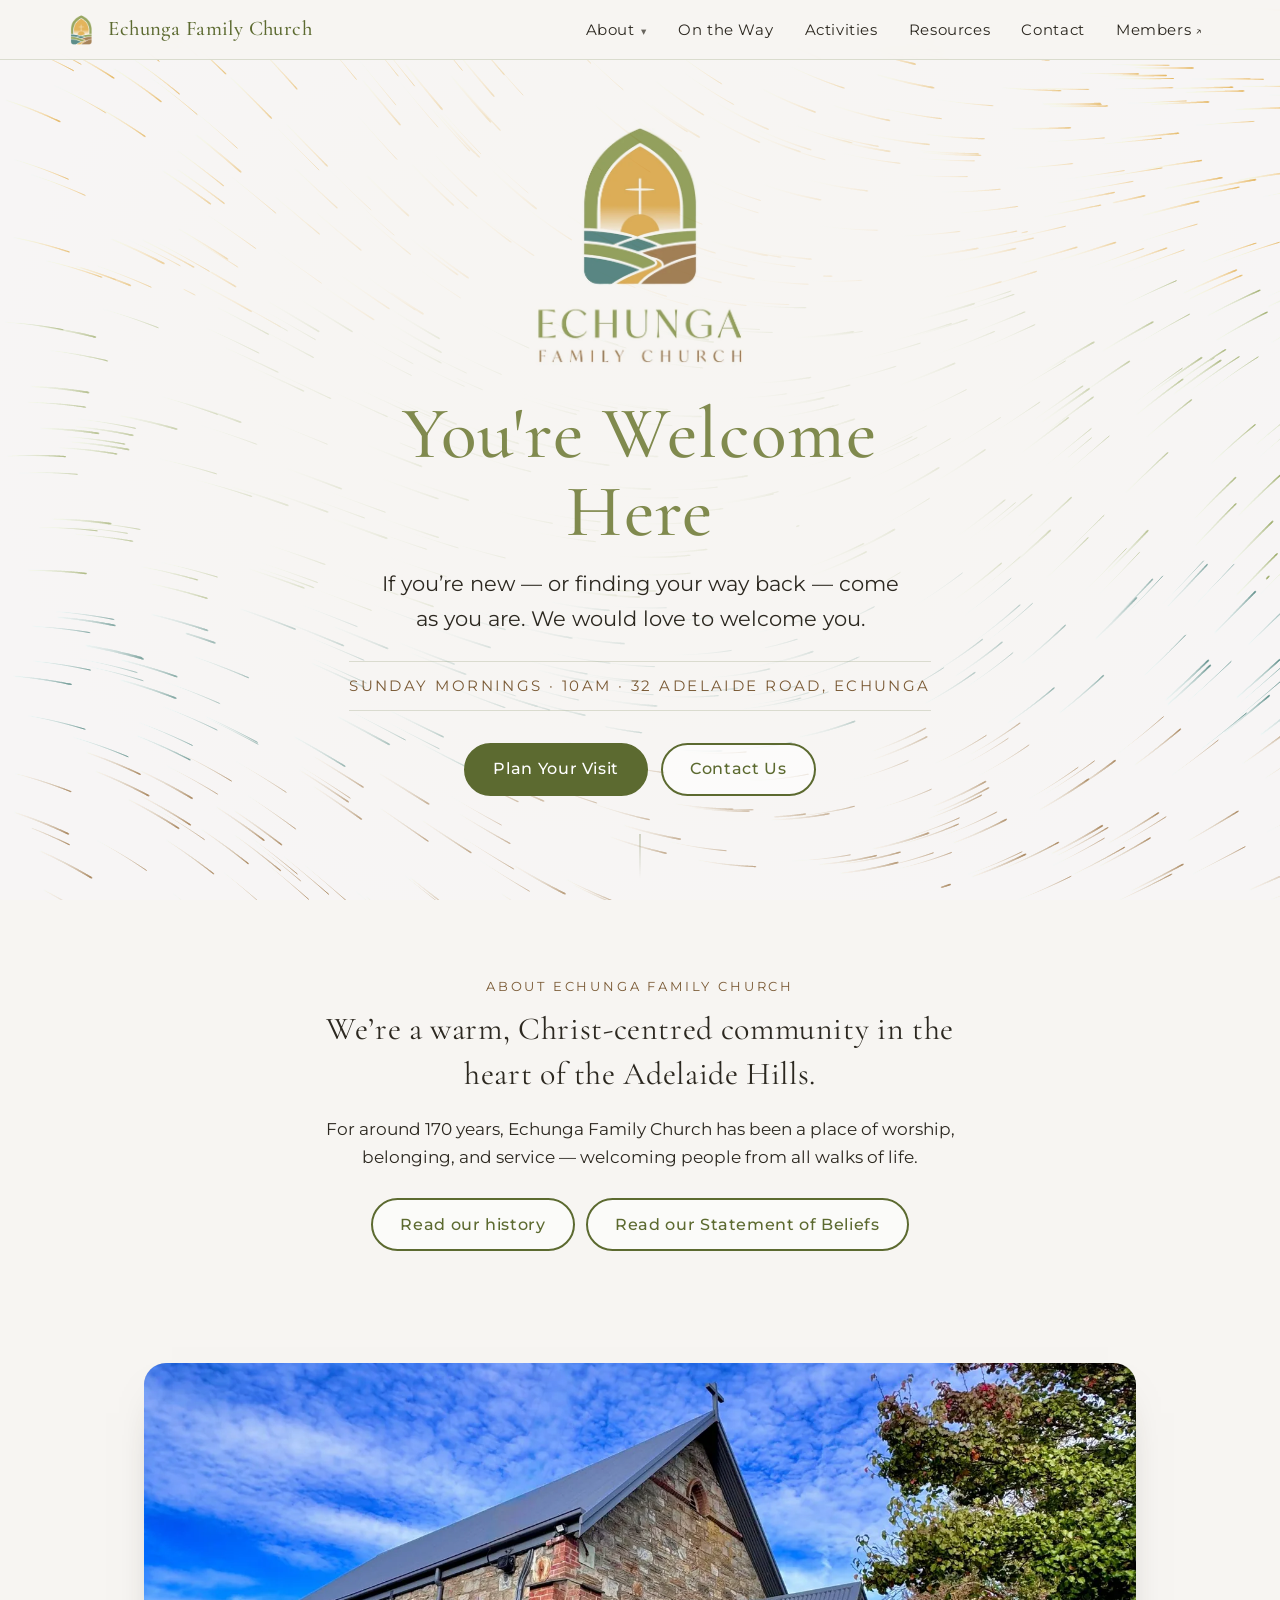
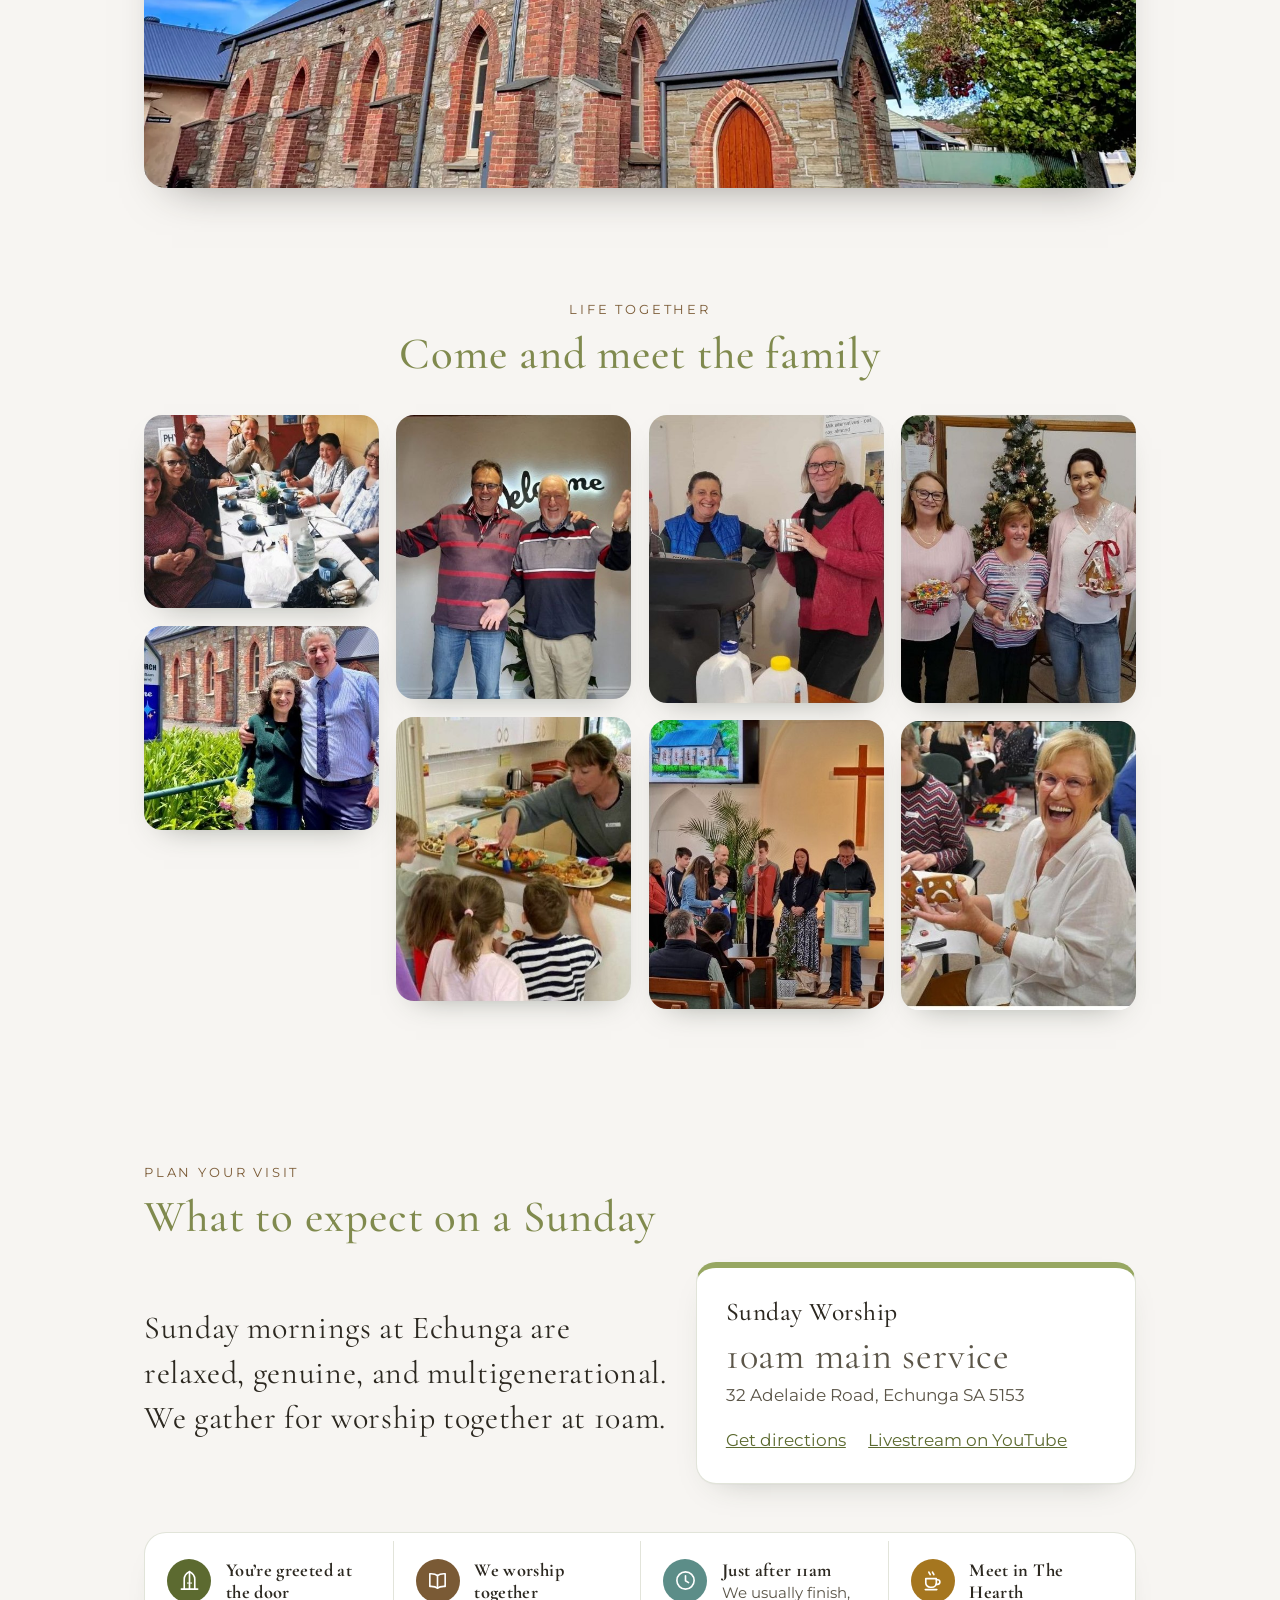
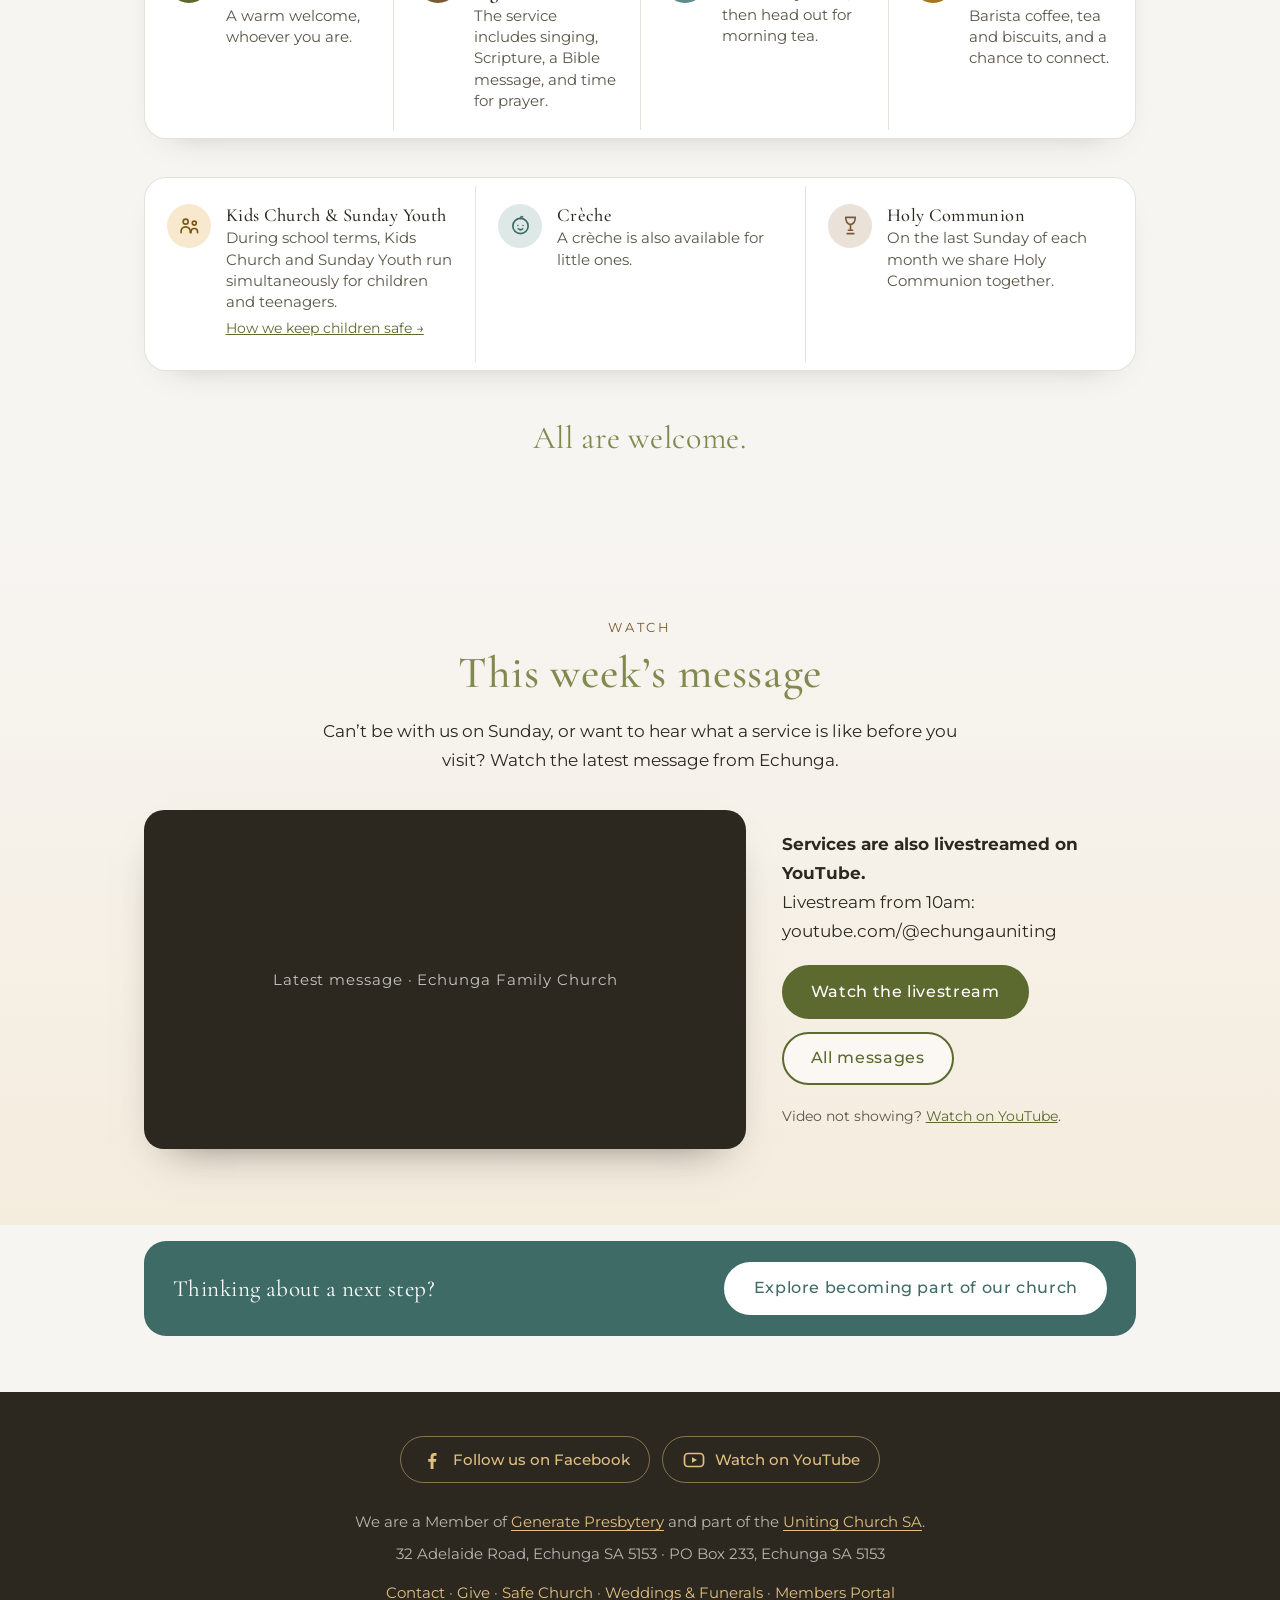
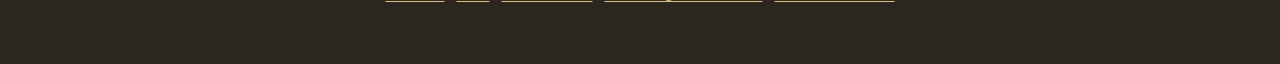
==== commit cda68ced: "Minister photo, remove Hearth photo from Home, fix heading levels, faster hero logo Co-Authored-By: " ====
--- a/echunga-welcome/index.html
+++ b/echunga-welcome/index.html
@@ -39,6 +39,7 @@
   "sameAs": ["https://www.youtube.com/@echungauniting"]
 }
 </script>
+<link rel="preload" as="image" href="logo.webp" fetchpriority="high">
 <link rel="preconnect" href="https://fonts.googleapis.com">
 <link rel="preconnect" href="https://fonts.gstatic.com" crossorigin>
 <link href="https://fonts.googleapis.com/css2?family=Cormorant+Garamond:wght@500;600&family=Montserrat:wght@400;500;600&display=swap" rel="stylesheet">
@@ -74,7 +75,7 @@
 <header class="hero" id="top">
   <canvas id="field" aria-hidden="true"></canvas>
   <div class="hero-inner">
-    <img class="logo" src="logo.jpg" alt="Echunga Family Church: a pointed church window showing a cross over a rising sun and rolling hills">
+    <img class="logo" src="logo.webp" width="480" height="517" fetchpriority="high" decoding="async" alt="Echunga Family Church: a pointed church window showing a cross over a rising sun and rolling hills">
     <h1>You're Welcome Here</h1>
     <p class="lead">If you’re new — or finding your way back — come as you are. We would love to welcome you.</p>
     <p class="when">Sunday mornings · 10am · 32 Adelaide Road, Echunga</p>
@@ -149,8 +150,6 @@
         <li class="reveal"><span class="ico" aria-hidden="true"><svg viewBox="0 0 24 24" fill="none" stroke="currentColor" stroke-width="1.7" stroke-linecap="round" stroke-linejoin="round" aria-hidden="true" focusable="false"><circle cx="12" cy="12" r="9"/><path d="M12 7v5.2l3.2 2"/></svg></span><strong>Just after 11am</strong><span>We usually finish, then head out for morning tea.</span></li>
         <li class="reveal"><span class="ico" aria-hidden="true"><svg viewBox="0 0 24 24" fill="none" stroke="currentColor" stroke-width="1.7" stroke-linecap="round" stroke-linejoin="round" aria-hidden="true" focusable="false"><path d="M5 10h11v4.5a4.5 4.5 0 0 1-4.5 4.5h-2A4.5 4.5 0 0 1 5 14.5V10z"/><path d="M16 11.2h1.3a2.4 2.4 0 0 1 0 4.8h-1.7"/><path d="M8.2 3.2c0 1.3 1.4 1.4 1.4 2.8M12 3.2c0 1.3 1.4 1.4 1.4 2.8"/><path d="M4.5 21.5h12"/></svg></span><strong>Meet in The Hearth</strong><span>Barista coffee, tea and biscuits, and a chance to connect.</span></li>
       </ol>
-
-      <figure class="photo band reveal"><img src="photos/hearth-coffee.webp" alt="Two smiling volunteers at the coffee machine in The Hearth, with the coffee menu and a sign of local place names behind them." width="1200" height="596" style="object-position:center top"></figure>
 
       <div class="extras compact">
         <article class="card gold reveal">
--- a/echunga-welcome/styles.css
+++ b/echunga-welcome/styles.css
@@ -223,7 +223,7 @@
   .acts { margin-top: 2.5rem; border-bottom: 1px solid var(--line); }
   .act { display: grid; grid-template-columns: 1fr 2fr; gap: 1rem 3rem; padding: 1.9rem 0; border-top: 1px solid var(--line); }
   @media (max-width: 800px) { .act { grid-template-columns: 1fr; gap: .8rem; } }
-  .act h3 { font-size: 1.8rem; margin: 0 0 .7rem; color: var(--olive); }
+  .act h2, .act h3 { font-size: 1.8rem; line-height: 1.2; font-weight: 500; margin: 0 0 .7rem; color: var(--olive); }
   .tag { display: inline-block; margin: 0 .4rem .4rem 0; padding: .25rem .85rem; border-radius: 999px; background: #fff; border: 1px solid var(--sage); font-size: .88rem; line-height: 1.5; }
   .tag.cost { border-color: var(--gold); }
   .act-body p { margin: 0 0 .8rem; }
@@ -236,8 +236,8 @@
   .res-grid { display: grid; gap: 1.1rem; grid-template-columns: repeat(auto-fit, minmax(15rem, 1fr)); }
   .res-grid.wide { grid-template-columns: repeat(auto-fit, minmax(min(20rem, 100%), 1fr)); }
   .res-card { display: flex; flex-direction: column; gap: .45rem; background: #fff; border: 1px solid var(--line); border-radius: 18px; padding: 1.4rem 1.5rem; }
-  .res-card h4 { font-family: var(--serif); font-weight: 500; font-size: 1.4rem; line-height: 1.2; margin: 0; color: var(--ink); }
-  .res-card h4 a { color: inherit; text-decoration-color: var(--gold); text-underline-offset: 3px; }
+  .res-card h4, .res-card h3 { font-family: var(--serif); font-weight: 500; font-size: 1.4rem; line-height: 1.2; margin: 0; color: var(--ink); }
+  .res-card h4 a, .res-card h3 a { color: inherit; text-decoration-color: var(--gold); text-underline-offset: 3px; }
   .res-card .by { font-size: .82rem; letter-spacing: .08em; text-transform: uppercase; color: var(--clay-deep); margin: 0; }
   .res-card p { margin: 0; color: var(--ink-soft); font-size: .98rem; line-height: 1.6; }
   .res-card .go { margin-top: auto; padding-top: .6rem; font-weight: 500; }
@@ -558,3 +558,7 @@
   .extras.compact p { font-size: .92rem; line-height: 1.45; margin: 0 0 .3rem; }
   .extras.compact p a { font-size: .9rem; }
   @media (max-width: 900px) { .extras.compact { grid-template-columns: 1fr; } .extras.compact .card + .card { border-left: 0; border-top: 1px solid var(--line); } .extras.compact .card { padding: .9rem 1.1rem; } }
+  .details h2 { font-size: 1.6rem; line-height: 1.2; color: var(--ink); margin: 0 0 .5rem; }
+  .minister-photo { margin: 1.6rem 0 0; max-width: 20rem; }
+  .minister-photo img { display: block; width: 100%; height: auto; border-radius: 18px; box-shadow: 0 18px 36px -26px rgba(44,40,32,.55); background: var(--line); }
+  @media (max-width: 800px) { .minister-photo { max-width: 15rem; } }
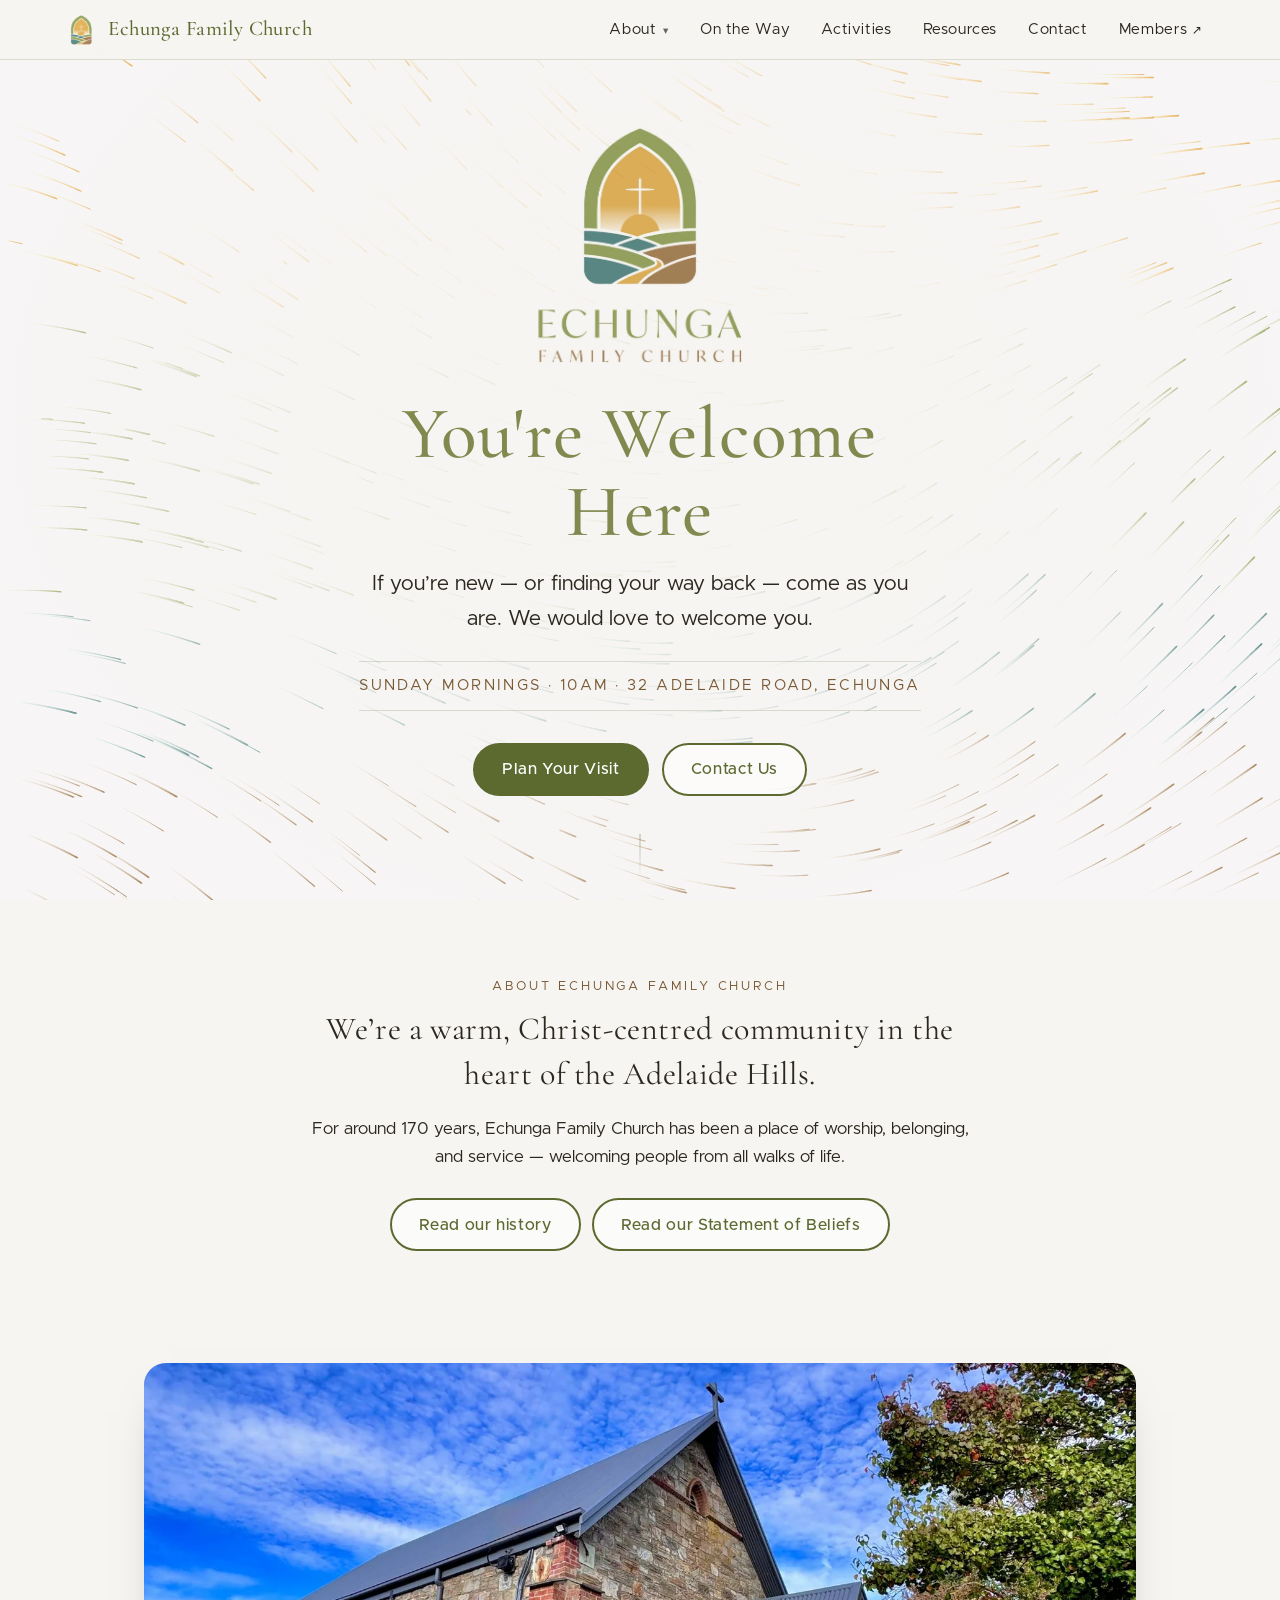
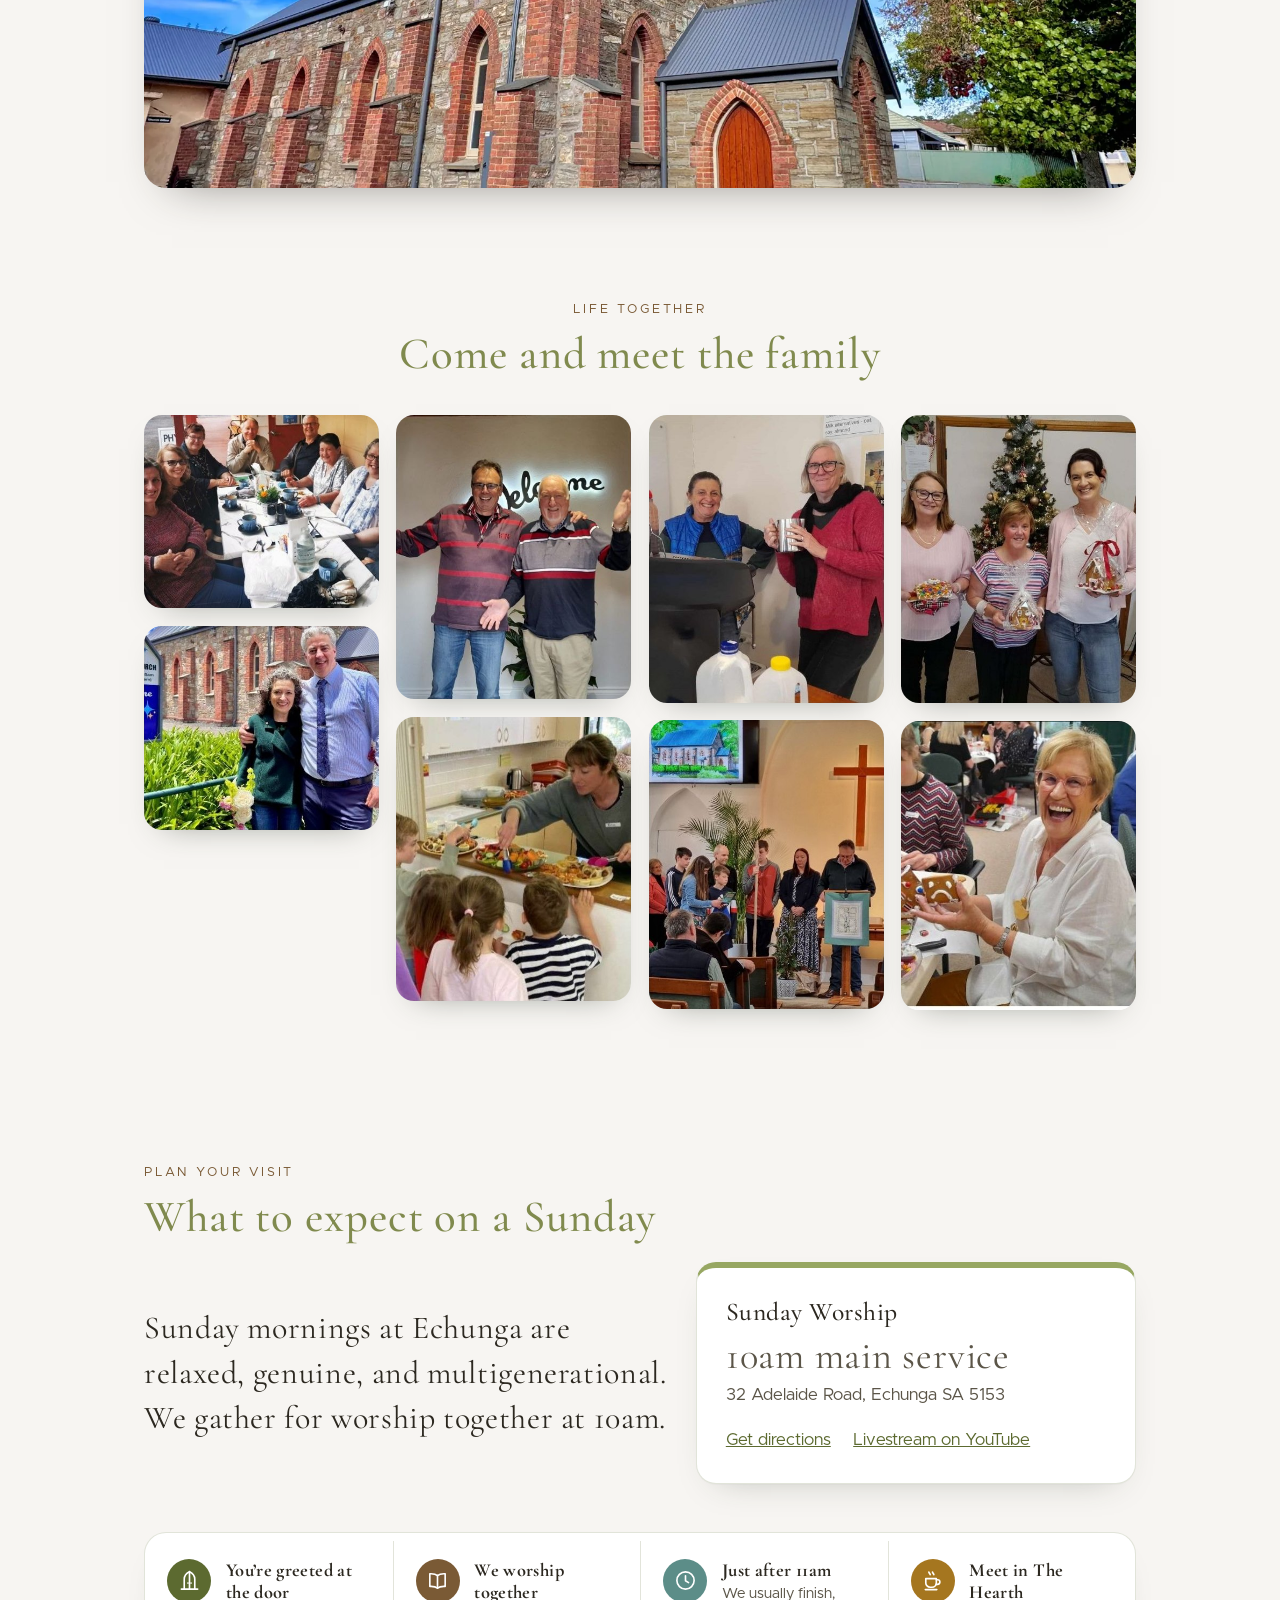
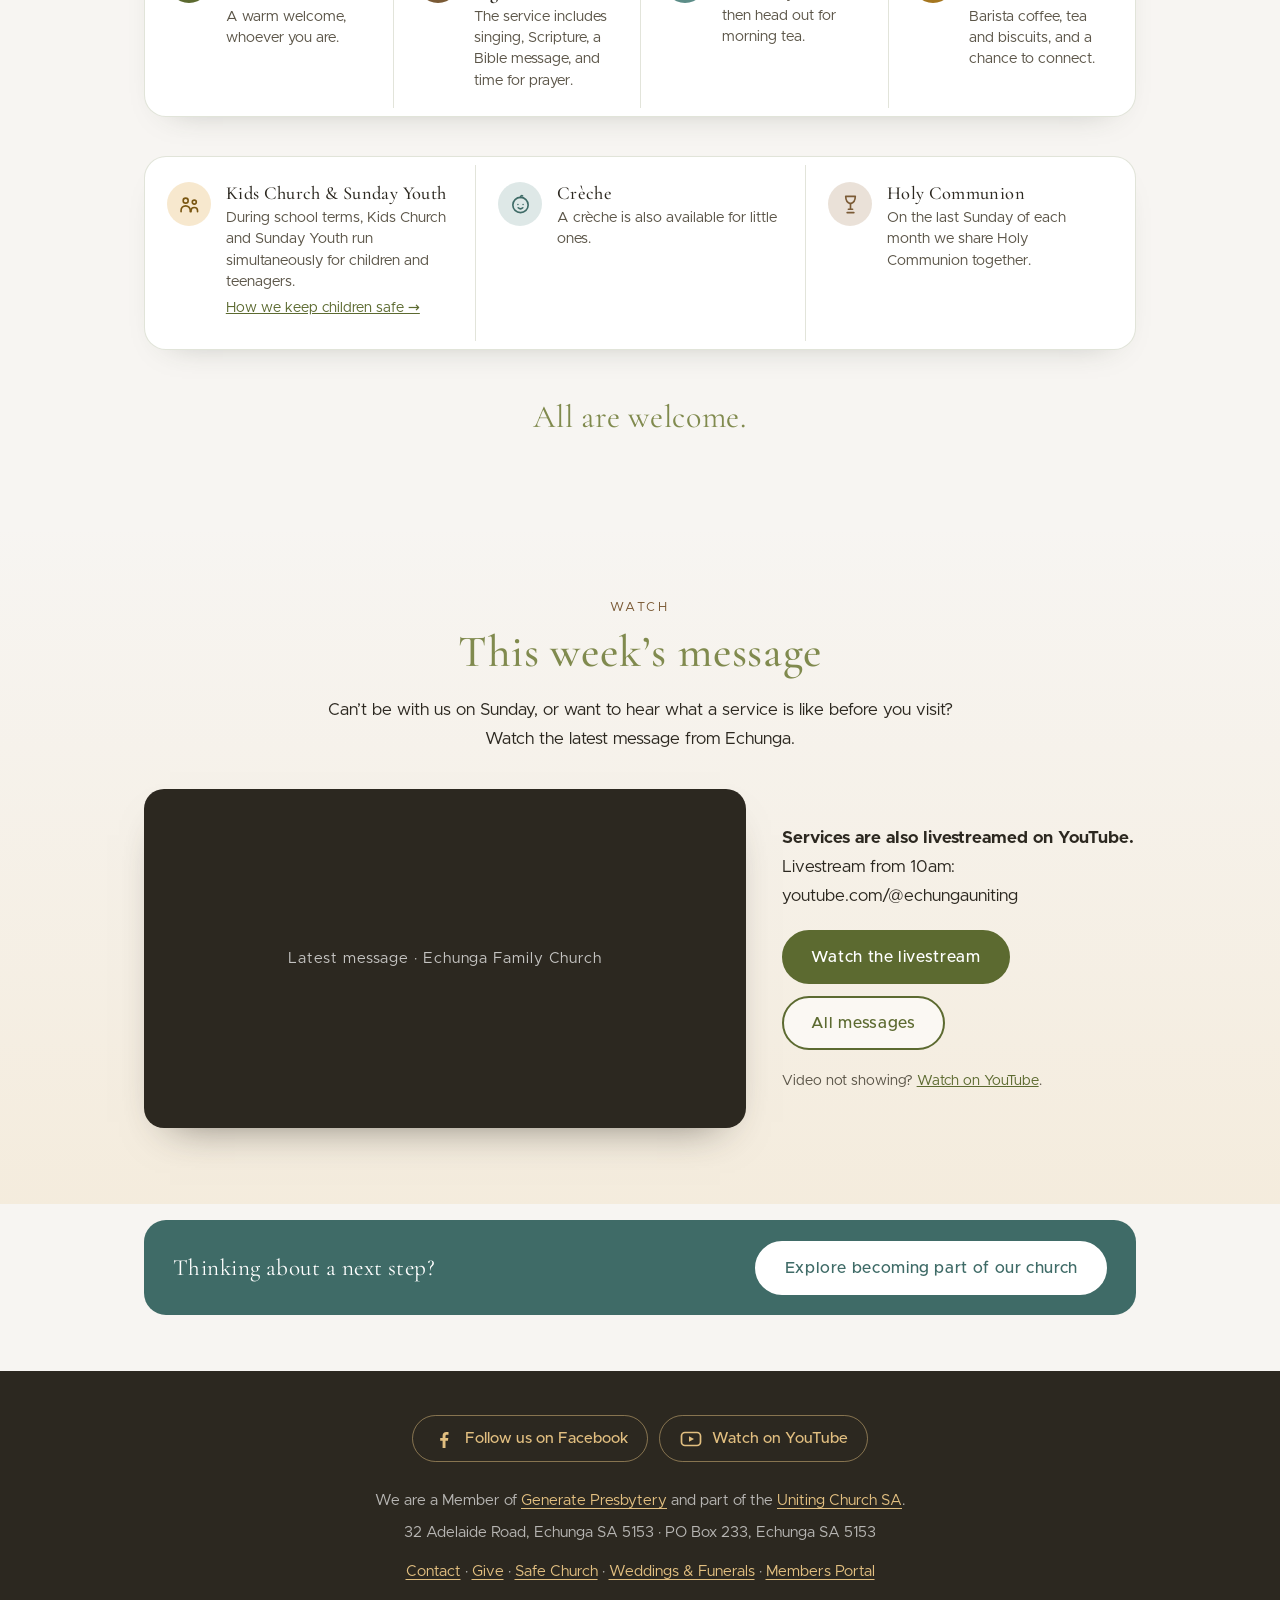
==== commit 06dc1d4f: "Add Metropolis body font (all weights); fix SemiBold weight; drop Montserrat stand-in Co-Authored-By" ====
--- a/echunga-welcome/index.html
+++ b/echunga-welcome/index.html
@@ -42,7 +42,7 @@
 <link rel="preload" as="image" href="logo.webp" fetchpriority="high">
 <link rel="preconnect" href="https://fonts.googleapis.com">
 <link rel="preconnect" href="https://fonts.gstatic.com" crossorigin>
-<link href="https://fonts.googleapis.com/css2?family=Cormorant+Garamond:wght@500;600&family=Montserrat:wght@400;500;600&display=swap" rel="stylesheet">
+<link href="https://fonts.googleapis.com/css2?family=Cormorant+Garamond:wght@500;600&display=swap" rel="stylesheet">
 <link rel="stylesheet" href="styles.css">
 </head>
 <body class="home">
--- a/echunga-welcome/styles.css
+++ b/echunga-welcome/styles.css
@@ -1,7 +1,8 @@
   @font-face { font-family: "IvyMode"; src: url("fonts/IvyMode-Regular.woff2") format("woff2"); font-weight: 400; font-style: normal; font-display: swap; }
   @font-face { font-family: "Metropolis"; src: url("fonts/Metropolis-Regular.woff2") format("woff2"); font-weight: 400; font-style: normal; font-display: swap; }
   @font-face { font-family: "Metropolis"; src: url("fonts/Metropolis-Medium.woff2") format("woff2"); font-weight: 500; font-style: normal; font-display: swap; }
-  @font-face { font-family: "Metropolis"; src: url("fonts/Metropolis-SemiBold.woff2") format("woff2"); font-weight: 500; font-style: normal; font-display: swap; }
+  @font-face { font-family: "Metropolis"; src: url("fonts/Metropolis-SemiBold.woff2") format("woff2"); font-weight: 600; font-style: normal; font-display: swap; }
+  @font-face { font-family: "Metropolis"; src: url("fonts/Metropolis-Bold.woff2") format("woff2"); font-weight: 700; font-style: normal; font-display: swap; }
 
   :root {
     /* Brand palette, from the brand guide */
@@ -21,10 +22,10 @@
     --ink-soft: #5b5548;
     --card: #ffffff;
     --line: rgba(92,106,48,.18);
-    /* Brand fonts (IvyMode, Metropolis) load from /fonts when the files are present.
+    /* Brand fonts: Metropolis is included in /fonts; IvyMode loads when its file is present (see fonts/README.md).
        Free look-alikes fill in until then. */
     --serif: "IvyMode", "Cormorant Garamond", Georgia, "Times New Roman", serif;
-    --sans: "Metropolis", "Montserrat", system-ui, -apple-system, "Segoe UI", sans-serif;
+    --sans: "Metropolis", system-ui, -apple-system, "Segoe UI", sans-serif;
   }
   * { box-sizing: border-box; }
   html { scroll-behavior: smooth; }
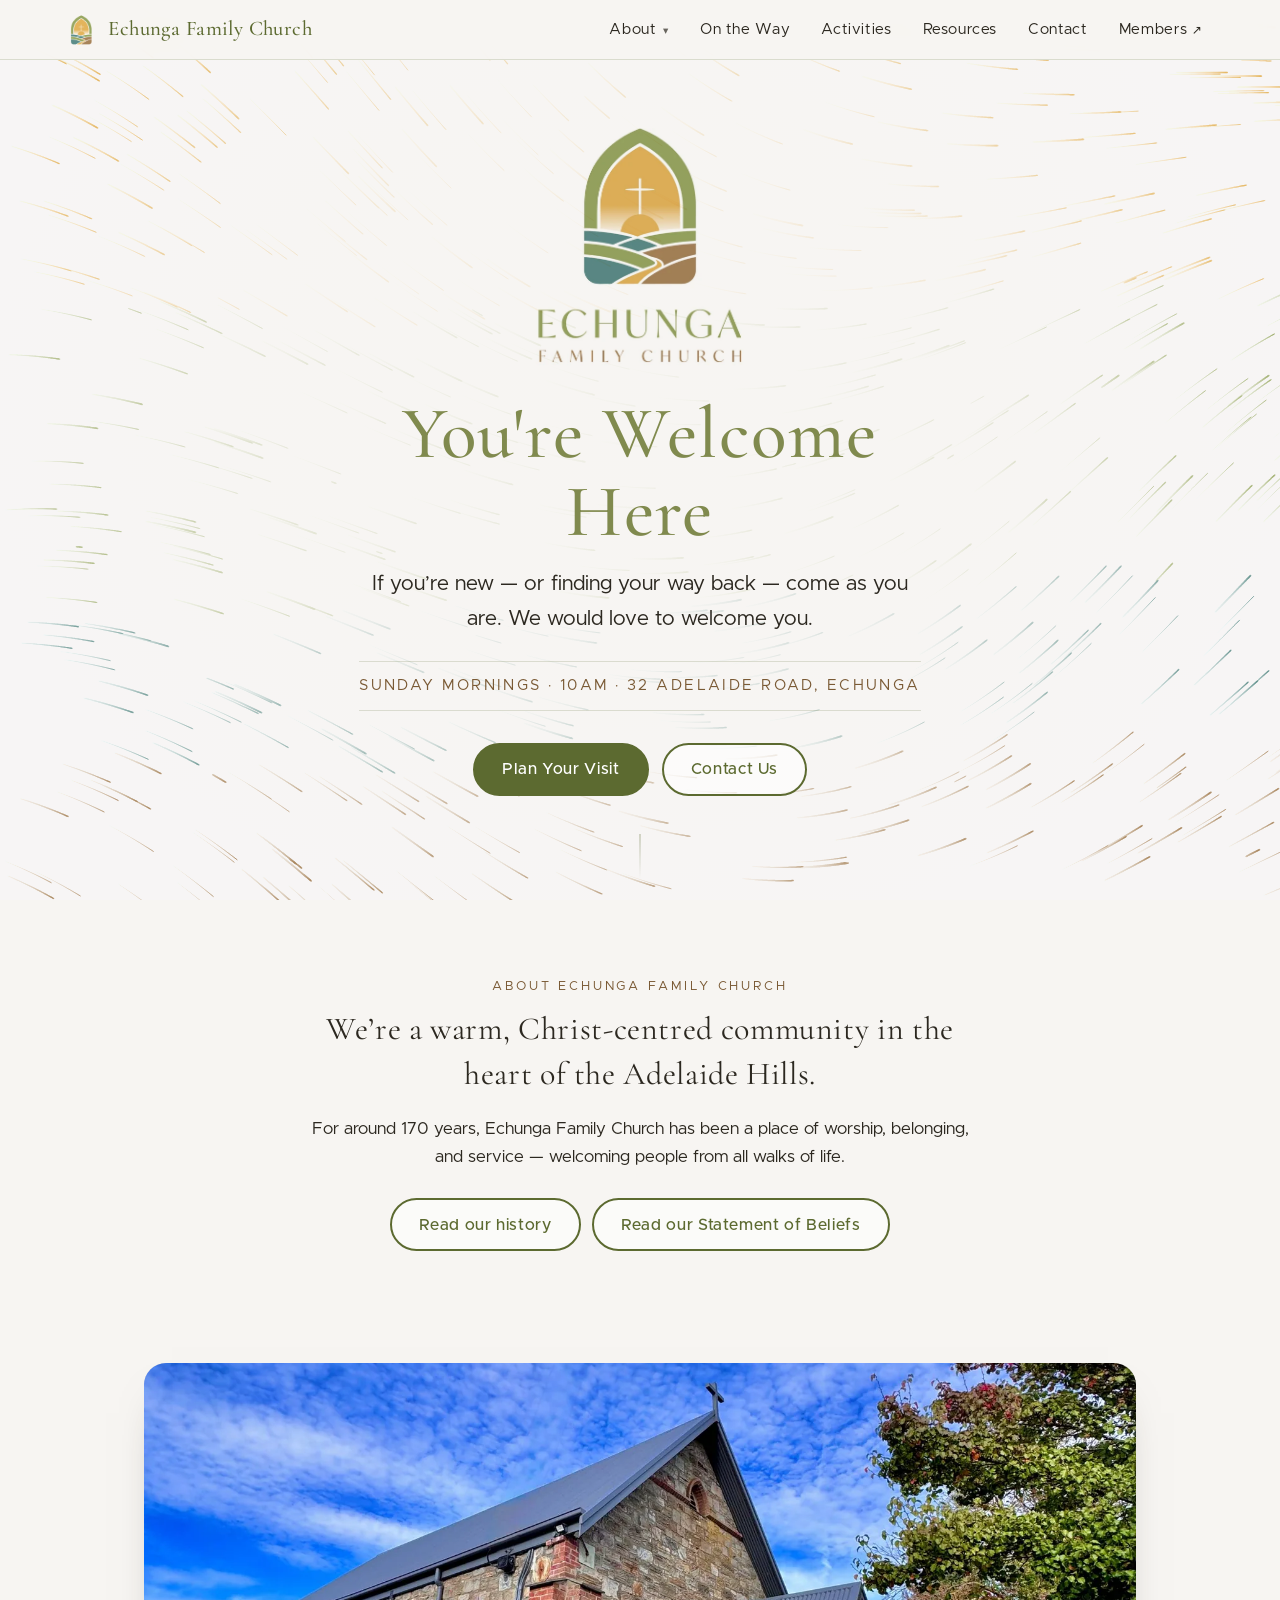
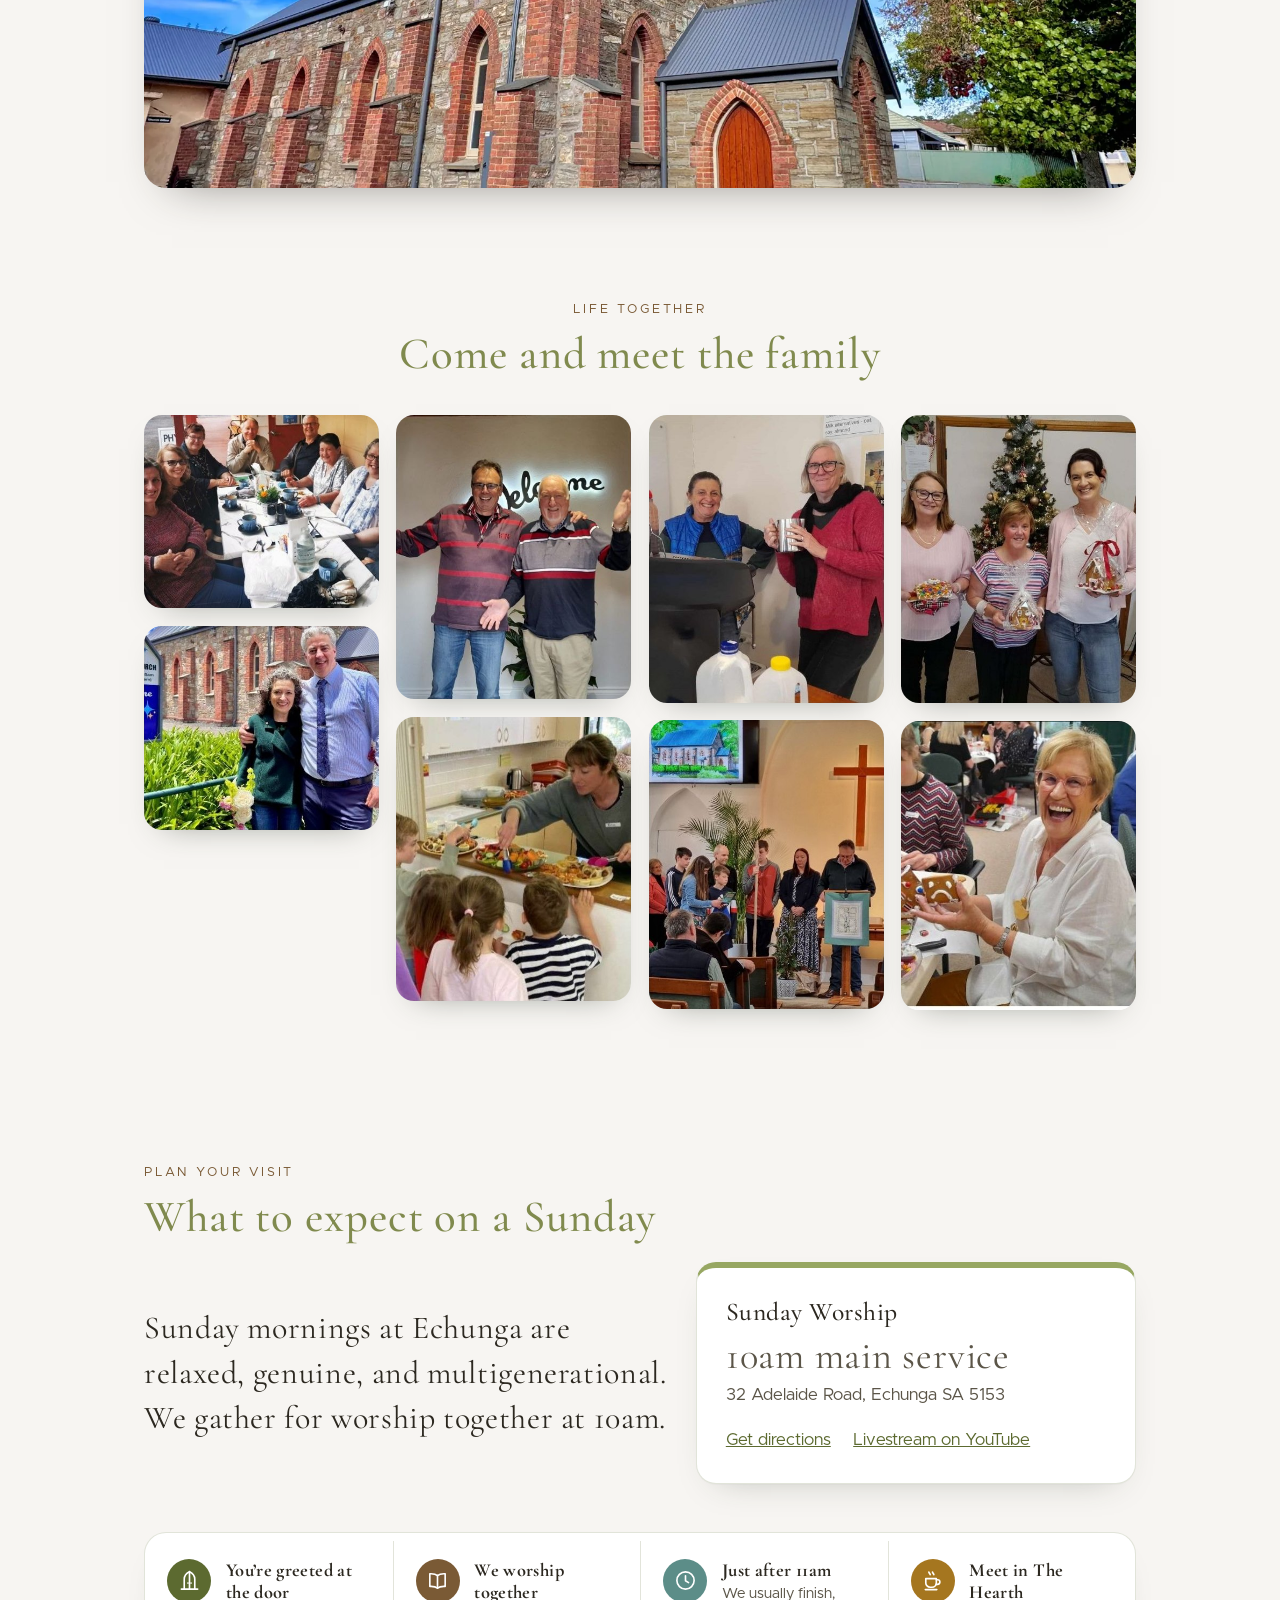
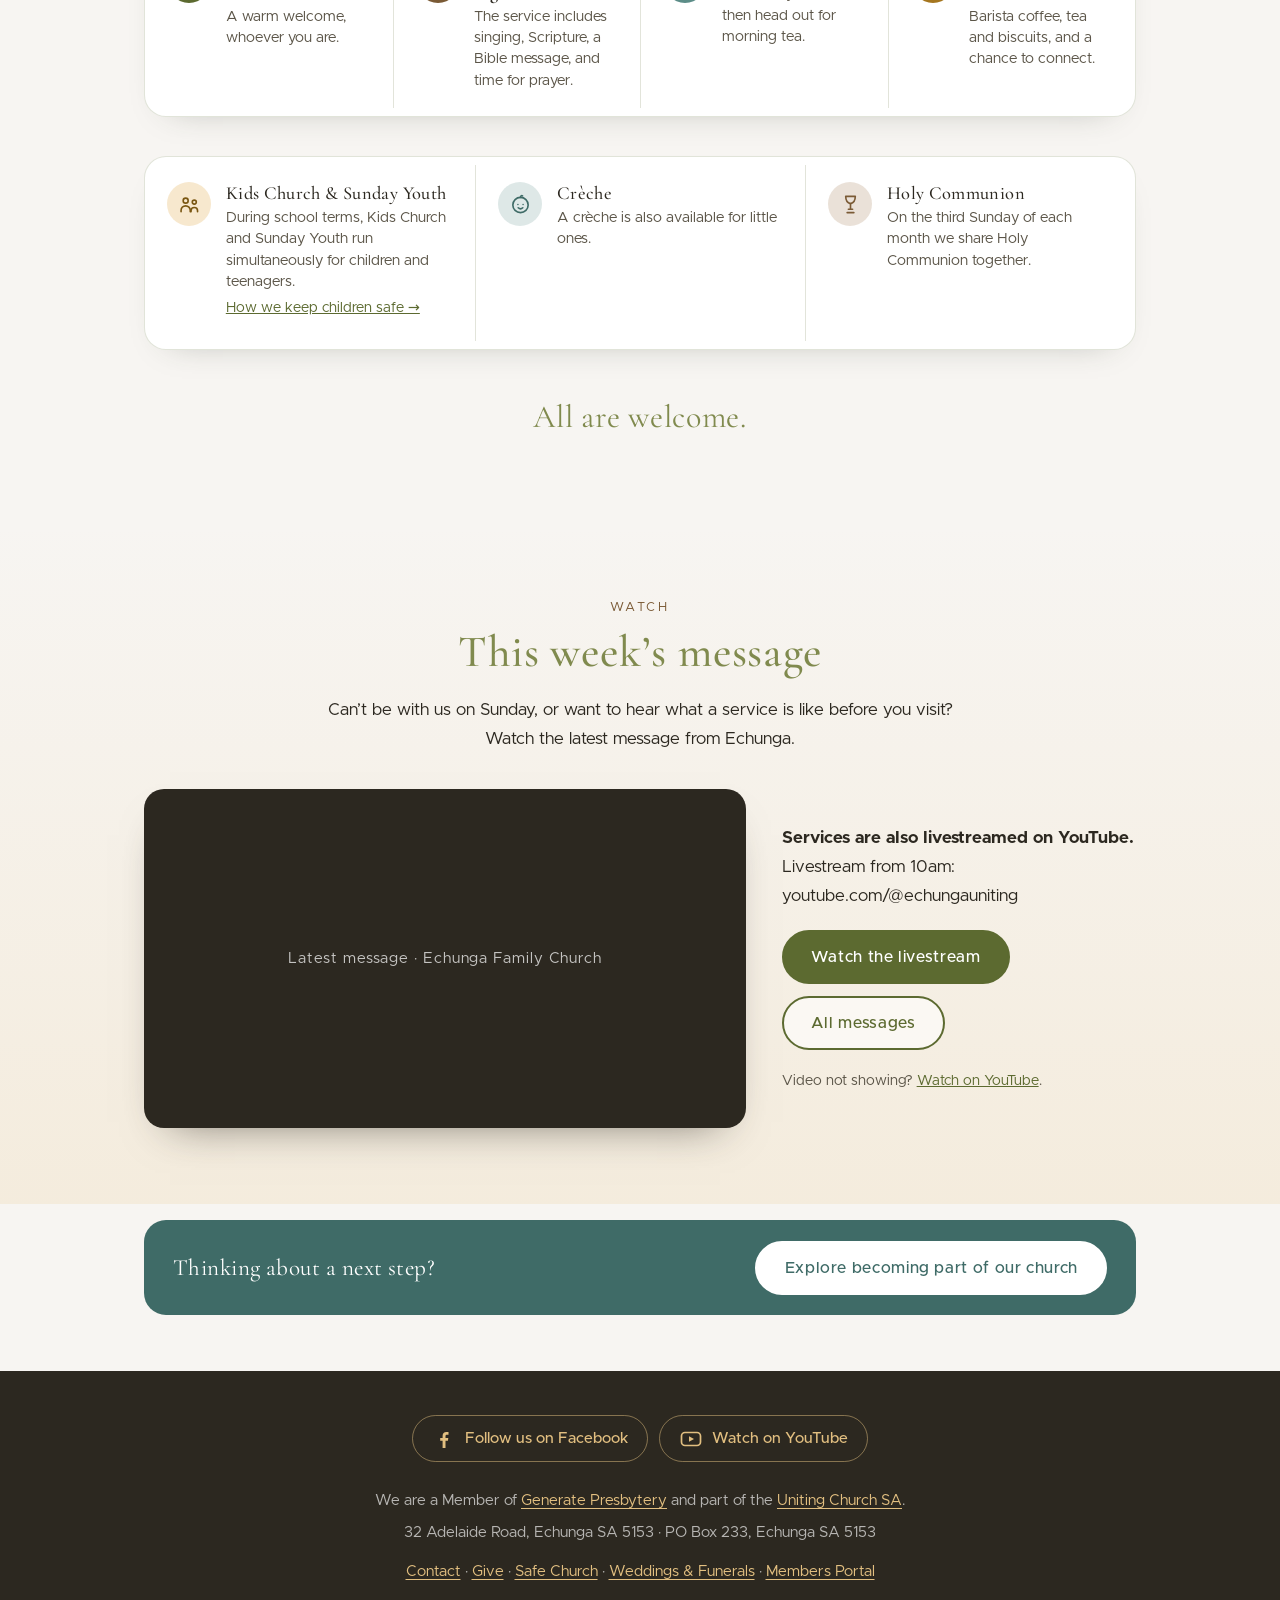
==== commit 69e63ed4: "Home: Holy Communion on the third Sunday Co-Authored-By: Claude Sonnet 5.5 <noreply@anthropic.com> C" ====
--- a/echunga-welcome/index.html
+++ b/echunga-welcome/index.html
@@ -166,7 +166,7 @@
         <article class="card clay reveal">
           <span class="ico" aria-hidden="true"><svg viewBox="0 0 24 24" fill="none" stroke="currentColor" stroke-width="1.7" stroke-linecap="round" stroke-linejoin="round" aria-hidden="true" focusable="false"><path d="M7 3.5h10c0 4.4-1.6 7-5 7.6-3.4-.6-5-3.2-5-7.6z"/><path d="M12 11.1V17"/><path d="M9.8 17h4.4"/><path d="M8.5 20.5h7"/></svg></span>
           <h3>Holy Communion</h3>
-          <p>On the last Sunday of each month we share Holy Communion together.</p>
+          <p>On the third Sunday of each month we share Holy Communion together.</p>
         </article>
       </div>
 
